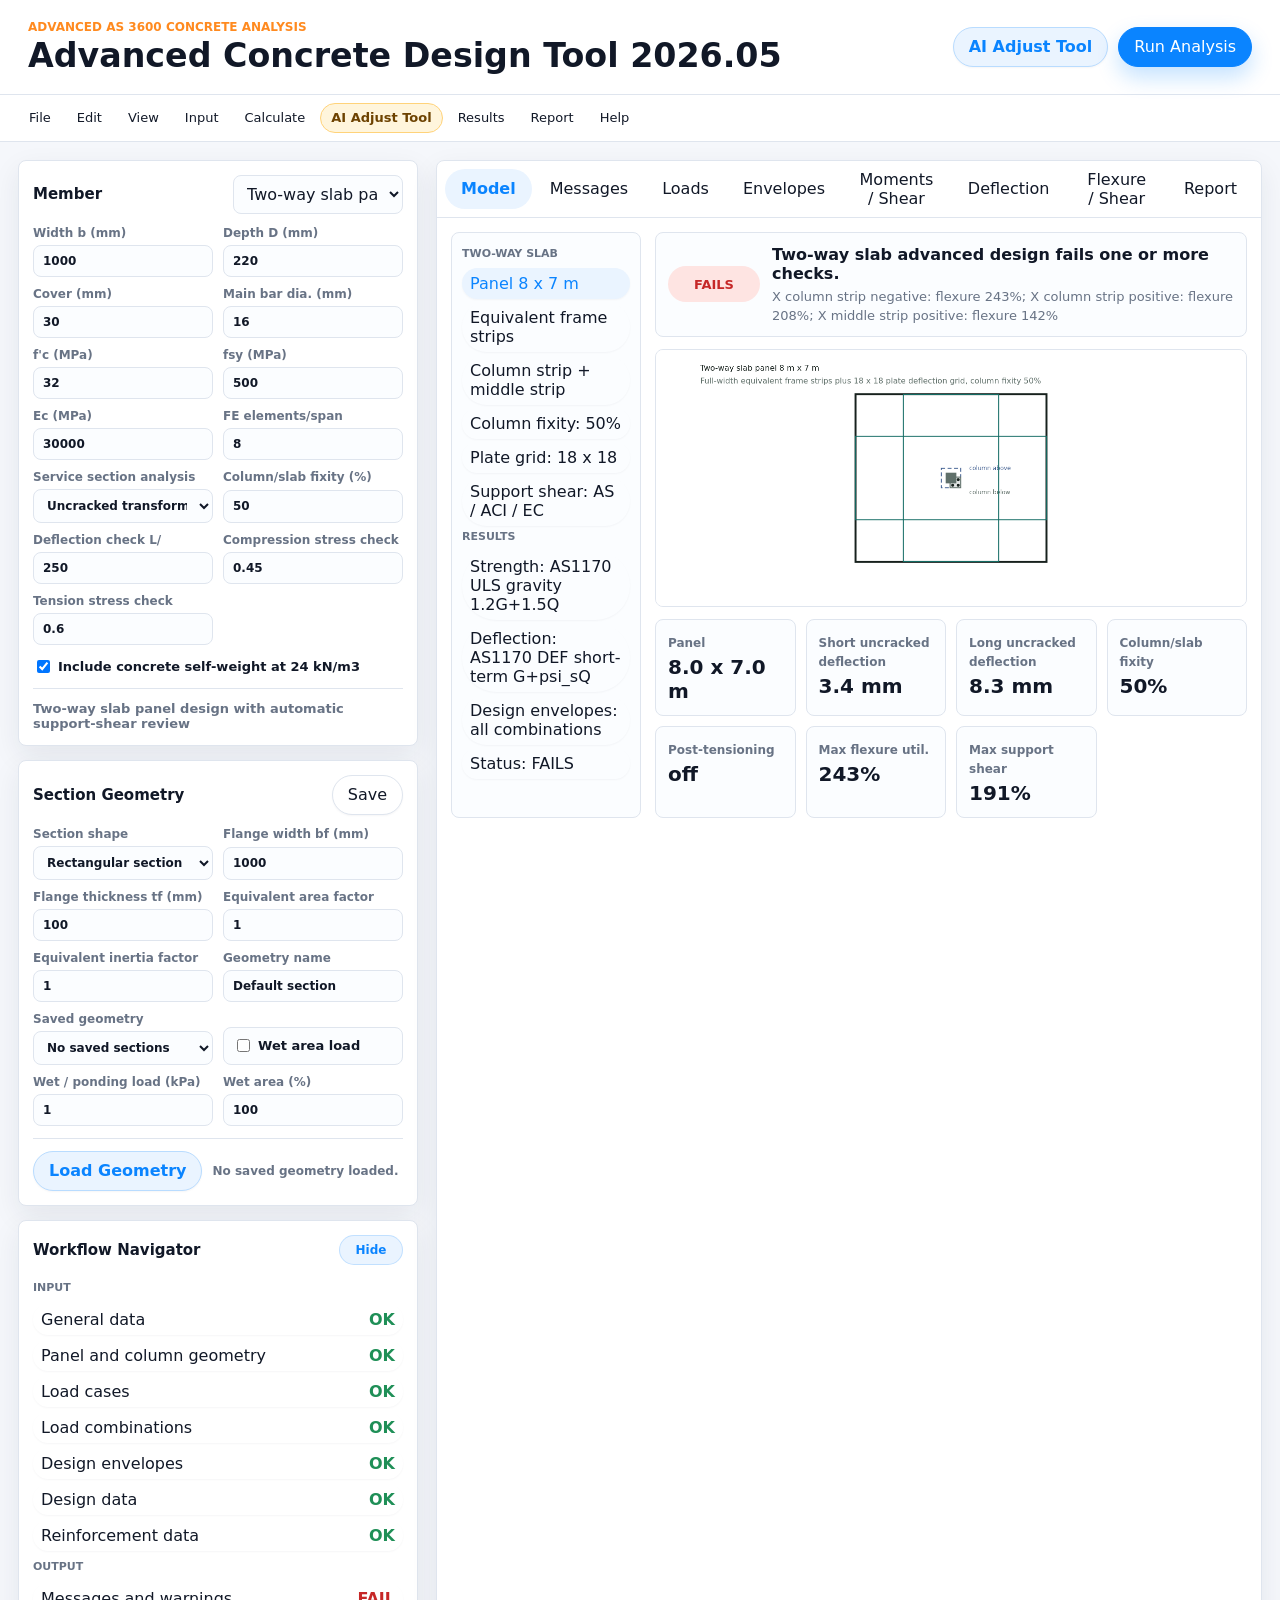
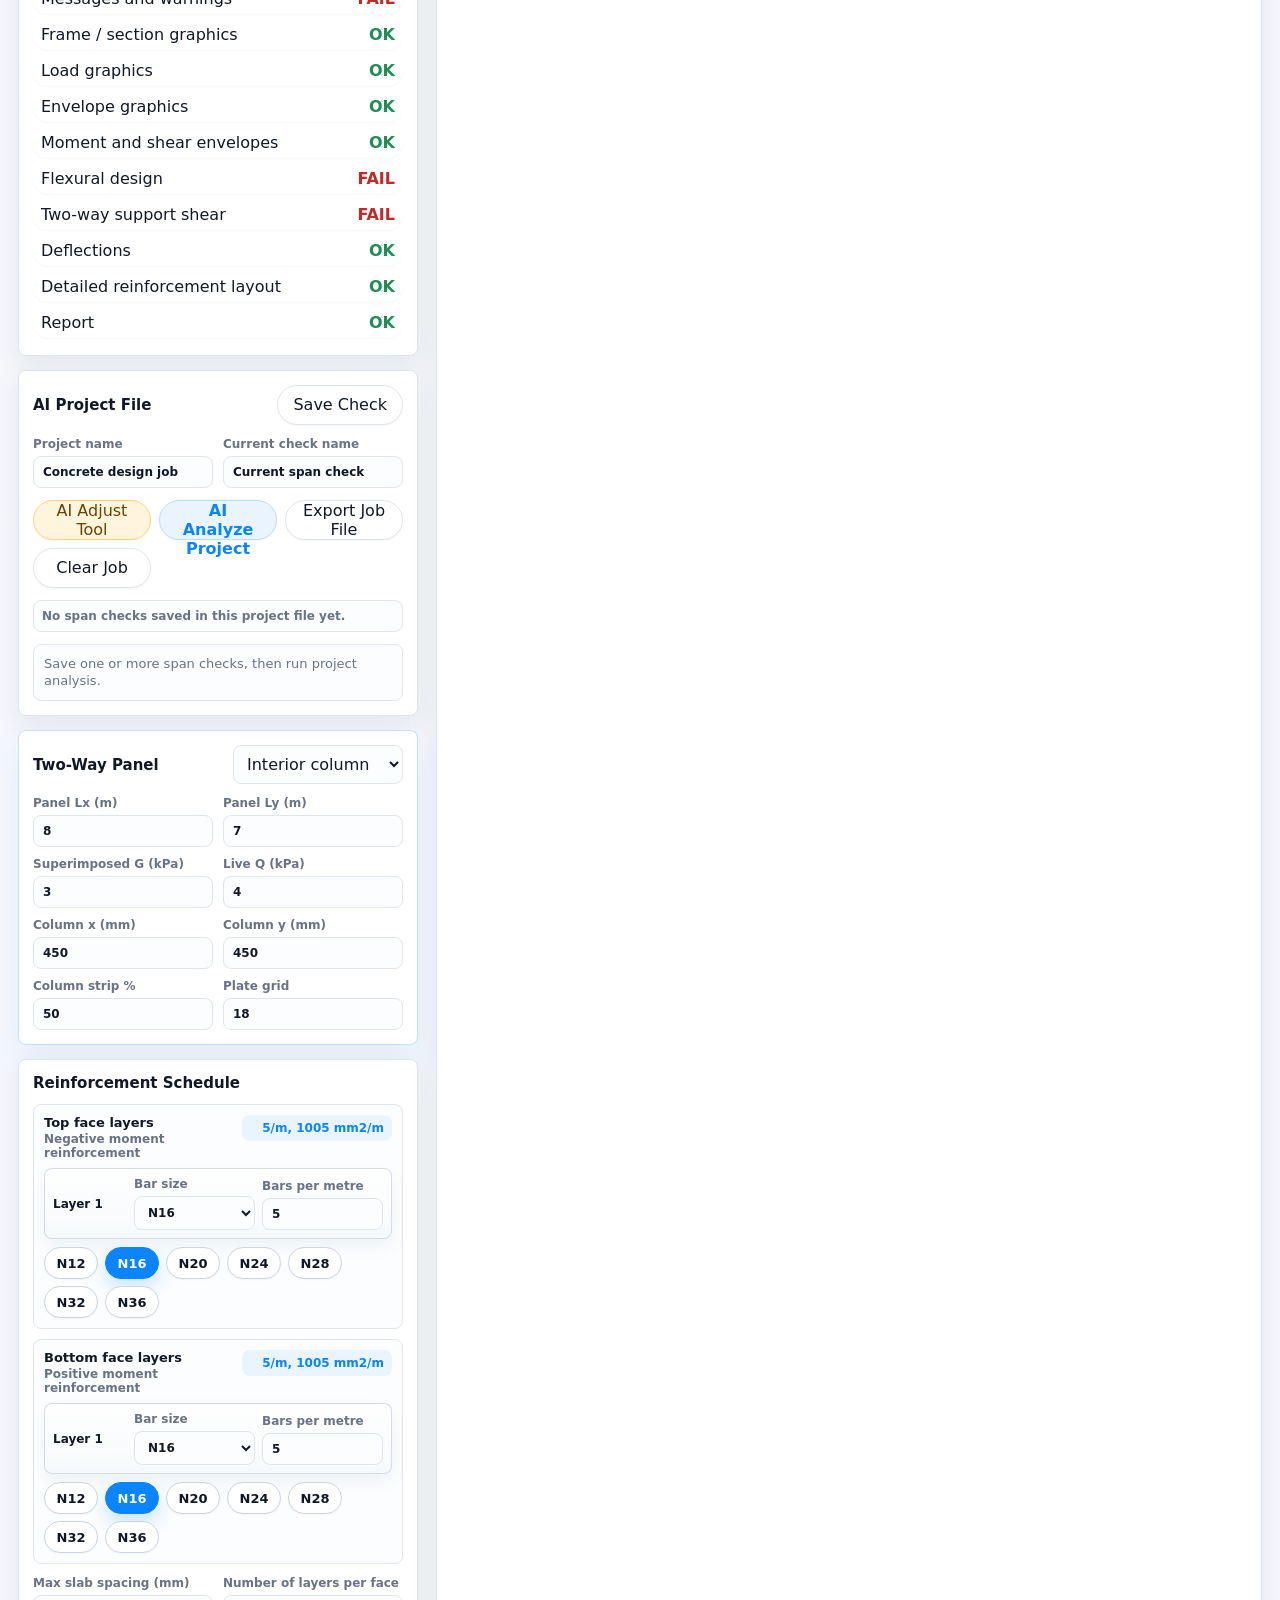
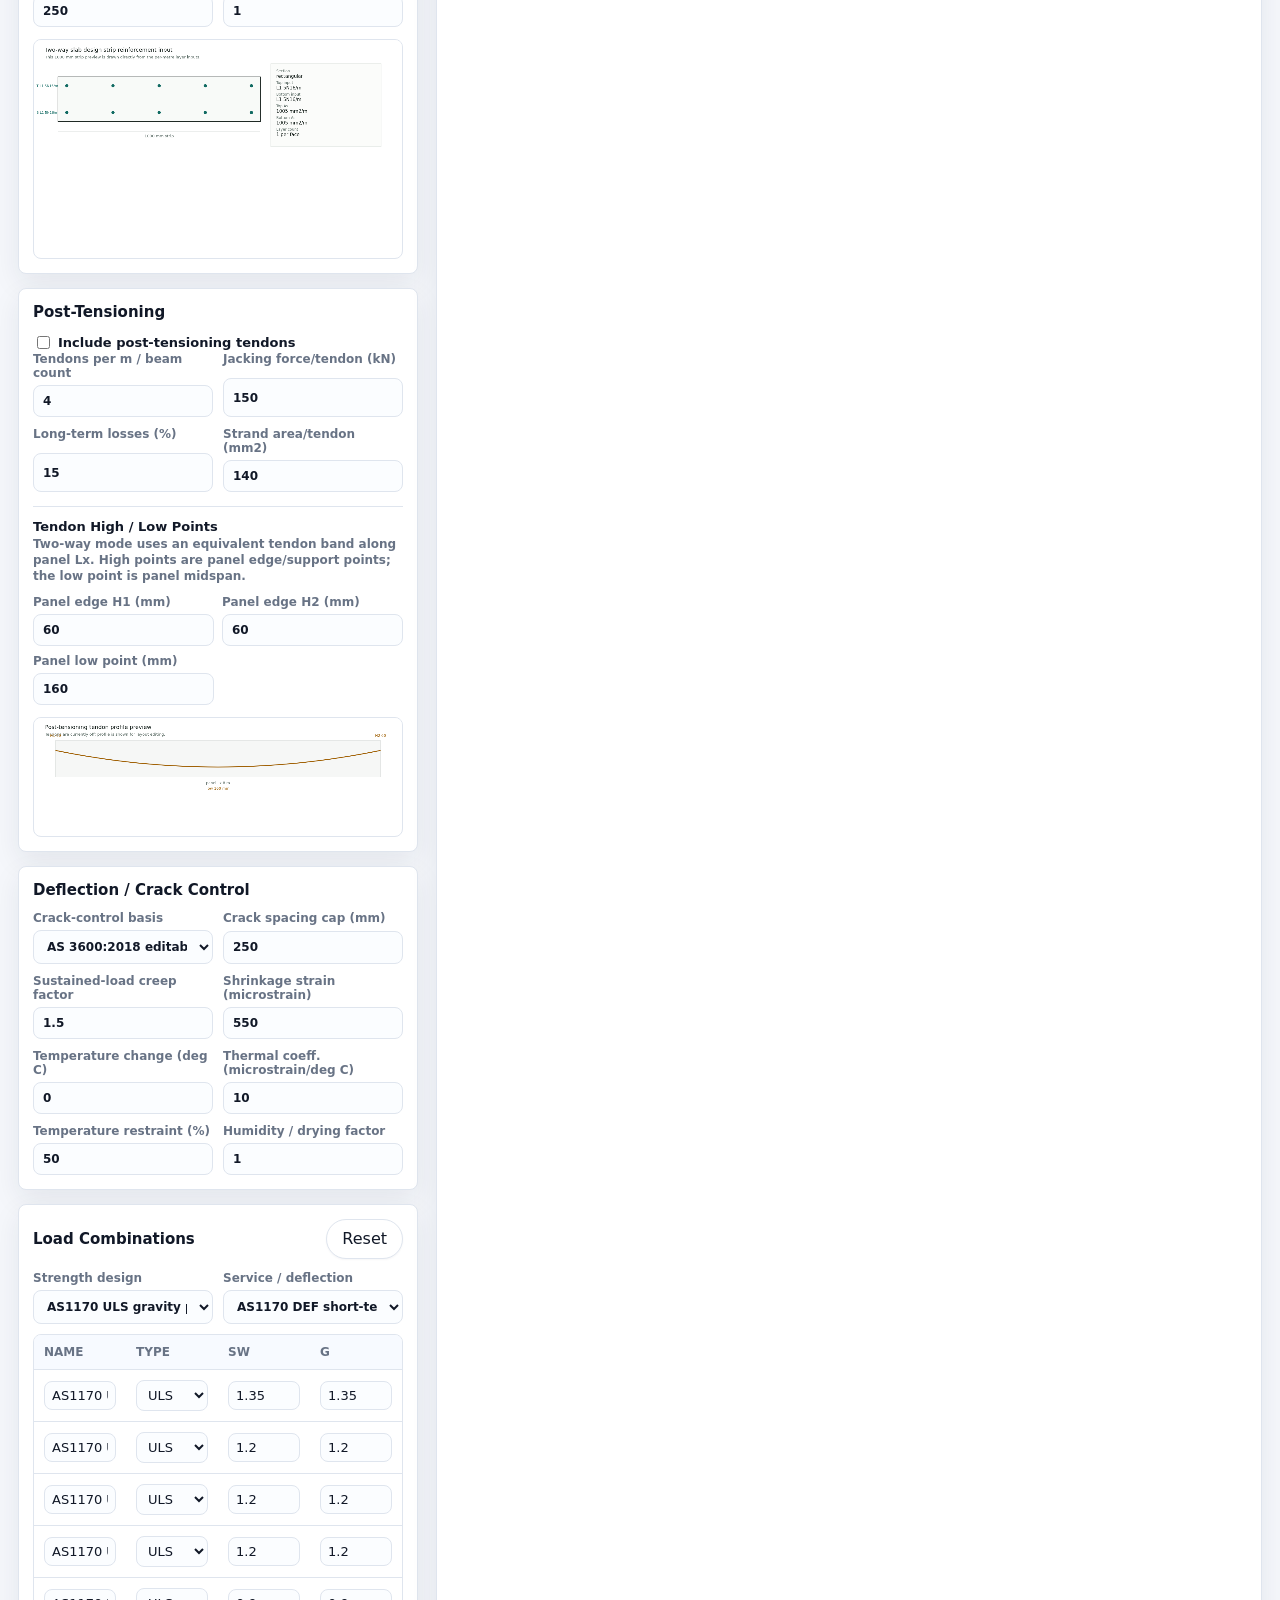
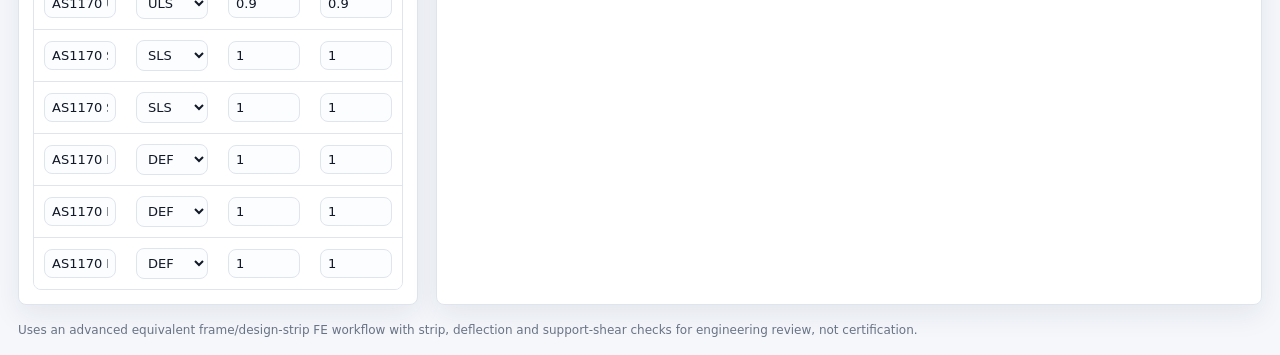
==== index.html @ 3f742fe9 "Initial advanced concrete design tool" ====
<!doctype html>
<html lang="en">
  <head>
    <meta charset="utf-8" />
    <meta name="viewport" content="width=device-width, initial-scale=1" />
    <title>Advanced Concrete Design Tool 2026.05</title>
    <link rel="stylesheet" href="styles.css" />
  </head>
  <body>
    <header class="app-header">
      <div>
        <p class="eyebrow">Advanced AS 3600 concrete analysis</p>
        <h1>Advanced Concrete Design Tool 2026.05</h1>
      </div>
      <div class="header-actions">
        <button id="aiAdjustHeaderBtn" class="secondary ai-button" type="button">AI Adjust Tool</button>
        <button id="runAnalysisBtn" class="primary" type="button">Run Analysis</button>
      </div>
    </header>

    <nav class="menu-bar" aria-label="Application menu">
      <button type="button" class="menu-command" data-menu-command="file">File</button>
      <button type="button" class="menu-command" data-menu-command="edit">Edit</button>
      <button type="button" class="menu-command" data-menu-command="view">View</button>
      <button type="button" class="menu-action" data-view="loads">Input</button>
      <button type="button" id="calculateBtn">Calculate</button>
      <button type="button" id="aiAdjustBtn" class="ai-menu-button">AI Adjust Tool</button>
      <button type="button" class="menu-action" data-view="actions">Results</button>
      <button type="button" class="menu-action" data-view="report">Report</button>
      <button type="button" class="menu-action" data-view="messages">Help</button>
    </nav>

    <main class="workspace">
      <aside class="input-panel">
        <section id="memberSection">
          <div class="section-title">
            <h2>Member</h2>
            <select id="memberType">
              <option value="twoWay">Two-way slab panel</option>
              <option value="slab">One-way slab strip</option>
              <option value="beam">Beam</option>
            </select>
          </div>
          <div class="grid two">
            <label>Width b (mm)<input id="width" type="number" min="100" step="10" /></label>
            <label>Depth D (mm)<input id="depth" type="number" min="80" step="10" /></label>
            <label>Cover (mm)<input id="cover" type="number" min="10" step="5" /></label>
            <label>Main bar dia. (mm)<input id="barDia" type="number" min="8" step="1" /></label>
            <label>f'c (MPa)<input id="fc" type="number" min="20" step="5" /></label>
            <label>fsy (MPa)<input id="fsy" type="number" min="250" step="10" /></label>
            <label>Ec (MPa)<input id="ec" type="number" min="15000" step="500" /></label>
            <label>FE elements/span<input id="elementsPerSpan" type="number" min="1" max="40" step="1" /></label>
            <label>Service section analysis
              <select id="sectionAnalysisMode">
                <option value="uncracked">Uncracked transformed section</option>
                <option value="cracked">Cracked transformed section</option>
              </select>
            </label>
            <label>Column/slab fixity (%)<input id="columnFixity" type="number" min="0" max="100" step="5" /></label>
            <label>Deflection check L/<input id="deflectionRatio" type="number" min="100" step="10" /></label>
            <label>Compression stress check<input id="stressCompFactor" type="number" min="0.1" step="0.05" /></label>
            <label>Tension stress check<input id="stressTensFactor" type="number" min="0" step="0.05" /></label>
          </div>
          <label class="check"><input id="selfWeight" type="checkbox" /> Include concrete self-weight at 24 kN/m3</label>
          <div class="member-actions">
            <span id="memberContextLabel">Two-way slab panel design</span>
          </div>
        </section>

        <section id="sectionGeometrySection">
          <div class="section-title">
            <h2>Section Geometry</h2>
            <button id="saveGeometryBtn" type="button" title="Save current concrete section">Save</button>
          </div>
          <div class="grid two">
            <label>Section shape
              <select id="sectionShape">
                <option value="rect">Rectangular section</option>
                <option value="tTop">T section, flange up</option>
                <option value="tBottom">T section, flange down</option>
                <option value="irregular">Wet / irregular equivalent</option>
              </select>
            </label>
            <label>Flange width bf (mm)<input id="flangeWidth" type="number" min="100" step="25" /></label>
            <label>Flange thickness tf (mm)<input id="flangeThickness" type="number" min="0" step="5" /></label>
            <label>Equivalent area factor<input id="sectionAreaFactor" type="number" min="0.1" max="3" step="0.05" /></label>
            <label>Equivalent inertia factor<input id="sectionInertiaFactor" type="number" min="0.1" max="5" step="0.05" /></label>
            <label>Geometry name<input id="geometryName" type="text" /></label>
            <label>Saved geometry
              <select id="geometryLibrarySelect"></select>
            </label>
            <label class="check inline-check"><input id="wetAreaEnabled" type="checkbox" /> Wet area load</label>
            <label>Wet / ponding load (kPa)<input id="wetLoadKpa" type="number" min="0" step="0.1" /></label>
            <label>Wet area (%)<input id="wetAreaPercent" type="number" min="0" max="100" step="5" /></label>
          </div>
          <div class="geometry-actions">
            <button id="loadGeometryBtn" class="secondary" type="button">Load Geometry</button>
            <span id="geometryLibraryStatus">No saved geometry loaded.</span>
          </div>
        </section>

        <section id="workflowSection" class="workflow-section">
          <div class="section-title">
            <h2>Workflow Navigator</h2>
            <button id="workflowToggleBtn" class="compact-toggle" type="button" aria-expanded="true" aria-controls="workflowTree">Hide</button>
          </div>
          <div id="workflowTree" class="workflow-tree"></div>
        </section>

        <section id="aiProjectSection">
          <div class="section-title">
            <h2>AI Project File</h2>
            <button id="saveProjectCheckBtn" type="button" title="Save current analysis into the project file">Save Check</button>
          </div>
          <div class="grid two">
            <label>Project name<input id="projectName" type="text" /></label>
            <label>Current check name<input id="projectCheckName" type="text" /></label>
          </div>
          <div class="ai-actions">
            <button id="aiProjectAdjustBtn" class="ai-button" type="button">AI Adjust Tool</button>
            <button id="aiAnalyzeProjectBtn" class="secondary" type="button">AI Analyze Project</button>
            <button id="exportProjectBtn" type="button">Export Job File</button>
            <button id="clearProjectBtn" type="button">Clear Job</button>
          </div>
          <div id="projectCheckList" class="project-check-list"></div>
          <div id="aiRecommendations" class="ai-recommendations">Save one or more span checks, then run project analysis.</div>
        </section>

        <section id="twoWayPanelSection" class="member-layout-panel" data-member-section="twoWay">
          <div class="section-title">
            <h2>Two-Way Panel</h2>
            <select id="supportType">
              <option value="interior">Interior column</option>
              <option value="edge">Edge column</option>
              <option value="corner">Corner column</option>
            </select>
          </div>
          <div class="grid two">
            <label>Panel Lx (m)<input id="panelX" type="number" min="1" step="0.1" /></label>
            <label>Panel Ly (m)<input id="panelY" type="number" min="1" step="0.1" /></label>
            <label>Superimposed G (kPa)<input id="areaG" type="number" min="0" step="0.1" /></label>
            <label>Live Q (kPa)<input id="areaQ" type="number" min="0" step="0.1" /></label>
            <label>Column x (mm)<input id="columnX" type="number" min="100" step="25" /></label>
            <label>Column y (mm)<input id="columnY" type="number" min="100" step="25" /></label>
            <label>Column strip %<input id="columnStripPercent" type="number" min="20" max="80" step="5" /></label>
            <label>Plate grid<input id="plateGrid" type="number" min="8" max="32" step="2" /></label>
          </div>
        </section>

        <section id="spanInputSection" class="member-layout-panel" data-member-section="line">
          <div class="section-title">
            <h2 id="spanSectionTitle">One-Way Panel Input</h2>
            <button id="addSpanBtn" type="button" title="Add span">+</button>
          </div>
          <p id="spanSectionHint" class="section-hint">Use span lengths and line loads for beam or one-way slab strip analysis.</p>
          <div id="spans" class="rows"></div>
          <div class="fixity-heading">
            <h3>Support / Column Fixity</h3>
            <span>0% pinned rotation, 100% near fixed column restraint</span>
          </div>
          <div id="supportFixities" class="support-fixity-grid"></div>
        </section>

        <section id="reinforcementSection">
          <div class="section-title">
            <h2>Reinforcement Schedule</h2>
          </div>
          <div class="reo-picker">
            <div class="reo-group">
              <div class="reo-group-head">
                <div>
                  <h3>Top face layers</h3>
                  <span>Negative moment reinforcement</span>
                </div>
                <b id="topReoSummary">-</b>
              </div>
              <div id="topLayerRows" class="reo-layer-rows"></div>
              <div id="topBarChips" class="bar-chip-grid"></div>
            </div>
            <div class="reo-group">
              <div class="reo-group-head">
                <div>
                  <h3>Bottom face layers</h3>
                  <span>Positive moment reinforcement</span>
                </div>
                <b id="bottomReoSummary">-</b>
              </div>
              <div id="bottomLayerRows" class="reo-layer-rows"></div>
              <div id="bottomBarChips" class="bar-chip-grid"></div>
            </div>
          </div>
          <div class="grid two reo-settings">
            <label>Max slab spacing (mm)<input id="maxSpacing" type="number" min="100" step="25" /></label>
            <label>Number of layers per face<input id="layers" type="number" min="1" max="3" step="1" /></label>
          </div>
          <div class="compat-inputs" hidden>
            <input id="topLayerBars" value="N16" />
            <input id="bottomLayerBars" value="N16" />
            <input id="topBarsPerM" type="number" min="1" max="30" step="0.5" />
            <input id="bottomBarsPerM" type="number" min="1" max="30" step="0.5" />
          </div>
          <div class="canvas-wrap input-section-canvas">
            <canvas id="inputSectionCanvas" width="1200" height="420"></canvas>
          </div>
        </section>

        <section id="postTensioningSection">
          <div class="section-title">
            <h2>Post-Tensioning</h2>
          </div>
          <label class="check"><input id="ptEnabled" type="checkbox" /> Include post-tensioning tendons</label>
          <div class="grid two">
            <label>Tendons per m / beam count<input id="ptTendonCount" type="number" min="0" step="0.5" /></label>
            <label>Jacking force/tendon (kN)<input id="ptForce" type="number" min="0" step="5" /></label>
            <label>Long-term losses (%)<input id="ptLossPercent" type="number" min="0" max="60" step="1" /></label>
            <label>Strand area/tendon (mm2)<input id="ptStrandArea" type="number" min="0" step="10" /></label>
          </div>
          <div class="pt-profile-heading">
            <h3>Tendon High / Low Points</h3>
            <span id="ptProfileHint">High points are over supports; low points are near span sag points. Values are from slab/beam top face.</span>
          </div>
          <div id="ptProfileRows" class="pt-profile-grid"></div>
          <div class="canvas-wrap pt-profile-canvas">
            <canvas id="ptProfileCanvas" width="1200" height="260"></canvas>
          </div>
        </section>

        <section id="deflectionParameterSection">
          <div class="section-title">
            <h2>Deflection / Crack Control</h2>
          </div>
          <div class="grid two">
            <label>Crack-control basis
              <select id="crackControlMode">
                <option value="as3600">AS 3600:2018 editable parameters</option>
                <option value="project">Project override</option>
              </select>
            </label>
            <label>Crack spacing cap (mm)<input id="crackMaxSpacing" type="number" min="75" step="25" /></label>
            <label>Sustained-load creep factor<input id="creepFactor" type="number" min="0" max="4" step="0.05" /></label>
            <label>Shrinkage strain (microstrain)<input id="shrinkageStrain" type="number" min="0" step="25" /></label>
            <label>Temperature change (deg C)<input id="temperatureDelta" type="number" step="1" /></label>
            <label>Thermal coeff. (microstrain/deg C)<input id="thermalCoeff" type="number" min="0" step="0.5" /></label>
            <label>Temperature restraint (%)<input id="temperatureRestraint" type="number" min="0" max="100" step="5" /></label>
            <label>Humidity / drying factor<input id="humidityFactor" type="number" min="0.2" max="2" step="0.05" /></label>
          </div>
        </section>

        <section>
          <div class="section-title">
            <h2>Load Combinations</h2>
            <button id="resetCombosBtn" type="button" title="Restore default combinations">Reset</button>
          </div>
          <div class="combo-selects">
            <label>Strength design<select id="strengthCombo"></select></label>
            <label>Service / deflection<select id="serviceCombo"></select></label>
          </div>
          <div class="mini-table">
            <table>
              <thead>
                <tr>
                  <th>Name</th>
                  <th>Type</th>
                  <th>SW</th>
                  <th>G</th>
                  <th>Q</th>
                  <th>Pattern</th>
                </tr>
              </thead>
              <tbody id="comboRows"></tbody>
            </table>
          </div>
        </section>
      </aside>

      <section class="output-panel">
        <nav class="tabs" aria-label="Results views">
          <button class="tab active" data-view="model">Model</button>
          <button class="tab" data-view="messages">Messages</button>
          <button class="tab" data-view="loads">Loads</button>
          <button class="tab" data-view="envelopes">Envelopes</button>
          <button class="tab" data-view="actions">Moments / Shear</button>
          <button class="tab" data-view="limits">Deflection</button>
          <button class="tab" data-view="design">Flexure / Shear</button>
          <button class="tab" data-view="report">Report</button>
        </nav>

        <div class="view active" id="view-model">
          <div class="output-layout">
            <aside class="result-tree" id="resultTree"></aside>
            <div>
          <div id="designStatus" class="status-banner"></div>
          <div class="canvas-wrap">
            <canvas id="modelCanvas" width="1200" height="520"></canvas>
          </div>
          <div class="summary-grid" id="summary"></div>
            </div>
          </div>
        </div>

        <div class="view" id="view-messages">
          <div id="messageWindow" class="message-window"></div>
        </div>

        <div class="view" id="view-loads">
          <div class="table-wrap">
            <table>
              <thead>
                <tr>
                  <th>Combination</th>
                  <th>Combination type</th>
                  <th>Formula</th>
                  <th>Max M</th>
                  <th>Max V</th>
                  <th>Max deflection</th>
                </tr>
              </thead>
              <tbody id="loadRows"></tbody>
            </table>
          </div>
        </div>

        <div class="view" id="view-envelopes">
          <div class="canvas-wrap tall">
            <canvas id="envelopeCanvas" width="1200" height="760"></canvas>
          </div>
          <div class="table-wrap envelope-table">
            <table>
              <thead>
                <tr>
                  <th>Envelope</th>
                  <th>Location</th>
                  <th>Value</th>
                  <th>Governing combination / case</th>
                  <th>Use in design</th>
                </tr>
              </thead>
              <tbody id="envelopeRows"></tbody>
            </table>
          </div>
        </div>

        <div class="view" id="view-actions">
          <div class="canvas-wrap tall">
            <canvas id="diagramCanvas" width="1200" height="720"></canvas>
          </div>
        </div>

        <div class="view" id="view-limits">
          <div class="summary-grid deflection-summary" id="deflectionSummary"></div>
          <div class="canvas-wrap tall">
            <canvas id="limitCanvas" width="1200" height="760"></canvas>
          </div>
        </div>

        <div class="view" id="view-design">
          <div class="design-stack">
            <div class="canvas-wrap section-canvas">
              <canvas id="sectionCanvas" width="1200" height="420"></canvas>
            </div>
          <div class="table-wrap">
            <table>
              <thead>
                <tr>
                  <th>Zone</th>
                  <th>Location</th>
                  <th>Mu*</th>
                  <th>φMu</th>
                  <th>As req.</th>
                  <th>Provided</th>
                  <th>Util.</th>
                  <th>Check</th>
                </tr>
              </thead>
              <tbody id="designRows"></tbody>
            </table>
          </div>
          </div>
        </div>

        <div class="view" id="view-report">
          <textarea id="report" readonly></textarea>
        </div>
      </section>
    </main>

    <footer>
      Uses an advanced equivalent frame/design-strip FE workflow with strip, deflection and support-shear checks for engineering review, not certification.
    </footer>

    <script src="app.js?v=20260518-ai5"></script>
  </body>
</html>
---- styles.css ----
:root {
  --bg: #f5f7fb;
  --panel: #ffffff;
  --ink: #111827;
  --muted: #687385;
  --line: #dfe5ee;
  --accent: #0a84ff;
  --accent-2: #ff8a1f;
  --ok: #1f8f57;
  --warn: #b7791f;
  --bad: #c62828;
  --soft-blue: #eaf4ff;
  --shadow: 0 10px 28px rgba(31, 42, 68, 0.08);
  font-family: Inter, ui-sans-serif, system-ui, -apple-system, BlinkMacSystemFont, "Segoe UI", sans-serif;
}

* {
  box-sizing: border-box;
}

body {
  margin: 0;
  color: var(--ink);
  background: var(--bg);
  min-height: 100vh;
}

[hidden] {
  display: none !important;
}

body[data-layout-mode="two-way"] [data-member-section="line"],
body[data-layout-mode="line"] [data-member-section="twoWay"] {
  display: none !important;
}

.member-layout-panel.active-layout {
  border-color: rgba(10, 132, 255, 0.24);
  box-shadow: 0 16px 34px rgba(10, 132, 255, 0.08);
}

.app-header {
  min-height: 88px;
  display: flex;
  align-items: center;
  justify-content: space-between;
  gap: 20px;
  padding: 20px 28px;
  border-bottom: 1px solid var(--line);
  background: #ffffff;
  position: sticky;
  top: 0;
  z-index: 10;
}

.eyebrow {
  margin: 0 0 4px;
  color: var(--accent-2);
  font-size: 12px;
  font-weight: 800;
  letter-spacing: 0;
  text-transform: uppercase;
}

h1,
h2 {
  margin: 0;
  letter-spacing: 0;
}

h1 {
  font-size: clamp(22px, 2.6vw, 34px);
  line-height: 1.08;
}

h2 {
  font-size: 15px;
}

button,
select,
input,
textarea {
  font: inherit;
}

button {
  height: 40px;
  border: 1px solid var(--line);
  border-radius: 999px;
  padding: 0 15px;
  color: var(--ink);
  background: #fff;
  cursor: pointer;
  box-shadow: 0 1px 2px rgba(17, 24, 39, 0.04);
  transition: transform 140ms ease, box-shadow 140ms ease, border-color 140ms ease, background 140ms ease;
}

button:hover {
  border-color: #b7c3d4;
  box-shadow: 0 5px 16px rgba(31, 42, 68, 0.11);
  transform: translateY(-1px);
}

button.primary {
  color: #fff;
  background: var(--accent);
  border-color: var(--accent);
  box-shadow: 0 10px 22px rgba(10, 132, 255, 0.24);
}

button.secondary {
  color: var(--accent);
  background: var(--soft-blue);
  border-color: #b9dcff;
  font-weight: 800;
}

.ai-button {
  color: #6d4200;
  background: #fff5dc;
  border-color: #ffd37a;
}

.header-actions {
  display: flex;
  flex-wrap: wrap;
  justify-content: flex-end;
  gap: 10px;
}

.workspace {
  display: grid;
  grid-template-columns: minmax(330px, 400px) minmax(0, 1fr);
  gap: 18px;
  padding: 18px;
}

.menu-bar {
  display: flex;
  flex-wrap: wrap;
  gap: 4px;
  padding: 8px 18px;
  border-bottom: 1px solid var(--line);
  background: #ffffff;
  position: sticky;
  top: 89px;
  z-index: 9;
}

.menu-bar button {
  height: 30px;
  border-color: transparent;
  border-radius: 999px;
  padding: 0 10px;
  background: transparent;
  font-size: 13px;
  box-shadow: none;
}

.menu-bar button:hover {
  border-color: var(--line);
  background: var(--soft-blue);
}

.menu-bar .ai-menu-button {
  color: #6d4200;
  background: #fff5dc;
  border-color: #ffd37a;
  font-weight: 850;
}

.input-panel,
.output-panel {
  min-width: 0;
}

.input-panel {
  display: flex;
  flex-direction: column;
  gap: 14px;
}

section,
.output-panel {
  background: var(--panel);
  border: 1px solid var(--line);
  border-radius: 8px;
  box-shadow: var(--shadow);
}

.input-panel section {
  padding: 14px;
}

.section-title {
  display: flex;
  justify-content: space-between;
  align-items: center;
  gap: 12px;
  margin-bottom: 12px;
}

.section-title select {
  width: 170px;
}

.compact-toggle {
  height: 30px;
  min-width: 64px;
  padding: 0 11px;
  border-color: rgba(10, 132, 255, 0.18);
  color: var(--accent);
  background: var(--soft-blue);
  font-size: 12px;
  font-weight: 850;
  box-shadow: none;
}

.workflow-section {
  transition: padding 160ms ease, border-color 160ms ease, box-shadow 160ms ease;
}

.workflow-section.collapsed {
  padding-bottom: 8px;
  box-shadow: 0 8px 20px rgba(31, 42, 68, 0.05);
}

.workflow-section.collapsed .section-title {
  margin-bottom: 0;
}

.section-hint {
  margin: -4px 0 12px;
  color: var(--muted);
  font-size: 12px;
  font-weight: 650;
  line-height: 1.4;
}

.grid {
  display: grid;
  gap: 10px;
}

.grid.two {
  grid-template-columns: 1fr 1fr;
}

label {
  display: grid;
  gap: 5px;
  color: var(--muted);
  font-size: 12px;
  font-weight: 700;
}

input,
select,
textarea {
  width: 100%;
  border: 1px solid var(--line);
  border-radius: 8px;
  padding: 8px 9px;
  color: var(--ink);
  background: #fbfdff;
  transition: border-color 140ms ease, box-shadow 140ms ease, background 140ms ease;
}

input:focus,
select:focus,
textarea:focus {
  outline: 0;
  border-color: var(--accent);
  background: #fff;
  box-shadow: 0 0 0 3px rgba(10, 132, 255, 0.15);
}

input.invalid-input,
select.invalid-input {
  border-color: var(--bad);
  background: #fff1f0;
  box-shadow: 0 0 0 2px rgba(180, 35, 24, 0.14);
}

input.warn-input,
select.warn-input {
  border-color: var(--warn);
  background: #fff8e6;
  box-shadow: 0 0 0 2px rgba(161, 98, 7, 0.12);
}

input.ai-suggested,
select.ai-suggested {
  border-color: #f2b705;
  background: #fff7c7;
  box-shadow: 0 0 0 3px rgba(242, 183, 5, 0.2);
}

.ai-actions {
  display: grid;
  grid-template-columns: repeat(3, minmax(0, 1fr));
  gap: 8px;
  margin-top: 12px;
}

.project-check-list,
.ai-recommendations {
  margin-top: 12px;
  border: 1px solid var(--line);
  border-radius: 8px;
  background: #fbfdff;
}

.project-check-list {
  display: grid;
  gap: 6px;
  padding: 8px;
  color: var(--muted);
  font-size: 12px;
  font-weight: 700;
}

.project-check-item {
  display: grid;
  grid-template-columns: 1fr auto;
  gap: 8px;
  align-items: center;
  padding: 8px;
  border-radius: 8px;
  background: #fff;
}

.project-check-item b {
  color: var(--ink);
}

.project-check-item span {
  color: var(--muted);
}

.project-check-item.ok em,
.ai-recommendation.ok b {
  color: var(--ok);
}

.project-check-item.fail em,
.ai-recommendation.fail b {
  color: var(--bad);
}

.ai-recommendations {
  display: grid;
  gap: 8px;
  padding: 10px;
  color: var(--muted);
  font-size: 13px;
  line-height: 1.35;
}

.ai-recommendation {
  display: grid;
  gap: 3px;
  padding: 8px;
  border-radius: 8px;
  background: #fff;
}

.ai-recommendation b {
  color: var(--accent);
}

.check {
  grid-template-columns: auto 1fr;
  display: grid;
  align-items: center;
  margin-top: 12px;
  color: var(--ink);
  font-size: 13px;
  font-weight: 600;
}

.check input {
  width: auto;
}

.inline-check {
  align-self: end;
  min-height: 38px;
  margin-top: 0;
  padding: 8px 9px;
  border: 1px solid var(--line);
  border-radius: 8px;
  background: #fbfdff;
}

.geometry-actions {
  display: grid;
  grid-template-columns: auto 1fr;
  gap: 10px;
  align-items: center;
  margin-top: 12px;
  padding-top: 12px;
  border-top: 1px solid var(--line);
}

.geometry-actions span {
  color: var(--muted);
  font-size: 12px;
  font-weight: 700;
}

.rows {
  display: grid;
  gap: 8px;
}

.combo-selects {
  display: grid;
  grid-template-columns: 1fr 1fr;
  gap: 10px;
  margin-bottom: 10px;
}

.span-row {
  display: grid;
  grid-template-columns: 1fr 1fr 1fr 1.25fr 34px;
  gap: 7px;
  align-items: end;
}

.span-row button {
  width: 34px;
  padding: 0;
}

.fixity-heading {
  display: grid;
  gap: 2px;
  margin-top: 14px;
  padding-top: 12px;
  border-top: 1px solid var(--line);
}

.fixity-heading h3 {
  margin: 0;
  font-size: 13px;
}

.fixity-heading span {
  color: var(--muted);
  font-size: 12px;
  font-weight: 650;
}

.support-fixity-grid {
  display: grid;
  grid-template-columns: repeat(2, minmax(0, 1fr));
  gap: 8px;
  margin-top: 10px;
}

.pt-profile-heading {
  display: grid;
  gap: 2px;
  margin-top: 14px;
  padding-top: 12px;
  border-top: 1px solid var(--line);
}

.pt-profile-heading h3 {
  margin: 0;
  font-size: 13px;
}

.pt-profile-heading span {
  color: var(--muted);
  font-size: 12px;
  font-weight: 650;
  line-height: 1.35;
}

.pt-profile-grid {
  display: grid;
  grid-template-columns: repeat(2, minmax(0, 1fr));
  gap: 8px;
  margin-top: 10px;
}

.member-actions {
  display: grid;
  grid-template-columns: 1fr auto;
  gap: 10px;
  align-items: center;
  margin-top: 12px;
  padding-top: 12px;
  border-top: 1px solid var(--line);
}

.member-actions span {
  color: var(--muted);
  font-size: 13px;
  font-weight: 700;
}

.reo-picker {
  display: grid;
  gap: 10px;
  margin-bottom: 12px;
}

.reo-group {
  display: grid;
  gap: 8px;
  padding: 10px;
  border: 1px solid var(--line);
  border-radius: 8px;
  background: #fbfdff;
}

.reo-group-head {
  display: flex;
  align-items: start;
  justify-content: space-between;
  gap: 12px;
}

.reo-group h3 {
  margin: 0;
  font-size: 13px;
}

.reo-group span {
  display: block;
  margin-top: 2px;
  color: var(--muted);
  font-size: 12px;
  font-weight: 650;
}

.reo-group-head b {
  min-width: 150px;
  padding: 6px 8px;
  border-radius: 8px;
  color: var(--accent);
  background: var(--soft-blue);
  font-size: 12px;
  text-align: right;
}

.reo-layer-rows {
  display: grid;
  gap: 7px;
}

.reo-layer-row {
  display: grid;
  grid-template-columns: 74px 1fr 1fr;
  gap: 7px;
  align-items: end;
  padding: 8px;
  border: 1px solid rgba(203, 214, 227, 0.8);
  border-radius: 8px;
  background: linear-gradient(180deg, #ffffff, #f6f9fb);
  box-shadow: inset 0 1px 0 rgba(255, 255, 255, 0.92), 0 8px 18px rgba(25, 43, 57, 0.05);
}

.reo-layer-row strong {
  align-self: center;
  color: var(--ink);
  font-size: 12px;
}

.reo-layer-row label {
  margin: 0;
}

.reo-settings {
  margin-top: 12px;
}

.bar-chip-grid {
  display: flex;
  flex-wrap: wrap;
  gap: 7px;
}

.bar-chip {
  height: 32px;
  min-width: 54px;
  padding: 0 11px;
  border-color: #cbd6e3;
  background: #fff;
  font-size: 13px;
  font-weight: 850;
}

.bar-chip.active {
  color: #fff;
  background: var(--accent);
  border-color: var(--accent);
  box-shadow: 0 8px 18px rgba(10, 132, 255, 0.2);
}

.tabs {
  display: flex;
  gap: 2px;
  padding: 8px;
  border-bottom: 1px solid var(--line);
}

.tab {
  border-color: transparent;
  background: transparent;
  box-shadow: none;
}

.tab.active {
  background: var(--soft-blue);
  color: var(--accent);
  font-weight: 800;
}

.view {
  display: none;
  padding: 14px;
}

.view.active {
  display: block;
}

.output-layout {
  display: grid;
  grid-template-columns: 190px minmax(0, 1fr);
  gap: 14px;
}

.result-tree {
  border: 1px solid var(--line);
  border-radius: 8px;
  background: #fbfdff;
  padding: 10px;
  min-height: 300px;
}

.workflow-tree {
  display: grid;
  gap: 2px;
}

.tree-title {
  color: var(--muted);
  font-size: 11px;
  font-weight: 800;
  text-transform: uppercase;
  margin: 4px 0 8px;
}

.tree-item {
  display: block;
  width: 100%;
  height: auto;
  min-height: 30px;
  margin-bottom: 3px;
  padding: 6px 8px;
  border: 0;
  text-align: left;
  background: transparent;
  color: var(--ink);
}

.tree-item.active,
.tree-item:hover {
  background: var(--soft-blue);
  color: var(--accent);
}

.tree-item.done::after,
.tree-item.review::after,
.tree-item.fail::after {
  float: right;
  font-weight: 900;
}

.tree-item.done::after {
  content: "OK";
  color: var(--ok);
}

.tree-item.review::after {
  content: "REV";
  color: var(--warn);
}

.tree-item.fail::after {
  content: "FAIL";
  color: var(--bad);
}

.message-window {
  display: grid;
  gap: 8px;
}

.message-row {
  display: grid;
  grid-template-columns: 96px 1fr;
  gap: 12px;
  align-items: start;
  border: 1px solid var(--line);
  border-radius: 8px;
  padding: 10px 12px;
  background: #fbfdff;
}

.message-row b {
  font-size: 12px;
  text-transform: uppercase;
}

.message-row.info b {
  color: var(--accent);
}

.message-row.warn b {
  color: var(--warn);
}

.message-row.fail b {
  color: var(--bad);
}

.message-row span {
  color: var(--ink);
  font-size: 13px;
}

.canvas-wrap {
  width: 100%;
  overflow: hidden;
  border: 1px solid var(--line);
  border-radius: 8px;
  background: #fff;
}

.status-banner {
  display: grid;
  grid-template-columns: auto 1fr;
  gap: 12px;
  align-items: center;
  margin-bottom: 12px;
  border: 1px solid var(--line);
  border-radius: 8px;
  padding: 12px;
  background: #fbfdff;
}

.status-mark {
  display: inline-flex;
  align-items: center;
  justify-content: center;
  min-width: 92px;
  min-height: 36px;
  border-radius: 999px;
  font-weight: 900;
  font-size: 13px;
}

.status-banner.pass .status-mark {
  color: var(--ok);
  background: #e8f8ef;
}

.status-banner.fail .status-mark {
  color: var(--bad);
  background: #fee4e2;
}

.status-banner.review .status-mark {
  color: var(--warn);
  background: #fff5dc;
}

.status-copy b {
  display: block;
  margin-bottom: 3px;
}

.status-copy span {
  color: var(--muted);
  font-size: 13px;
}

.canvas-wrap.tall {
  min-height: 590px;
}

.section-canvas {
  min-height: 280px;
}

.input-section-canvas {
  margin-top: 12px;
  min-height: 220px;
}

.pt-profile-canvas {
  margin-top: 12px;
  min-height: 120px;
}

.design-stack {
  display: grid;
  gap: 12px;
}

canvas {
  display: block;
  width: 100%;
  height: auto;
}

.summary-grid {
  display: grid;
  grid-template-columns: repeat(4, minmax(0, 1fr));
  gap: 10px;
  margin-top: 12px;
}

.metric {
  border: 1px solid var(--line);
  border-radius: 8px;
  padding: 12px;
  background: #fbfdff;
}

.metric b {
  display: block;
  font-size: 20px;
  margin-top: 4px;
}

.metric span {
  color: var(--muted);
  font-size: 12px;
  font-weight: 700;
}

.table-wrap {
  overflow: auto;
  border: 1px solid var(--line);
  border-radius: 8px;
}

.envelope-table {
  margin-top: 12px;
}

.mini-table {
  overflow: auto;
  border: 1px solid var(--line);
  border-radius: 8px;
}

table {
  width: 100%;
  min-width: 860px;
  border-collapse: collapse;
  background: #fff;
}

.mini-table table {
  min-width: 520px;
}

th,
td {
  padding: 10px;
  border-bottom: 1px solid var(--line);
  text-align: left;
  font-size: 13px;
}

td input,
td select {
  min-width: 72px;
  padding: 6px 7px;
}

th {
  color: var(--muted);
  background: #f7faff;
  font-size: 12px;
  text-transform: uppercase;
  letter-spacing: 0;
}

tr:last-child td {
  border-bottom: 0;
}

.pill {
  display: inline-flex;
  align-items: center;
  min-width: 56px;
  justify-content: center;
  border-radius: 999px;
  padding: 3px 8px;
  font-weight: 800;
}

.ok {
  color: var(--ok);
  background: #e8f8ef;
}

.warn {
  color: var(--warn);
  background: #fff5dc;
}

.bad {
  color: var(--bad);
  background: #fee4e2;
}

textarea#report {
  min-height: 600px;
  resize: vertical;
  font-family: ui-monospace, SFMono-Regular, Menlo, Consolas, monospace;
  font-size: 12px;
  line-height: 1.5;
}

footer {
  padding: 0 18px 18px;
  color: var(--muted);
  font-size: 12px;
}

@media (max-width: 900px) {
  .app-header,
  .workspace {
    grid-template-columns: 1fr;
  }

  .app-header {
    align-items: flex-start;
    flex-direction: column;
    position: static;
  }

  .menu-bar {
    top: 0;
  }

  .workspace {
    display: flex;
    flex-direction: column;
    padding: 12px;
  }

  .summary-grid,
  .grid.two,
  .support-fixity-grid,
  .pt-profile-grid,
  .output-layout {
    grid-template-columns: 1fr 1fr;
  }
}

@media (max-width: 560px) {
  .summary-grid,
  .grid.two,
  .combo-selects,
  .output-layout,
  .support-fixity-grid,
  .pt-profile-grid,
  .reo-layer-row,
  .span-row {
    grid-template-columns: 1fr;
  }

  .span-row button {
    width: 100%;
  }

  .member-actions {
    grid-template-columns: 1fr;
  }

  .geometry-actions {
    grid-template-columns: 1fr;
  }

  .ai-actions {
    grid-template-columns: 1fr;
  }
}
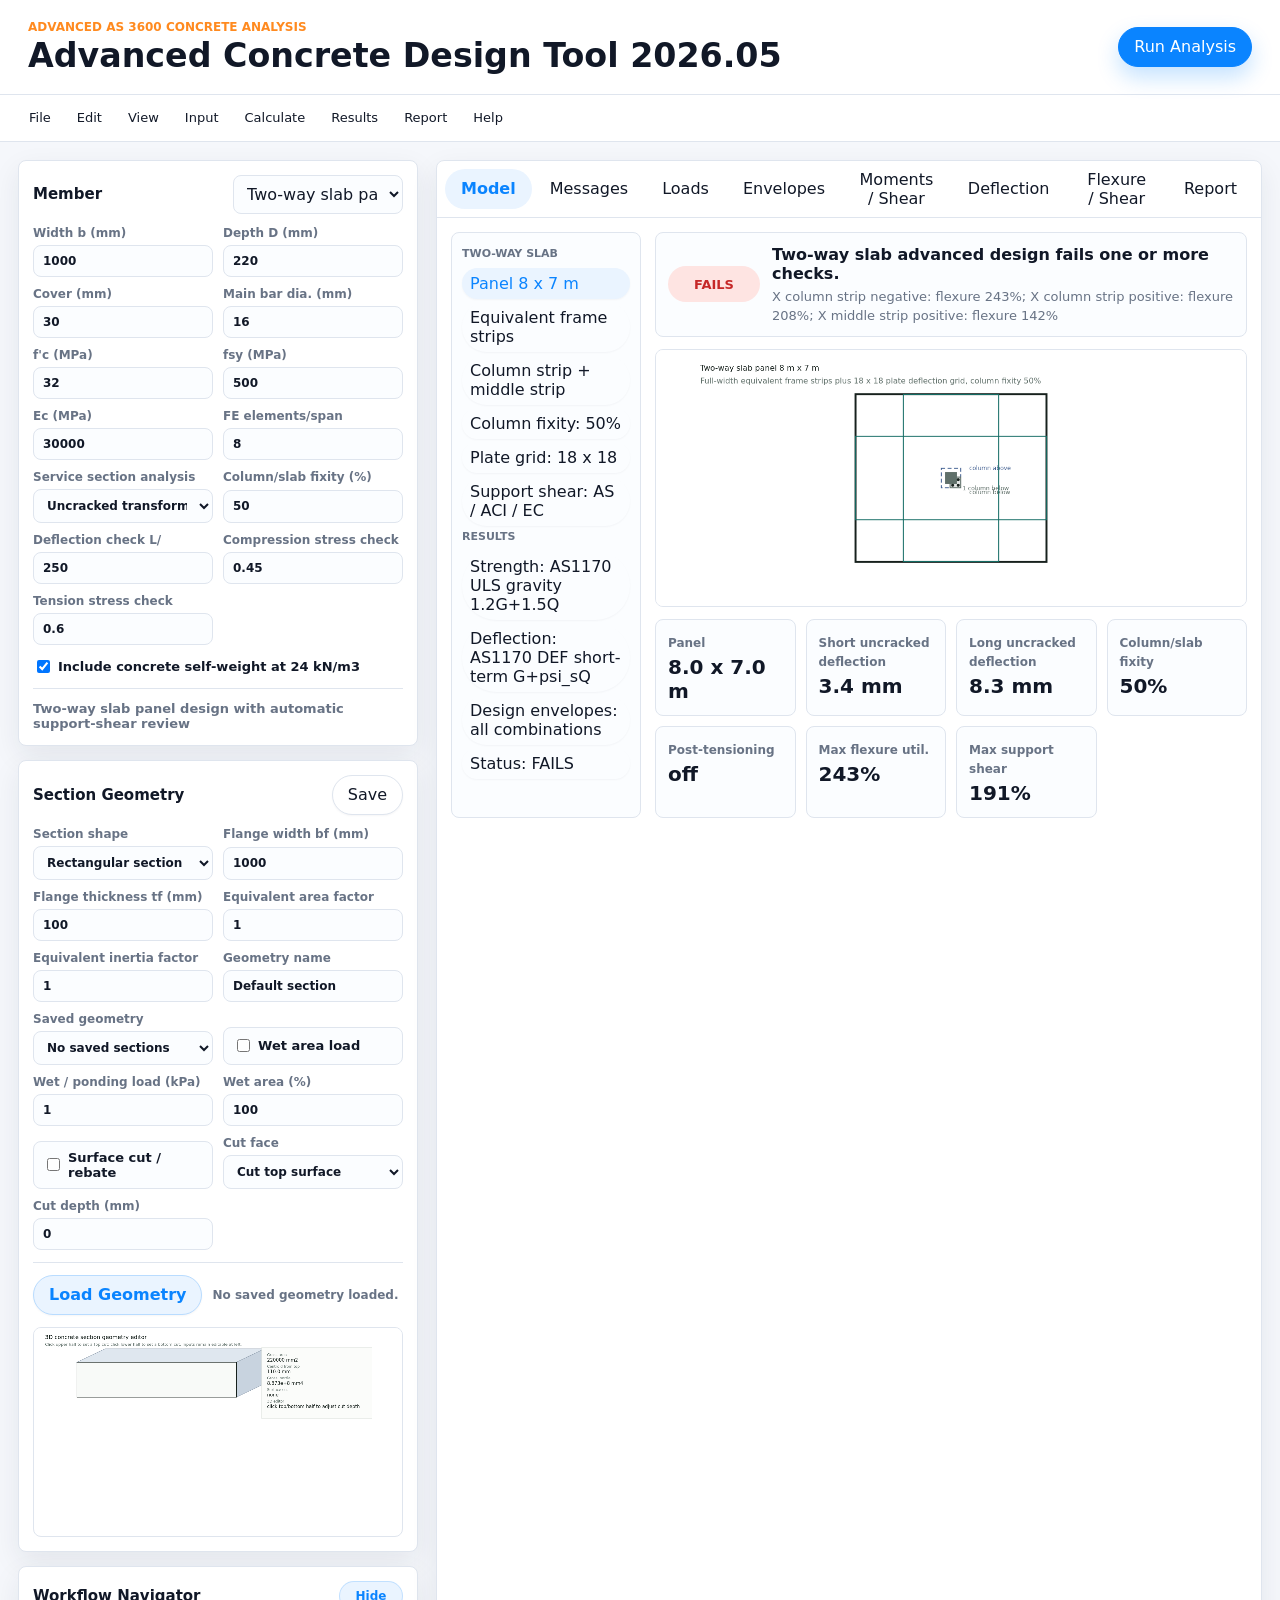
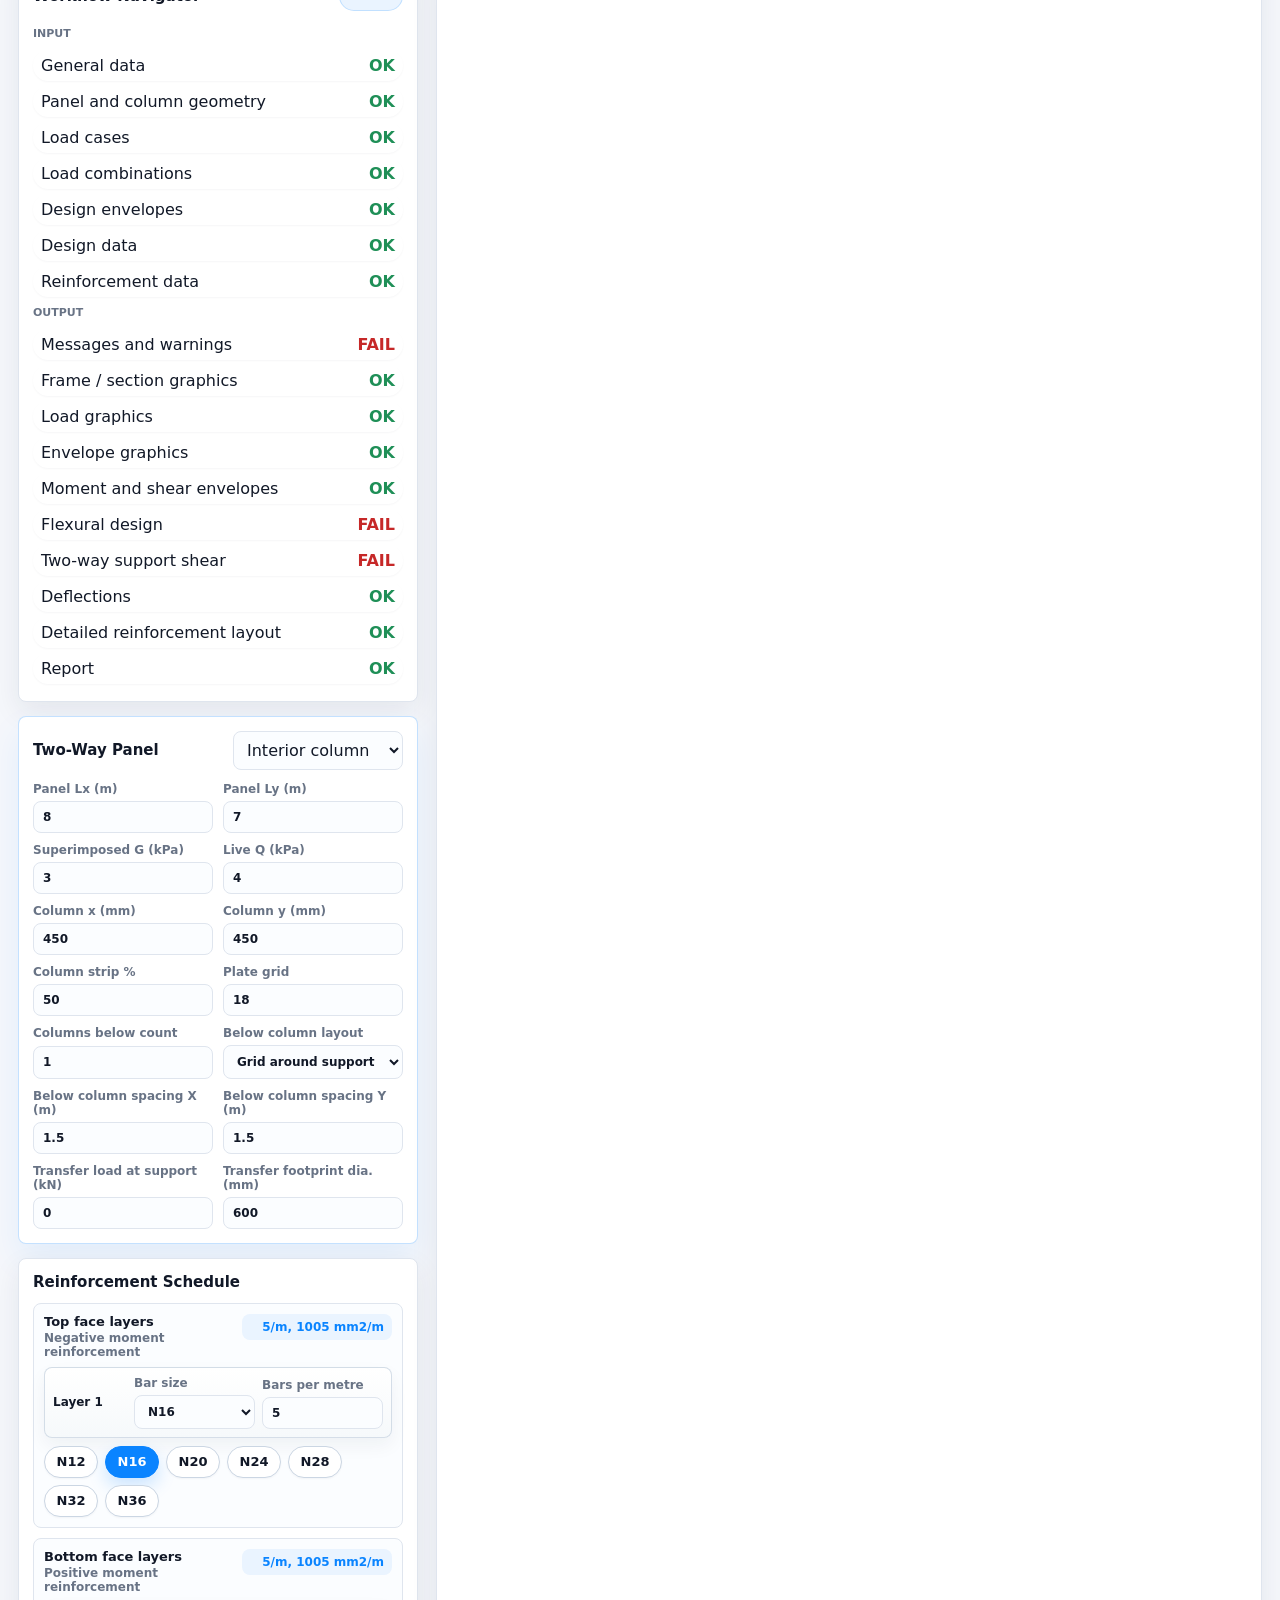
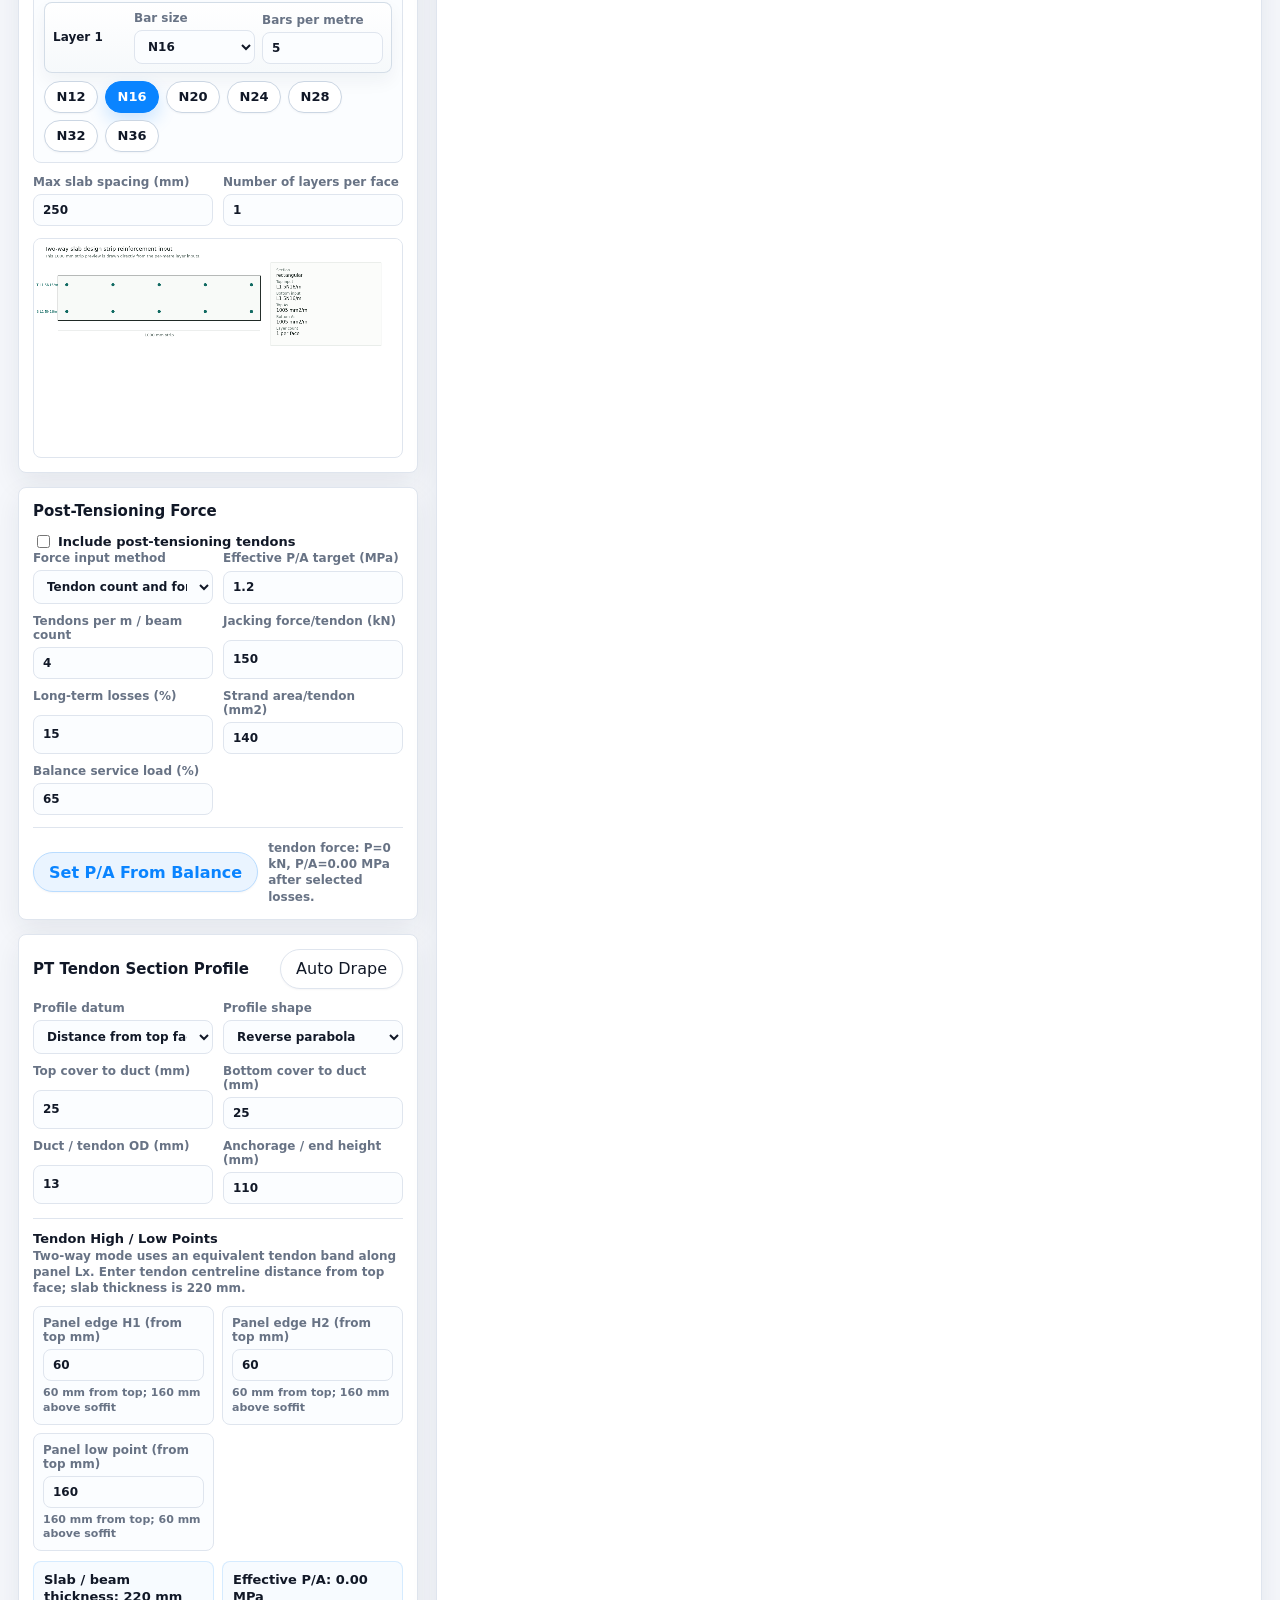
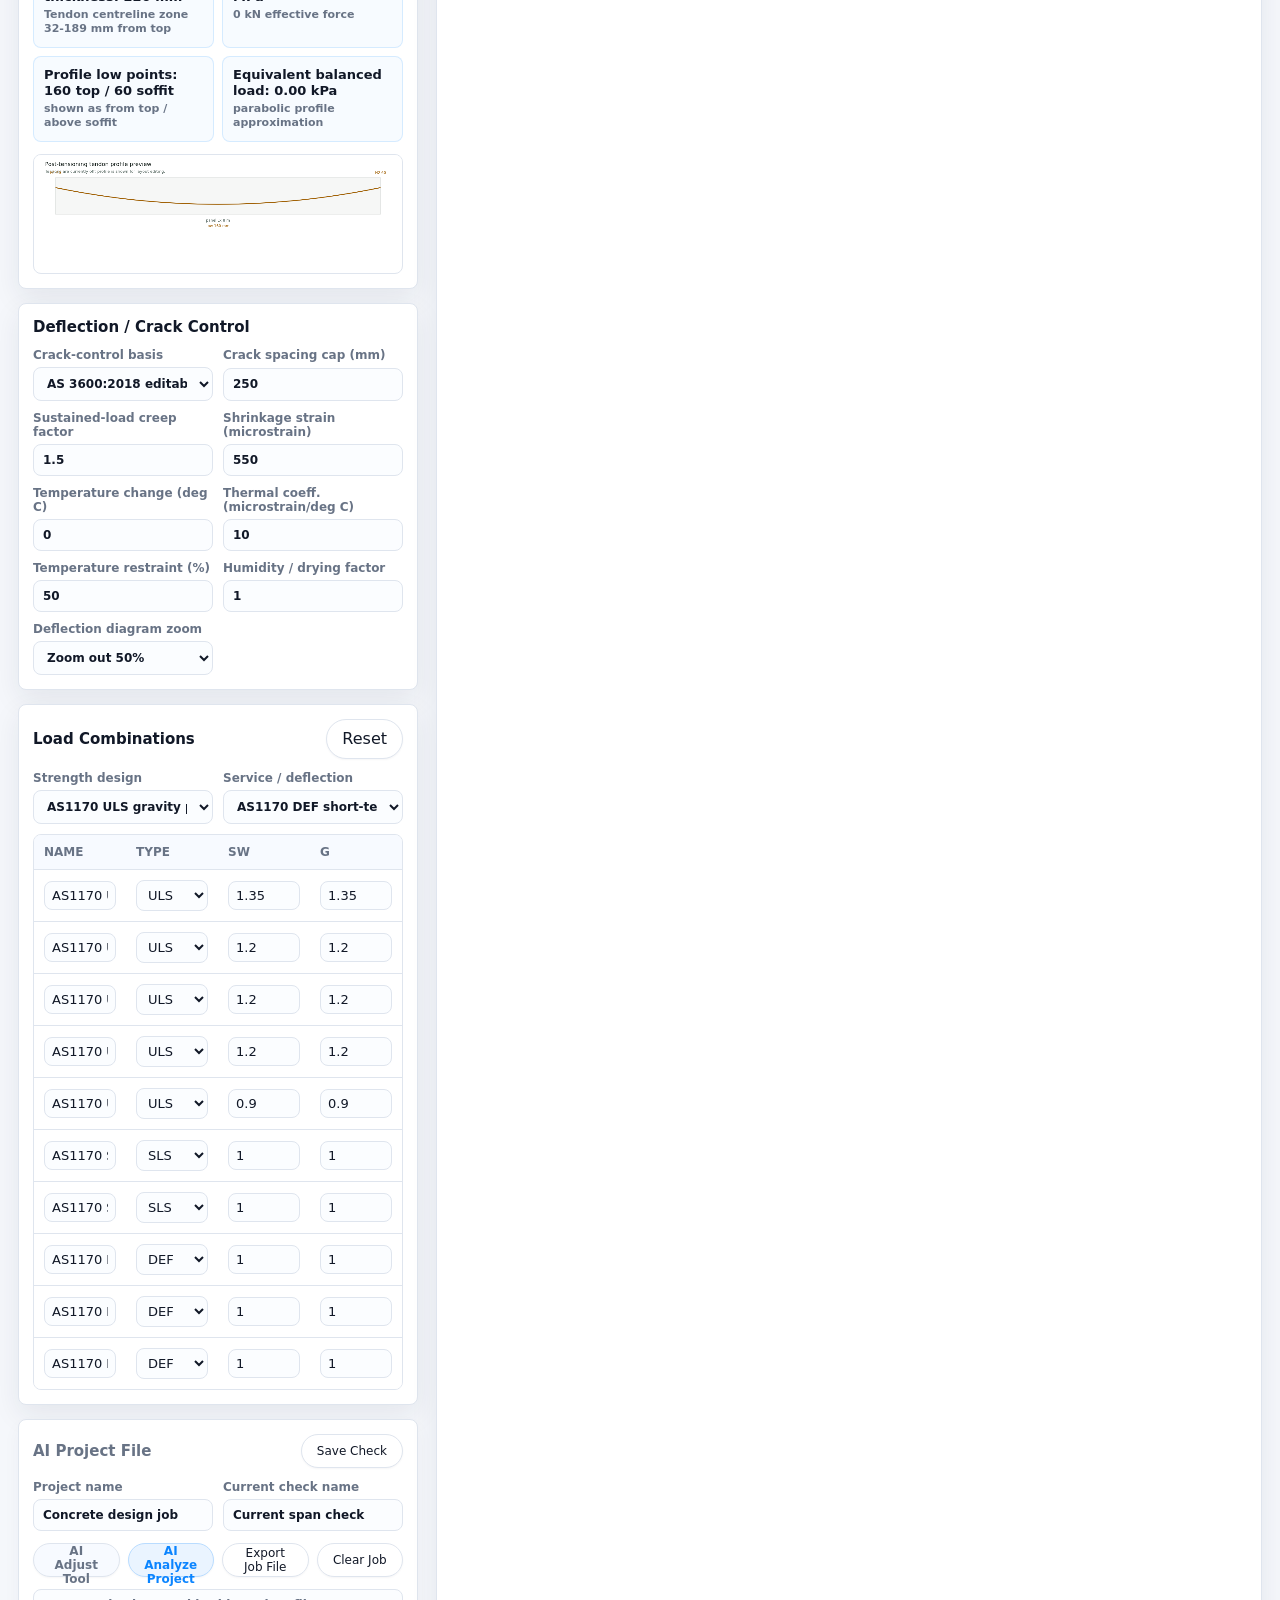
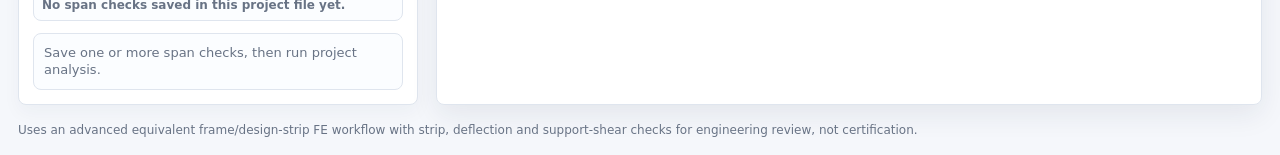
==== commit fd42282a: "Add advanced PT profile and geometry controls" ====
--- a/index.html
+++ b/index.html
@@ -13,7 +13,6 @@
         <h1>Advanced Concrete Design Tool 2026.05</h1>
       </div>
       <div class="header-actions">
-        <button id="aiAdjustHeaderBtn" class="secondary ai-button" type="button">AI Adjust Tool</button>
         <button id="runAnalysisBtn" class="primary" type="button">Run Analysis</button>
       </div>
     </header>
@@ -24,7 +23,6 @@
       <button type="button" class="menu-command" data-menu-command="view">View</button>
       <button type="button" class="menu-action" data-view="loads">Input</button>
       <button type="button" id="calculateBtn">Calculate</button>
-      <button type="button" id="aiAdjustBtn" class="ai-menu-button">AI Adjust Tool</button>
       <button type="button" class="menu-action" data-view="actions">Results</button>
       <button type="button" class="menu-action" data-view="report">Report</button>
       <button type="button" class="menu-action" data-view="messages">Help</button>
@@ -92,10 +90,21 @@
             <label class="check inline-check"><input id="wetAreaEnabled" type="checkbox" /> Wet area load</label>
             <label>Wet / ponding load (kPa)<input id="wetLoadKpa" type="number" min="0" step="0.1" /></label>
             <label>Wet area (%)<input id="wetAreaPercent" type="number" min="0" max="100" step="5" /></label>
+            <label class="check inline-check"><input id="surfaceCutEnabled" type="checkbox" /> Surface cut / rebate</label>
+            <label>Cut face
+              <select id="surfaceCutFace">
+                <option value="top">Cut top surface</option>
+                <option value="bottom">Cut bottom surface</option>
+              </select>
+            </label>
+            <label>Cut depth (mm)<input id="surfaceCutDepth" type="number" min="0" step="5" /></label>
           </div>
           <div class="geometry-actions">
             <button id="loadGeometryBtn" class="secondary" type="button">Load Geometry</button>
             <span id="geometryLibraryStatus">No saved geometry loaded.</span>
+          </div>
+          <div class="canvas-wrap geometry-canvas">
+            <canvas id="geometry3dCanvas" width="1200" height="360"></canvas>
           </div>
         </section>
 
@@ -144,6 +153,18 @@
             <label>Column y (mm)<input id="columnY" type="number" min="100" step="25" /></label>
             <label>Column strip %<input id="columnStripPercent" type="number" min="20" max="80" step="5" /></label>
             <label>Plate grid<input id="plateGrid" type="number" min="8" max="32" step="2" /></label>
+            <label>Columns below count<input id="columnsBelowCount" type="number" min="1" max="9" step="1" /></label>
+            <label>Below column layout
+              <select id="columnsBelowLayout">
+                <option value="grid">Grid around support</option>
+                <option value="lineX">Line along X</option>
+                <option value="lineY">Line along Y</option>
+              </select>
+            </label>
+            <label>Below column spacing X (m)<input id="columnsBelowSpacingX" type="number" min="0" step="0.1" /></label>
+            <label>Below column spacing Y (m)<input id="columnsBelowSpacingY" type="number" min="0" step="0.1" /></label>
+            <label>Transfer load at support (kN)<input id="transferLoadKn" type="number" min="0" step="10" /></label>
+            <label>Transfer footprint dia. (mm)<input id="transferFootprint" type="number" min="100" step="25" /></label>
           </div>
         </section>
 
@@ -206,22 +227,60 @@
 
         <section id="postTensioningSection">
           <div class="section-title">
-            <h2>Post-Tensioning</h2>
+            <h2>Post-Tensioning Force</h2>
           </div>
           <label class="check"><input id="ptEnabled" type="checkbox" /> Include post-tensioning tendons</label>
           <div class="grid two">
+            <label>Force input method
+              <select id="ptForceMode">
+                <option value="tendons">Tendon count and force</option>
+                <option value="pa">Target effective P/A</option>
+              </select>
+            </label>
+            <label>Effective P/A target (MPa)<input id="ptTargetPA" type="number" min="0" step="0.05" /></label>
             <label>Tendons per m / beam count<input id="ptTendonCount" type="number" min="0" step="0.5" /></label>
             <label>Jacking force/tendon (kN)<input id="ptForce" type="number" min="0" step="5" /></label>
             <label>Long-term losses (%)<input id="ptLossPercent" type="number" min="0" max="60" step="1" /></label>
             <label>Strand area/tendon (mm2)<input id="ptStrandArea" type="number" min="0" step="10" /></label>
+            <label>Balance service load (%)<input id="ptBalanceTarget" type="number" min="0" max="150" step="5" /></label>
+          </div>
+          <div class="pt-tool-actions">
+            <button id="ptSetBalanceBtn" class="secondary" type="button">Set P/A From Balance</button>
+            <span id="ptForceSummary">P/A not active.</span>
+          </div>
+        </section>
+
+        <section id="ptProfileSection">
+          <div class="section-title">
+            <h2>PT Tendon Section Profile</h2>
+            <button id="ptAutoProfileBtn" type="button">Auto Drape</button>
+          </div>
+          <div class="grid two">
+            <label>Profile datum
+              <select id="ptProfileDatum">
+                <option value="top">Distance from top face</option>
+                <option value="soffit">Height above soffit</option>
+              </select>
+            </label>
+            <label>Profile shape
+              <select id="ptProfileShape">
+                <option value="parabolic">Reverse parabola</option>
+                <option value="straight">Straight between control points</option>
+              </select>
+            </label>
+            <label>Top cover to duct (mm)<input id="ptTopCover" type="number" min="0" step="5" /></label>
+            <label>Bottom cover to duct (mm)<input id="ptBottomCover" type="number" min="0" step="5" /></label>
+            <label>Duct / tendon OD (mm)<input id="ptDuctDiameter" type="number" min="0" step="1" /></label>
+            <label>Anchorage / end height (mm)<input id="ptAnchorHeight" type="number" min="0" step="5" /></label>
           </div>
           <div class="pt-profile-heading">
             <h3>Tendon High / Low Points</h3>
-            <span id="ptProfileHint">High points are over supports; low points are near span sag points. Values are from slab/beam top face.</span>
+            <span id="ptProfileHint">High points are over supports; low points are near span sag points. Values follow the selected datum.</span>
           </div>
           <div id="ptProfileRows" class="pt-profile-grid"></div>
+          <div id="ptProfileSummary" class="pt-profile-summary"></div>
           <div class="canvas-wrap pt-profile-canvas">
-            <canvas id="ptProfileCanvas" width="1200" height="260"></canvas>
+            <canvas id="ptProfileCanvas" width="1200" height="360"></canvas>
           </div>
         </section>
 
@@ -243,6 +302,15 @@
             <label>Thermal coeff. (microstrain/deg C)<input id="thermalCoeff" type="number" min="0" step="0.5" /></label>
             <label>Temperature restraint (%)<input id="temperatureRestraint" type="number" min="0" max="100" step="5" /></label>
             <label>Humidity / drying factor<input id="humidityFactor" type="number" min="0.2" max="2" step="0.05" /></label>
+            <label>Deflection diagram zoom
+              <select id="deflectionViewScale">
+                <option value="0.35">Zoom out 35%</option>
+                <option value="0.5">Zoom out 50%</option>
+                <option value="0.75">Zoom out 75%</option>
+                <option value="1">Normal 100%</option>
+                <option value="1.5">Zoom in 150%</option>
+              </select>
+            </label>
           </div>
         </section>
 
@@ -388,6 +456,6 @@
       Uses an advanced equivalent frame/design-strip FE workflow with strip, deflection and support-shear checks for engineering review, not certification.
     </footer>
 
-    <script src="app.js?v=20260518-ai5"></script>
+    <script src="app.js?v=20260519-pt-geometry"></script>
   </body>
 </html>
--- a/styles.css
+++ b/styles.css
@@ -117,9 +117,10 @@
 }
 
 .ai-button {
-  color: #6d4200;
-  background: #fff5dc;
-  border-color: #ffd37a;
+  color: var(--muted);
+  background: #f7faff;
+  border-color: var(--line);
+  font-weight: 750;
 }
 
 .header-actions {
@@ -163,13 +164,6 @@
   background: var(--soft-blue);
 }
 
-.menu-bar .ai-menu-button {
-  color: #6d4200;
-  background: #fff5dc;
-  border-color: #ffd37a;
-  font-weight: 850;
-}
-
 .input-panel,
 .output-panel {
   min-width: 0;
@@ -299,9 +293,23 @@
 
 .ai-actions {
   display: grid;
-  grid-template-columns: repeat(3, minmax(0, 1fr));
+  grid-template-columns: repeat(4, minmax(0, 1fr));
   gap: 8px;
   margin-top: 12px;
+}
+
+#aiProjectSection {
+  order: 99;
+  box-shadow: 0 8px 18px rgba(31, 42, 68, 0.04);
+}
+
+#aiProjectSection h2 {
+  color: var(--muted);
+}
+
+#aiProjectSection button {
+  height: 34px;
+  font-size: 12px;
 }
 
 .project-check-list,
@@ -485,6 +493,68 @@
   grid-template-columns: repeat(2, minmax(0, 1fr));
   gap: 8px;
   margin-top: 10px;
+}
+
+.pt-profile-grid label {
+  padding: 9px;
+  border: 1px solid var(--line);
+  border-radius: 8px;
+  background: #fbfdff;
+}
+
+.pt-profile-grid small {
+  color: var(--muted);
+  font-size: 11px;
+  font-weight: 700;
+  line-height: 1.3;
+}
+
+.pt-tool-actions {
+  display: grid;
+  grid-template-columns: auto 1fr;
+  gap: 10px;
+  align-items: center;
+  margin-top: 12px;
+  padding-top: 12px;
+  border-top: 1px solid var(--line);
+}
+
+.pt-tool-actions span {
+  color: var(--muted);
+  font-size: 12px;
+  font-weight: 750;
+  line-height: 1.35;
+}
+
+.pt-profile-summary {
+  display: grid;
+  grid-template-columns: repeat(2, minmax(0, 1fr));
+  gap: 8px;
+  margin-top: 10px;
+}
+
+.pt-profile-summary div {
+  min-width: 0;
+  padding: 10px;
+  border: 1px solid rgba(10, 132, 255, 0.14);
+  border-radius: 8px;
+  background: #f7fbff;
+}
+
+.pt-profile-summary b {
+  display: block;
+  color: var(--ink);
+  font-size: 13px;
+  line-height: 1.25;
+}
+
+.pt-profile-summary span {
+  display: block;
+  margin-top: 3px;
+  color: var(--muted);
+  font-size: 11px;
+  font-weight: 700;
+  line-height: 1.3;
 }
 
 .member-actions {
@@ -805,6 +875,11 @@
   min-height: 220px;
 }
 
+.geometry-canvas {
+  margin-top: 12px;
+  min-height: 210px;
+}
+
 .pt-profile-canvas {
   margin-top: 12px;
   min-height: 120px;
@@ -965,6 +1040,7 @@
   .grid.two,
   .support-fixity-grid,
   .pt-profile-grid,
+  .pt-profile-summary,
   .output-layout {
     grid-template-columns: 1fr 1fr;
   }
@@ -977,6 +1053,8 @@
   .output-layout,
   .support-fixity-grid,
   .pt-profile-grid,
+  .pt-profile-summary,
+  .pt-tool-actions,
   .reo-layer-row,
   .span-row {
     grid-template-columns: 1fr;
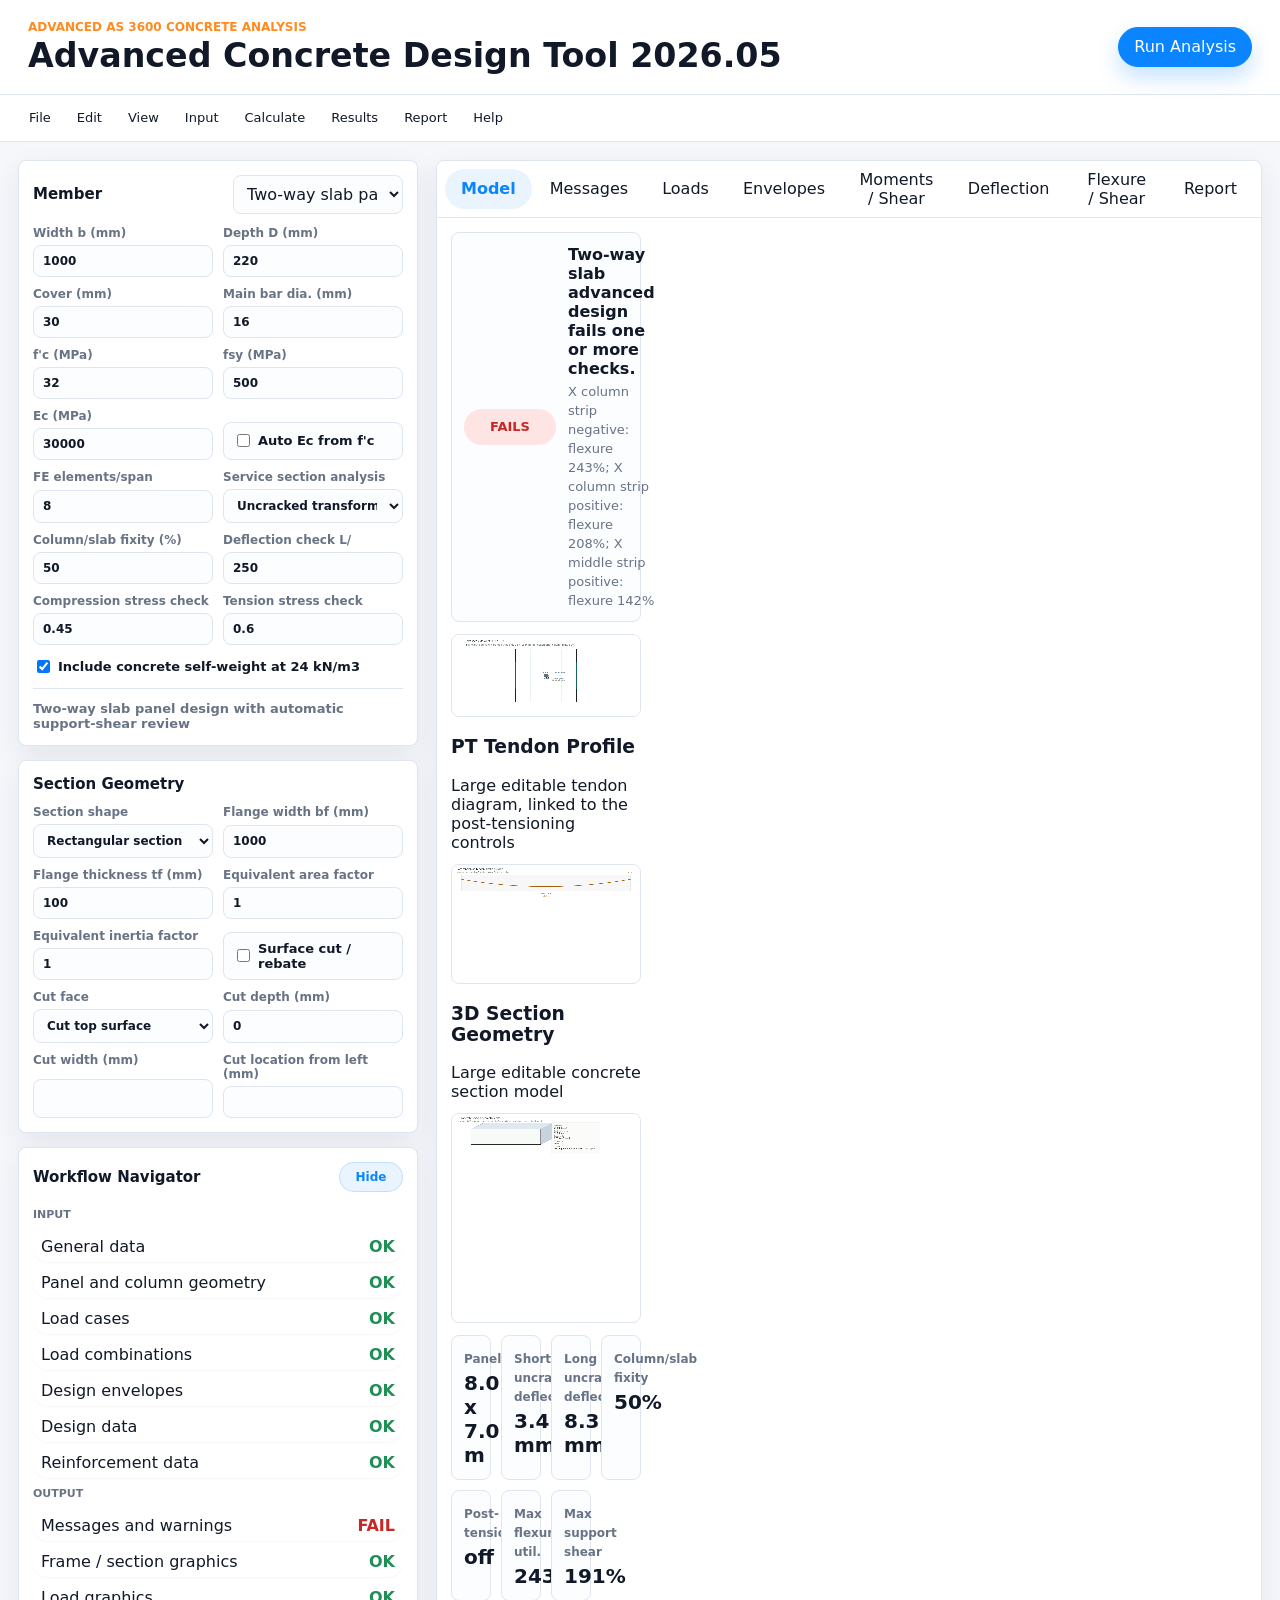
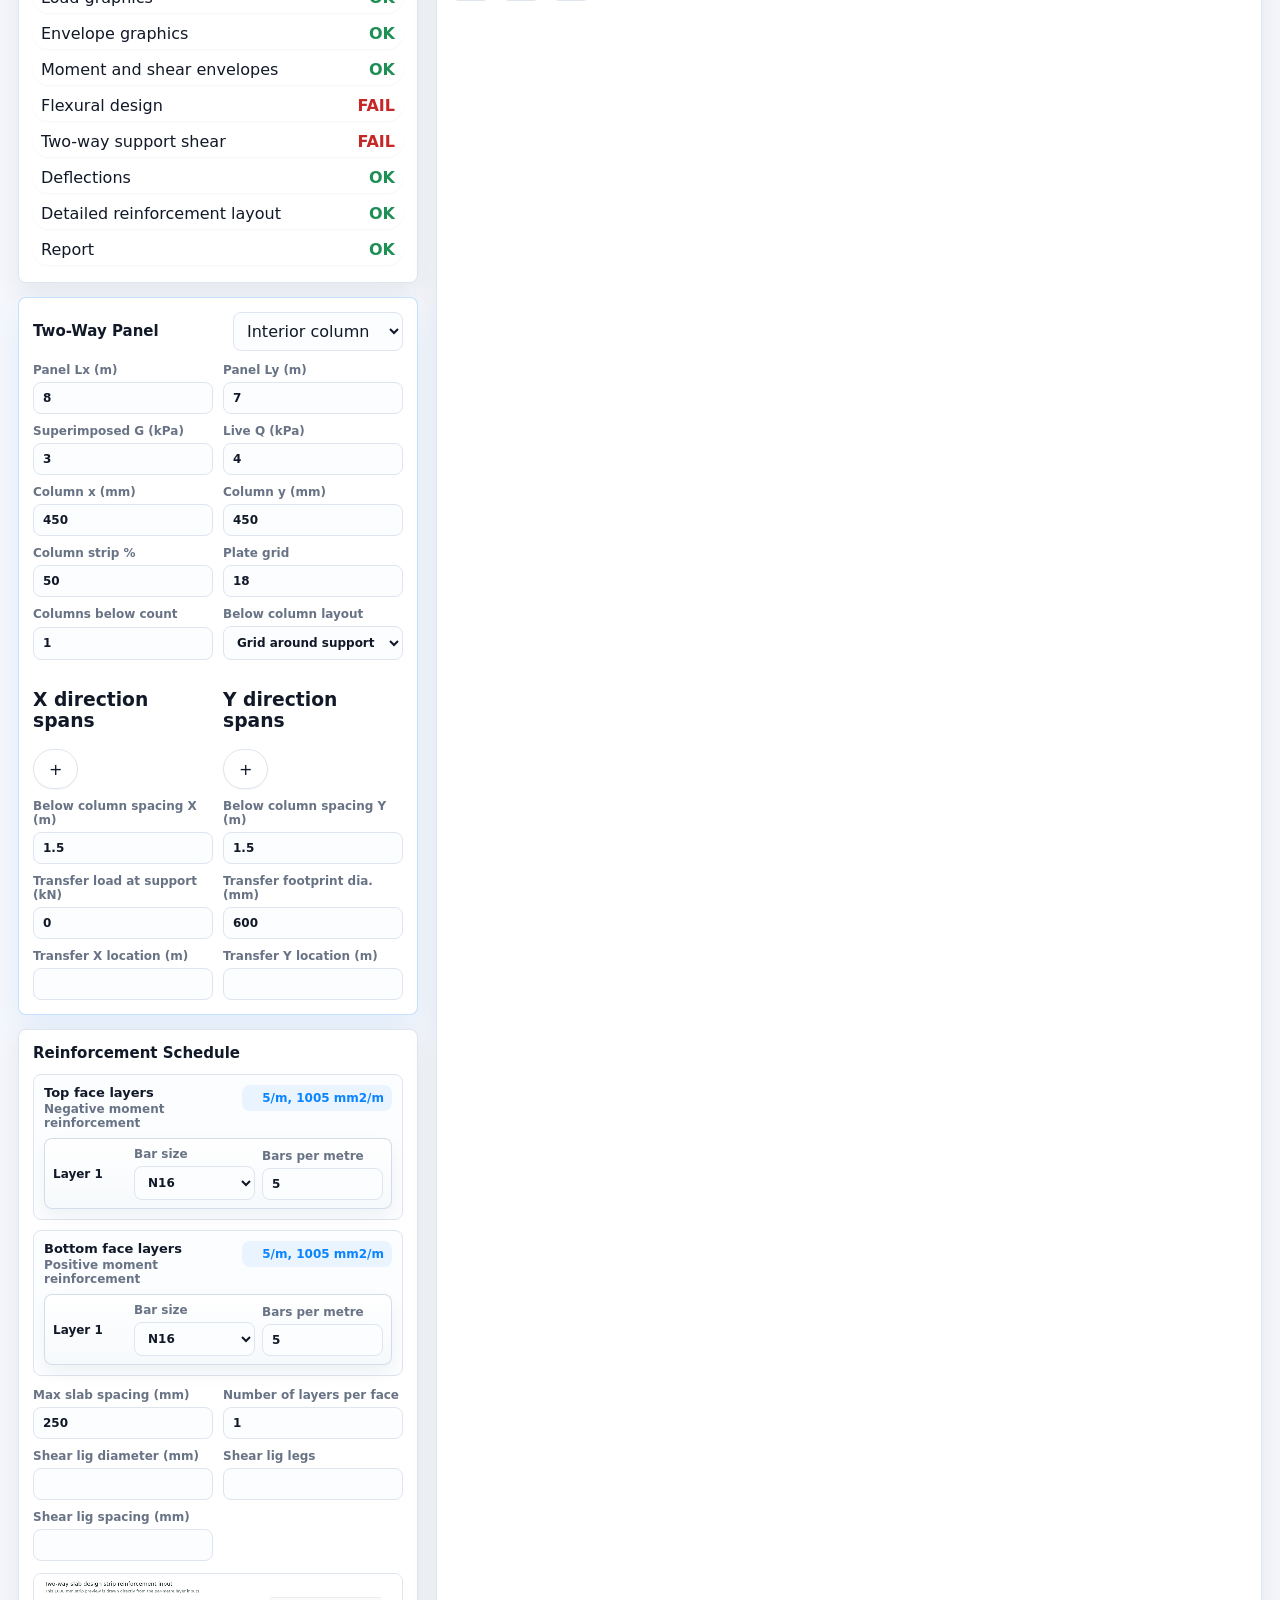
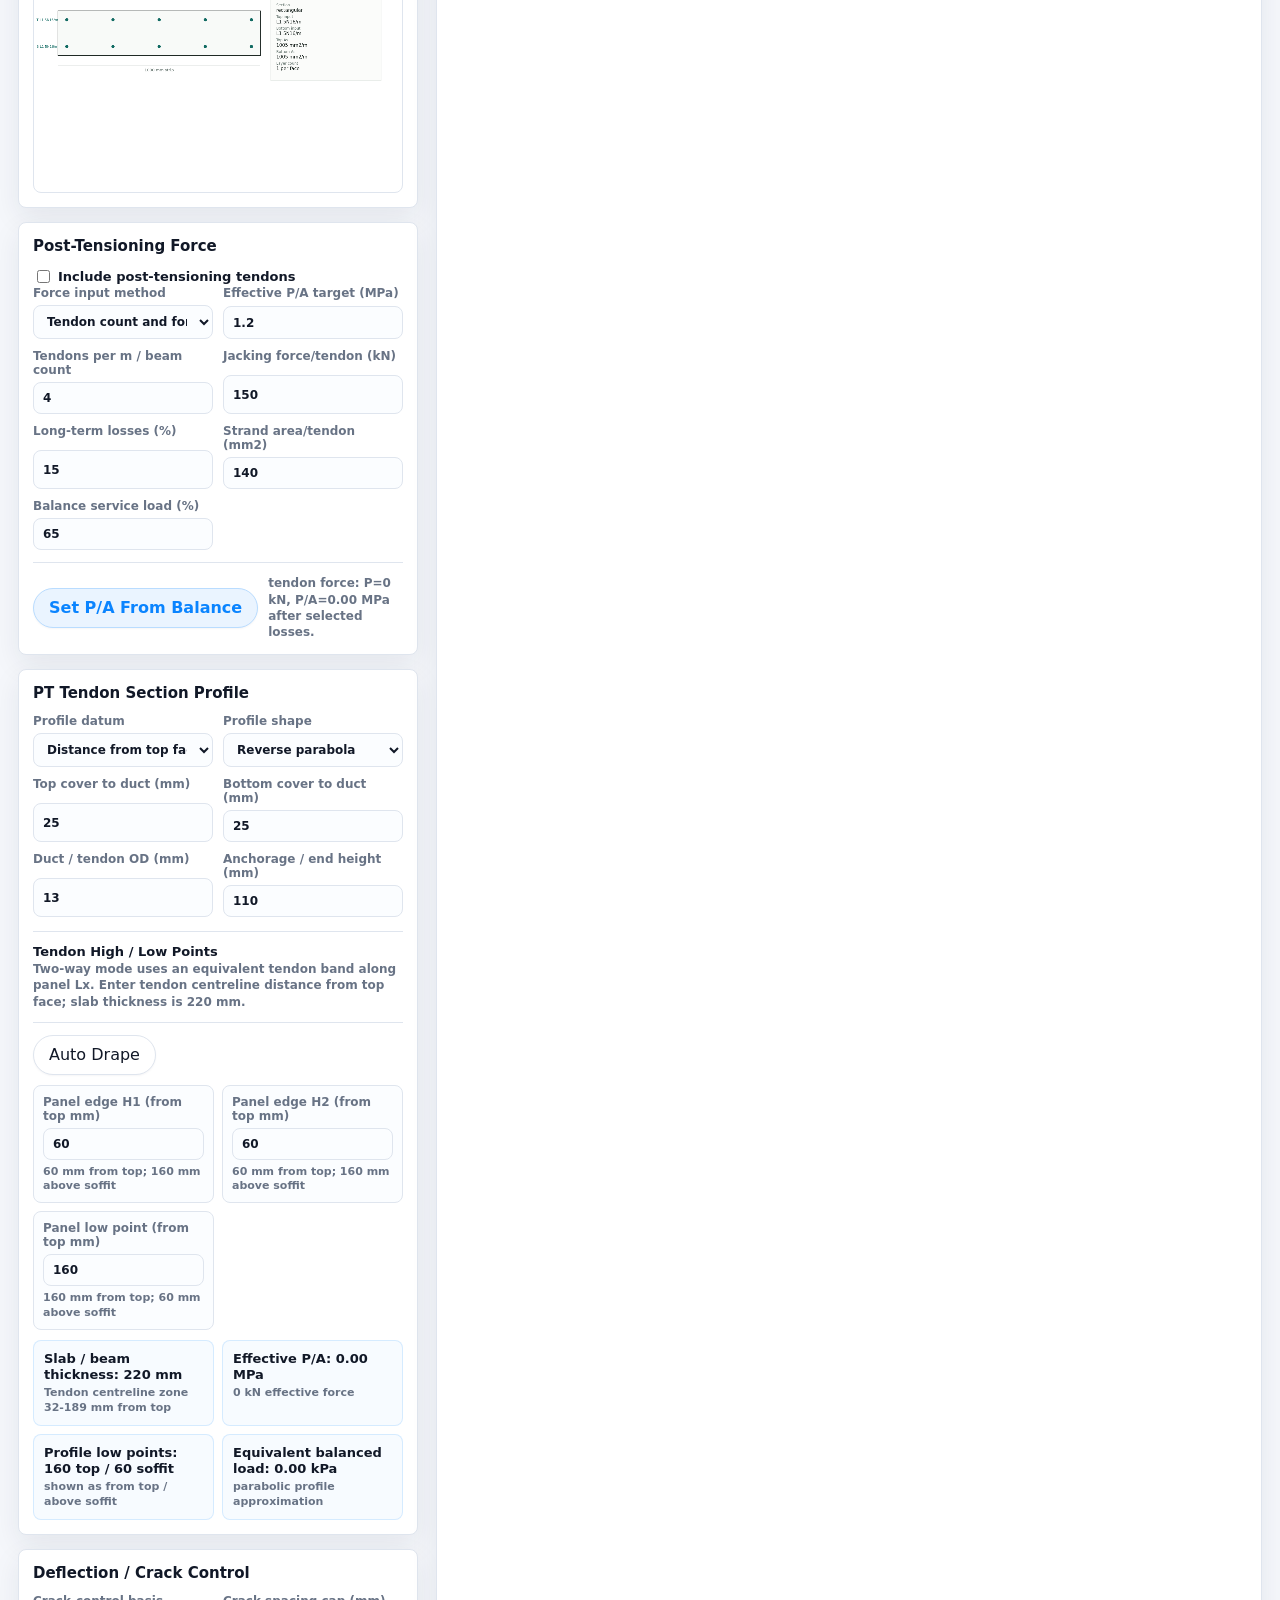
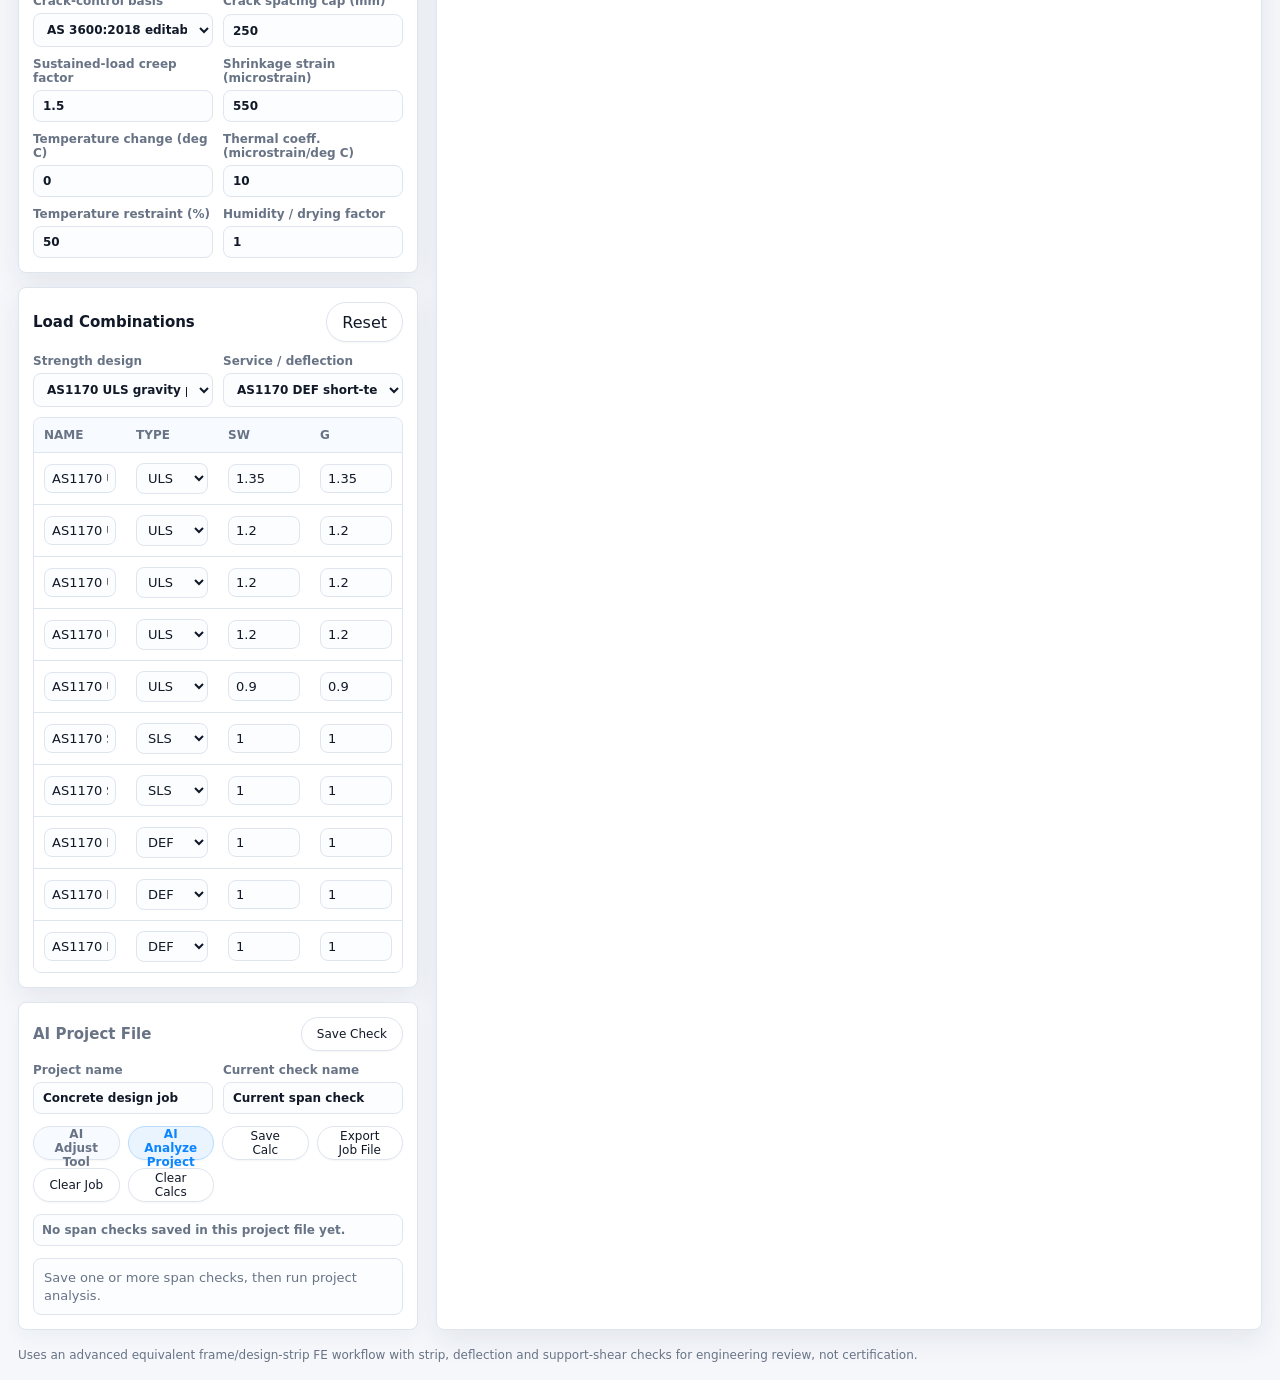
==== commit c9063f40: "Update UI layout for engineering workflow review" ====
--- a/index.html
+++ b/index.html
@@ -4,7 +4,7 @@
     <meta charset="utf-8" />
     <meta name="viewport" content="width=device-width, initial-scale=1" />
     <title>Advanced Concrete Design Tool 2026.05</title>
-    <link rel="stylesheet" href="styles.css" />
+    <link rel="stylesheet" href="styles.css?v=20260520-ui-cleanup" />
   </head>
   <body>
     <header class="app-header">
@@ -27,6 +27,7 @@
       <button type="button" class="menu-action" data-view="report">Report</button>
       <button type="button" class="menu-action" data-view="messages">Help</button>
     </nav>
+    <div id="menuDropdown" class="menu-dropdown" hidden></div>
 
     <main class="workspace">
       <aside class="input-panel">
@@ -47,6 +48,7 @@
             <label>f'c (MPa)<input id="fc" type="number" min="20" step="5" /></label>
             <label>fsy (MPa)<input id="fsy" type="number" min="250" step="10" /></label>
             <label>Ec (MPa)<input id="ec" type="number" min="15000" step="500" /></label>
+            <label class="check inline-check"><input id="ecAuto" type="checkbox" /> Auto Ec from f'c</label>
             <label>FE elements/span<input id="elementsPerSpan" type="number" min="1" max="40" step="1" /></label>
             <label>Service section analysis
               <select id="sectionAnalysisMode">
@@ -68,7 +70,6 @@
         <section id="sectionGeometrySection">
           <div class="section-title">
             <h2>Section Geometry</h2>
-            <button id="saveGeometryBtn" type="button" title="Save current concrete section">Save</button>
           </div>
           <div class="grid two">
             <label>Section shape
@@ -76,20 +77,17 @@
                 <option value="rect">Rectangular section</option>
                 <option value="tTop">T section, flange up</option>
                 <option value="tBottom">T section, flange down</option>
-                <option value="irregular">Wet / irregular equivalent</option>
+                <option value="lTopLeft">L section, flange up left</option>
+                <option value="lTopRight">L section, flange up right</option>
+                <option value="lBottomLeft">L section, flange down left</option>
+                <option value="lBottomRight">L section, flange down right</option>
+                <option value="irregular">Irregular equivalent</option>
               </select>
             </label>
             <label>Flange width bf (mm)<input id="flangeWidth" type="number" min="100" step="25" /></label>
             <label>Flange thickness tf (mm)<input id="flangeThickness" type="number" min="0" step="5" /></label>
             <label>Equivalent area factor<input id="sectionAreaFactor" type="number" min="0.1" max="3" step="0.05" /></label>
             <label>Equivalent inertia factor<input id="sectionInertiaFactor" type="number" min="0.1" max="5" step="0.05" /></label>
-            <label>Geometry name<input id="geometryName" type="text" /></label>
-            <label>Saved geometry
-              <select id="geometryLibrarySelect"></select>
-            </label>
-            <label class="check inline-check"><input id="wetAreaEnabled" type="checkbox" /> Wet area load</label>
-            <label>Wet / ponding load (kPa)<input id="wetLoadKpa" type="number" min="0" step="0.1" /></label>
-            <label>Wet area (%)<input id="wetAreaPercent" type="number" min="0" max="100" step="5" /></label>
             <label class="check inline-check"><input id="surfaceCutEnabled" type="checkbox" /> Surface cut / rebate</label>
             <label>Cut face
               <select id="surfaceCutFace">
@@ -98,13 +96,8 @@
               </select>
             </label>
             <label>Cut depth (mm)<input id="surfaceCutDepth" type="number" min="0" step="5" /></label>
-          </div>
-          <div class="geometry-actions">
-            <button id="loadGeometryBtn" class="secondary" type="button">Load Geometry</button>
-            <span id="geometryLibraryStatus">No saved geometry loaded.</span>
-          </div>
-          <div class="canvas-wrap geometry-canvas">
-            <canvas id="geometry3dCanvas" width="1200" height="360"></canvas>
+            <label>Cut width (mm)<input id="surfaceCutWidth" type="number" min="0" step="25" /></label>
+            <label>Cut location from left (mm)<input id="surfaceCutOffset" type="number" min="0" step="25" /></label>
           </div>
         </section>
 
@@ -128,8 +121,10 @@
           <div class="ai-actions">
             <button id="aiProjectAdjustBtn" class="ai-button" type="button">AI Adjust Tool</button>
             <button id="aiAnalyzeProjectBtn" class="secondary" type="button">AI Analyze Project</button>
+            <button id="saveCalcLibraryBtn" type="button">Save Calc</button>
             <button id="exportProjectBtn" type="button">Export Job File</button>
             <button id="clearProjectBtn" type="button">Clear Job</button>
+            <button id="clearCalcLibraryBtn" type="button">Clear Calcs</button>
           </div>
           <div id="projectCheckList" class="project-check-list"></div>
           <div id="aiRecommendations" class="ai-recommendations">Save one or more span checks, then run project analysis.</div>
@@ -161,10 +156,26 @@
                 <option value="lineY">Line along Y</option>
               </select>
             </label>
+            <div class="span-editor two-way-span-editor">
+              <div class="span-editor-head">
+                <h3>X direction spans</h3>
+                <button id="addPanelXSpanBtn" type="button" title="Add X span">+</button>
+              </div>
+              <div id="panelXSpans" class="rows compact-rows"></div>
+            </div>
+            <div class="span-editor two-way-span-editor">
+              <div class="span-editor-head">
+                <h3>Y direction spans</h3>
+                <button id="addPanelYSpanBtn" type="button" title="Add Y span">+</button>
+              </div>
+              <div id="panelYSpans" class="rows compact-rows"></div>
+            </div>
             <label>Below column spacing X (m)<input id="columnsBelowSpacingX" type="number" min="0" step="0.1" /></label>
             <label>Below column spacing Y (m)<input id="columnsBelowSpacingY" type="number" min="0" step="0.1" /></label>
             <label>Transfer load at support (kN)<input id="transferLoadKn" type="number" min="0" step="10" /></label>
             <label>Transfer footprint dia. (mm)<input id="transferFootprint" type="number" min="100" step="25" /></label>
+            <label>Transfer X location (m)<input id="transferX" type="number" min="0" step="0.1" /></label>
+            <label>Transfer Y location (m)<input id="transferY" type="number" min="0" step="0.1" /></label>
           </div>
         </section>
 
@@ -196,7 +207,6 @@
                 <b id="topReoSummary">-</b>
               </div>
               <div id="topLayerRows" class="reo-layer-rows"></div>
-              <div id="topBarChips" class="bar-chip-grid"></div>
             </div>
             <div class="reo-group">
               <div class="reo-group-head">
@@ -207,12 +217,14 @@
                 <b id="bottomReoSummary">-</b>
               </div>
               <div id="bottomLayerRows" class="reo-layer-rows"></div>
-              <div id="bottomBarChips" class="bar-chip-grid"></div>
             </div>
           </div>
           <div class="grid two reo-settings">
             <label>Max slab spacing (mm)<input id="maxSpacing" type="number" min="100" step="25" /></label>
             <label>Number of layers per face<input id="layers" type="number" min="1" max="3" step="1" /></label>
+            <label data-beam-only="true">Shear lig diameter (mm)<input id="shearLigDia" type="number" min="6" step="1" /></label>
+            <label data-beam-only="true">Shear lig legs<input id="shearLigLegs" type="number" min="2" max="8" step="1" /></label>
+            <label data-beam-only="true">Shear lig spacing (mm)<input id="shearLigSpacing" type="number" min="50" step="25" /></label>
           </div>
           <div class="compat-inputs" hidden>
             <input id="topLayerBars" value="N16" />
@@ -253,7 +265,6 @@
         <section id="ptProfileSection">
           <div class="section-title">
             <h2>PT Tendon Section Profile</h2>
-            <button id="ptAutoProfileBtn" type="button">Auto Drape</button>
           </div>
           <div class="grid two">
             <label>Profile datum
@@ -277,11 +288,11 @@
             <h3>Tendon High / Low Points</h3>
             <span id="ptProfileHint">High points are over supports; low points are near span sag points. Values follow the selected datum.</span>
           </div>
+          <div class="pt-tool-actions">
+            <button id="ptAutoProfileBtn" type="button">Auto Drape</button>
+          </div>
           <div id="ptProfileRows" class="pt-profile-grid"></div>
           <div id="ptProfileSummary" class="pt-profile-summary"></div>
-          <div class="canvas-wrap pt-profile-canvas">
-            <canvas id="ptProfileCanvas" width="1200" height="360"></canvas>
-          </div>
         </section>
 
         <section id="deflectionParameterSection">
@@ -302,15 +313,6 @@
             <label>Thermal coeff. (microstrain/deg C)<input id="thermalCoeff" type="number" min="0" step="0.5" /></label>
             <label>Temperature restraint (%)<input id="temperatureRestraint" type="number" min="0" max="100" step="5" /></label>
             <label>Humidity / drying factor<input id="humidityFactor" type="number" min="0.2" max="2" step="0.05" /></label>
-            <label>Deflection diagram zoom
-              <select id="deflectionViewScale">
-                <option value="0.35">Zoom out 35%</option>
-                <option value="0.5">Zoom out 50%</option>
-                <option value="0.75">Zoom out 75%</option>
-                <option value="1">Normal 100%</option>
-                <option value="1.5">Zoom in 150%</option>
-              </select>
-            </label>
           </div>
         </section>
 
@@ -355,14 +357,28 @@
 
         <div class="view active" id="view-model">
           <div class="output-layout">
-            <aside class="result-tree" id="resultTree"></aside>
             <div>
           <div id="designStatus" class="status-banner"></div>
-          <div class="canvas-wrap">
+          <div class="canvas-wrap model-canvas-wrap">
             <canvas id="modelCanvas" width="1200" height="520"></canvas>
           </div>
+          <div class="model-subhead">
+            <h3>PT Tendon Profile</h3>
+            <span>Large editable tendon diagram, linked to the post-tensioning controls</span>
+          </div>
+          <div class="canvas-wrap pt-profile-canvas model-pt-canvas">
+            <canvas id="ptProfileCanvas" width="1400" height="620"></canvas>
+          </div>
+          <div class="model-subhead">
+            <h3>3D Section Geometry</h3>
+            <span>Large editable concrete section model</span>
+          </div>
+          <div class="canvas-wrap geometry-canvas model-geometry-canvas">
+            <canvas id="geometry3dCanvas" width="1400" height="720"></canvas>
+          </div>
           <div class="summary-grid" id="summary"></div>
             </div>
+            <aside class="result-tree" id="resultTree" hidden></aside>
           </div>
         </div>
 
@@ -371,6 +387,9 @@
         </div>
 
         <div class="view" id="view-loads">
+          <div class="canvas-wrap loads-canvas">
+            <canvas id="loadCanvas" width="1200" height="420"></canvas>
+          </div>
           <div class="table-wrap">
             <table>
               <thead>
@@ -433,7 +452,7 @@
                   <th>Zone</th>
                   <th>Location</th>
                   <th>Mu*</th>
-                  <th>φMu</th>
+                  <th>Ï†Mu</th>
                   <th>As req.</th>
                   <th>Provided</th>
                   <th>Util.</th>
@@ -456,6 +475,15 @@
       Uses an advanced equivalent frame/design-strip FE workflow with strip, deflection and support-shear checks for engineering review, not certification.
     </footer>
 
-    <script src="app.js?v=20260519-pt-geometry"></script>
+    <script>
+      window.addEventListener("error", (event) => {
+        const status = document.getElementById("designStatus");
+        if (!status) return;
+        status.className = "status-banner fail";
+        status.innerHTML = `<div class="status-mark">ERROR</div><div class="status-copy"><b>Application script error.</b><span>${event.message}</span></div>`;
+      });
+    </script>
+    <script src="app.js?v=20260520-ui-cleanup2"></script>
+    <script src="ui-fixes.js?v=20260520-ui-cleanup"></script>
   </body>
 </html>
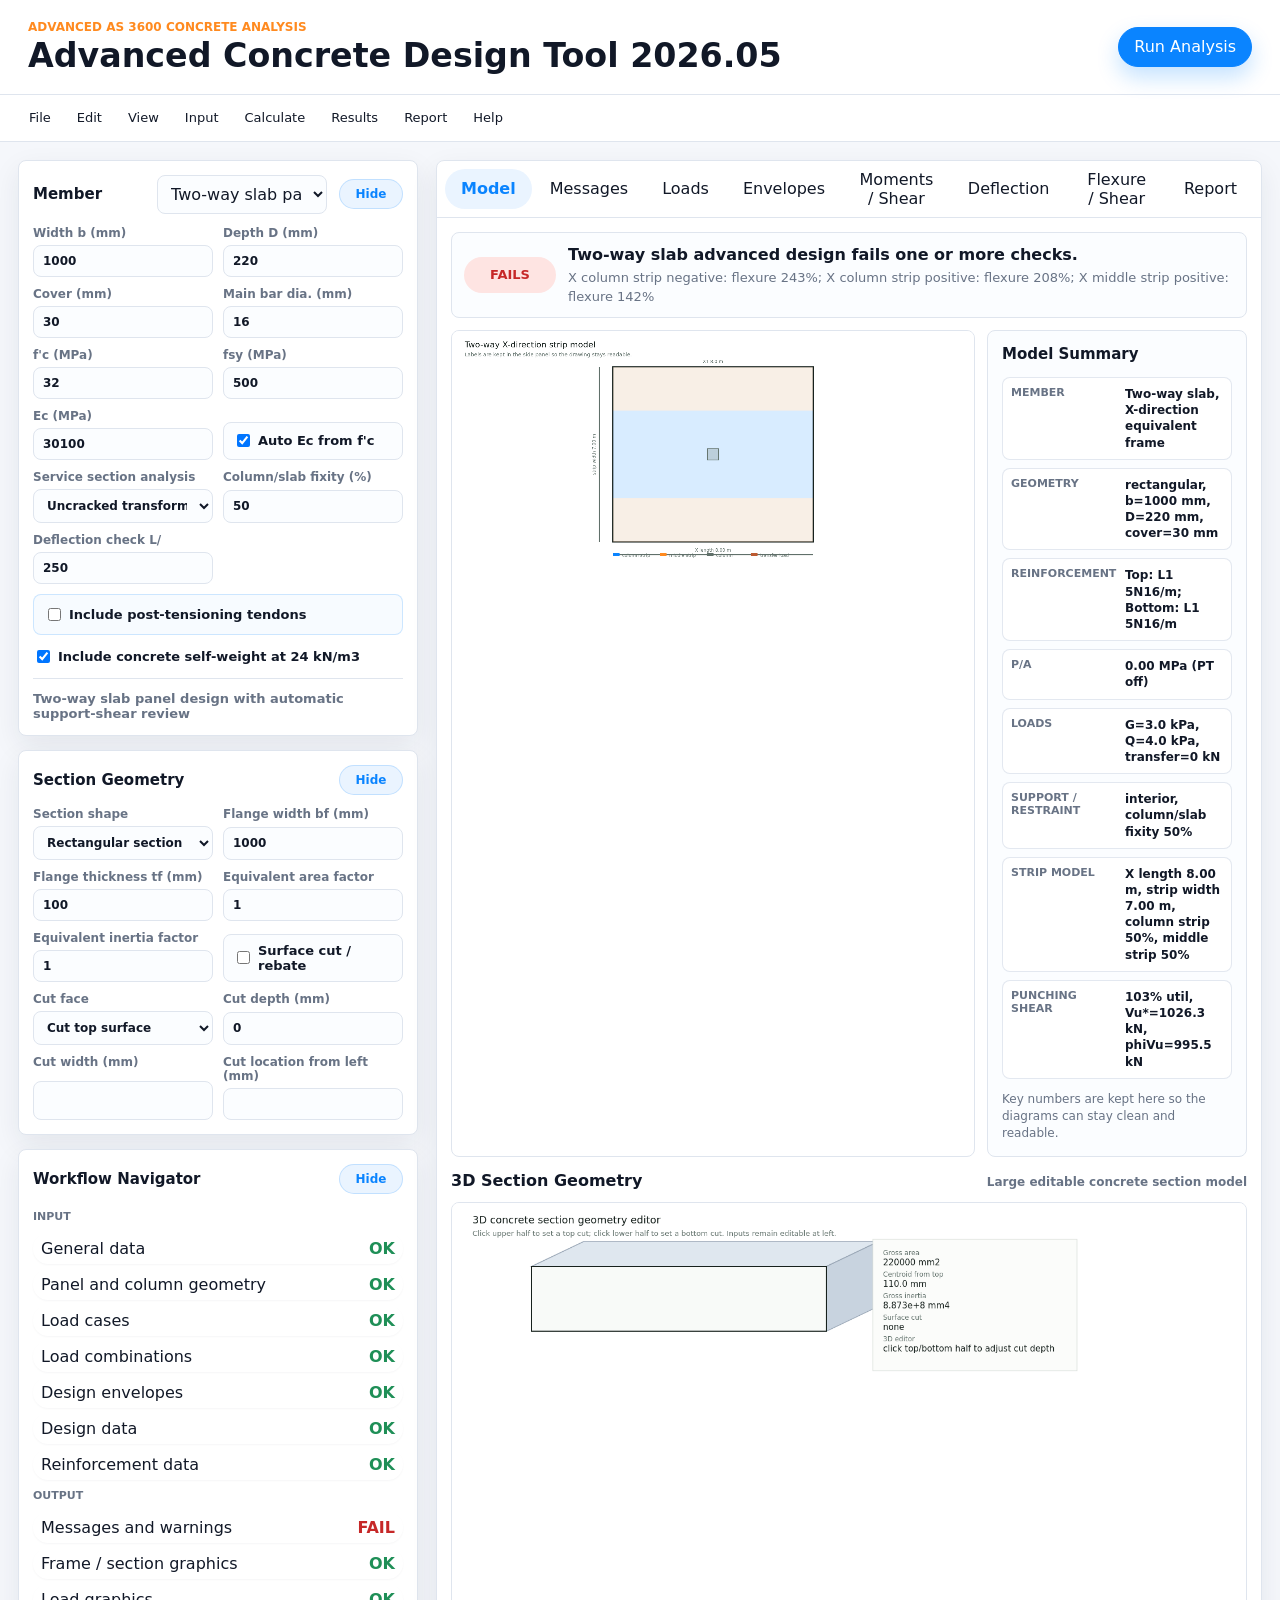
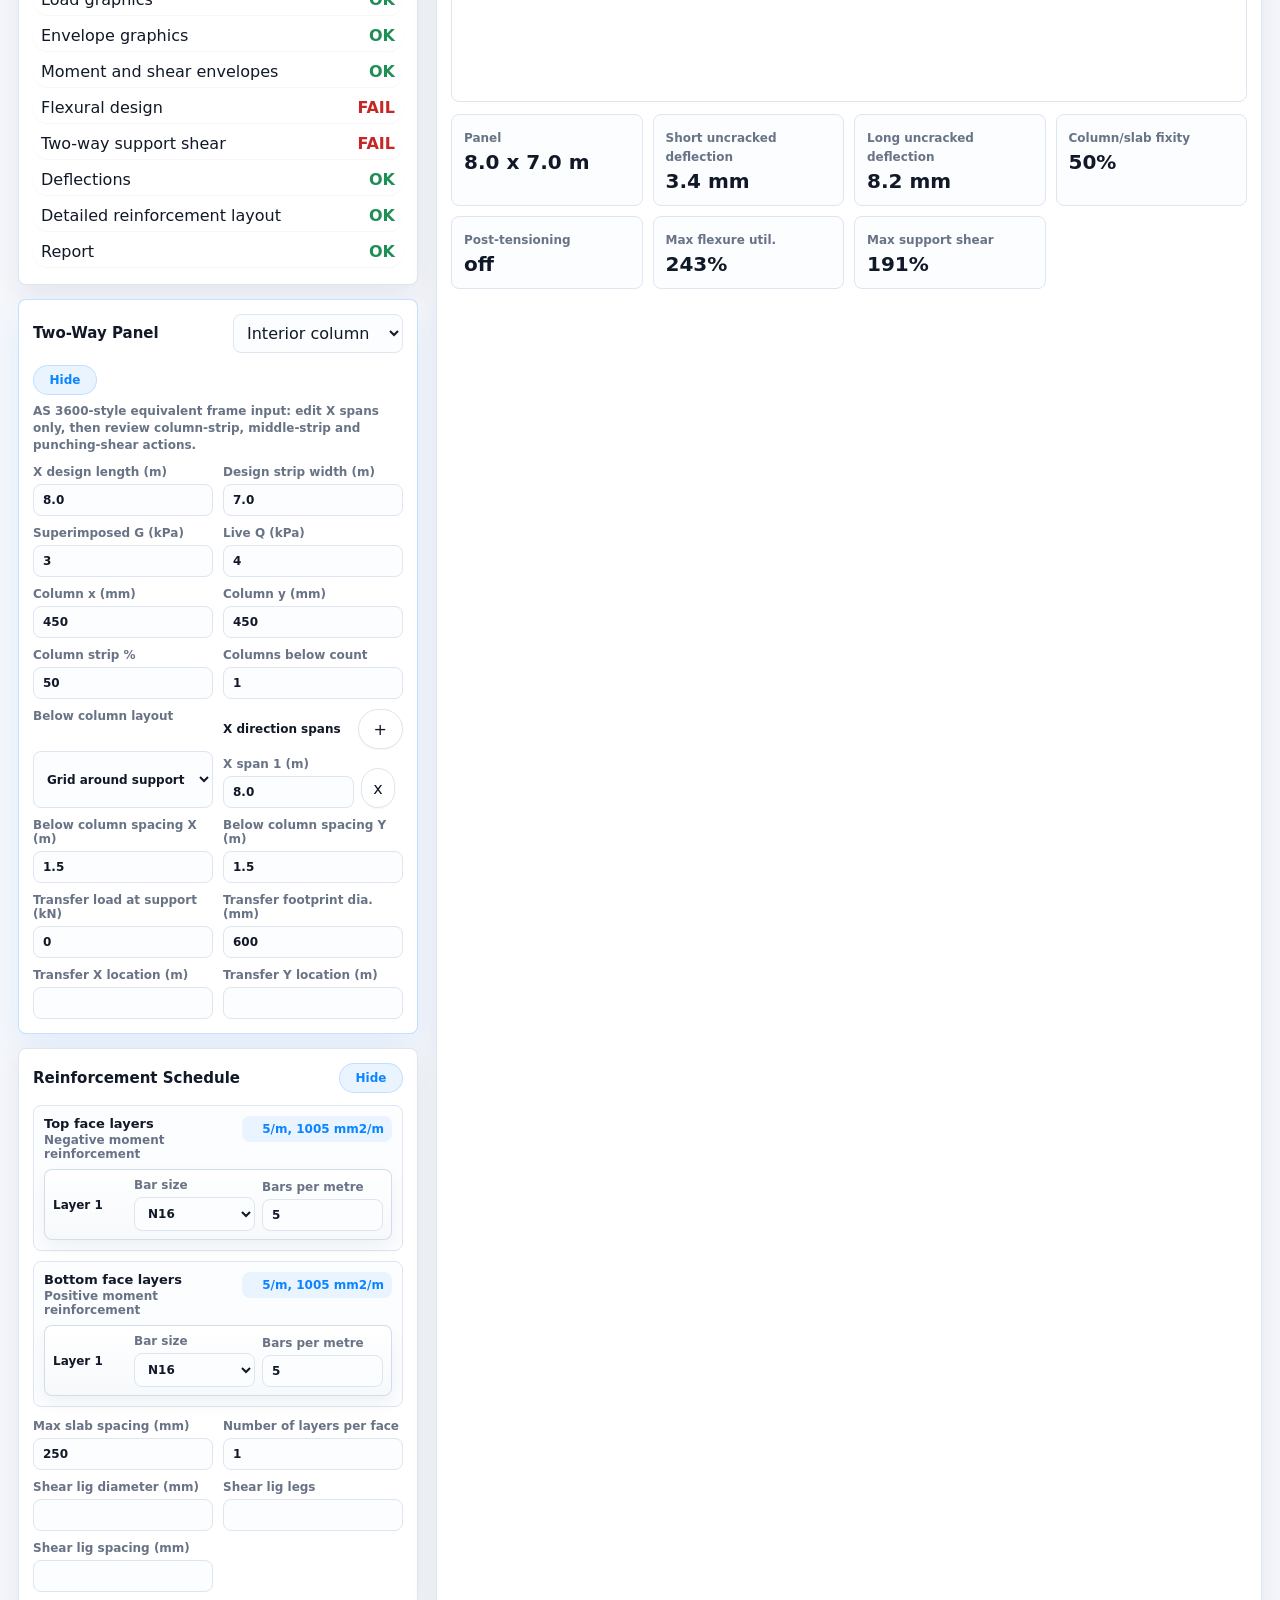
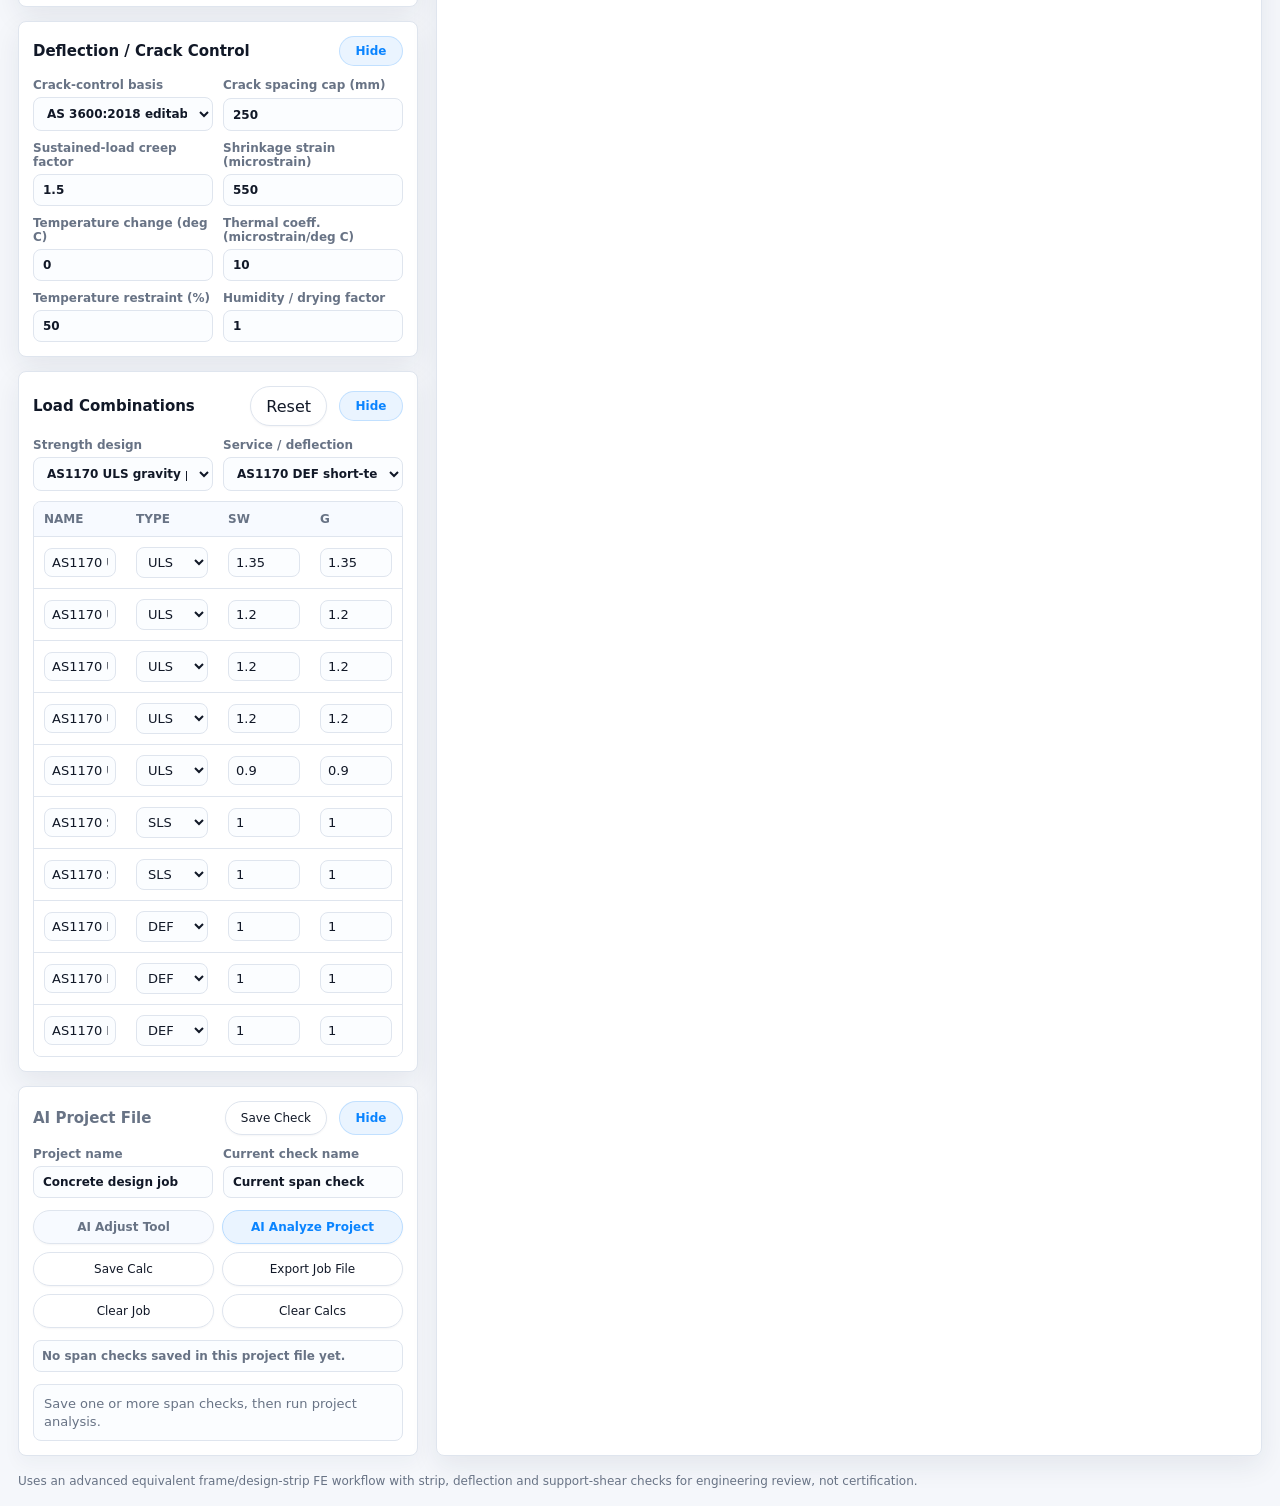
==== commit 5ec27ea5: "Load model cleanup UI layer" ====
--- a/index.html
+++ b/index.html
@@ -5,6 +5,7 @@
     <meta name="viewport" content="width=device-width, initial-scale=1" />
     <title>Advanced Concrete Design Tool 2026.05</title>
     <link rel="stylesheet" href="styles.css?v=20260520-ui-cleanup" />
+    <link rel="stylesheet" href="model-cleanup.css?v=20260520-model-cleanup" />
   </head>
   <body>
     <header class="app-header">
@@ -21,7 +22,7 @@
       <button type="button" class="menu-command" data-menu-command="file">File</button>
       <button type="button" class="menu-command" data-menu-command="edit">Edit</button>
       <button type="button" class="menu-command" data-menu-command="view">View</button>
-      <button type="button" class="menu-action" data-view="loads">Input</button>
+      <button type="button" class="menu-command" data-menu-command="input">Input</button>
       <button type="button" id="calculateBtn">Calculate</button>
       <button type="button" class="menu-action" data-view="actions">Results</button>
       <button type="button" class="menu-action" data-view="report">Report</button>
@@ -49,7 +50,7 @@
             <label>fsy (MPa)<input id="fsy" type="number" min="250" step="10" /></label>
             <label>Ec (MPa)<input id="ec" type="number" min="15000" step="500" /></label>
             <label class="check inline-check"><input id="ecAuto" type="checkbox" /> Auto Ec from f'c</label>
-            <label>FE elements/span<input id="elementsPerSpan" type="number" min="1" max="40" step="1" /></label>
+            <label class="compat-control">FE elements/span<input id="elementsPerSpan" type="number" min="1" max="40" step="1" /></label>
             <label>Service section analysis
               <select id="sectionAnalysisMode">
                 <option value="uncracked">Uncracked transformed section</option>
@@ -58,9 +59,10 @@
             </label>
             <label>Column/slab fixity (%)<input id="columnFixity" type="number" min="0" max="100" step="5" /></label>
             <label>Deflection check L/<input id="deflectionRatio" type="number" min="100" step="10" /></label>
-            <label>Compression stress check<input id="stressCompFactor" type="number" min="0.1" step="0.05" /></label>
-            <label>Tension stress check<input id="stressTensFactor" type="number" min="0" step="0.05" /></label>
-          </div>
+            <label class="compat-control">Compression stress check<input id="stressCompFactor" type="number" min="0.1" step="0.05" /></label>
+            <label class="compat-control">Tension stress check<input id="stressTensFactor" type="number" min="0" step="0.05" /></label>
+          </div>
+          <label class="check pt-member-toggle"><input id="ptEnabled" type="checkbox" /> Include post-tensioning tendons</label>
           <label class="check"><input id="selfWeight" type="checkbox" /> Include concrete self-weight at 24 kN/m3</label>
           <div class="member-actions">
             <span id="memberContextLabel">Two-way slab panel design</span>
@@ -140,14 +142,14 @@
             </select>
           </div>
           <div class="grid two">
-            <label>Panel Lx (m)<input id="panelX" type="number" min="1" step="0.1" /></label>
-            <label>Panel Ly (m)<input id="panelY" type="number" min="1" step="0.1" /></label>
+            <label>X design length (m)<input id="panelX" type="number" min="1" step="0.1" /></label>
+            <label>Design strip width (m)<input id="panelY" type="number" min="1" step="0.1" /></label>
             <label>Superimposed G (kPa)<input id="areaG" type="number" min="0" step="0.1" /></label>
             <label>Live Q (kPa)<input id="areaQ" type="number" min="0" step="0.1" /></label>
             <label>Column x (mm)<input id="columnX" type="number" min="100" step="25" /></label>
             <label>Column y (mm)<input id="columnY" type="number" min="100" step="25" /></label>
             <label>Column strip %<input id="columnStripPercent" type="number" min="20" max="80" step="5" /></label>
-            <label>Plate grid<input id="plateGrid" type="number" min="8" max="32" step="2" /></label>
+            <label class="compat-control">Plate grid<input id="plateGrid" type="number" min="8" max="32" step="2" /></label>
             <label>Columns below count<input id="columnsBelowCount" type="number" min="1" max="9" step="1" /></label>
             <label>Below column layout
               <select id="columnsBelowLayout">
@@ -156,14 +158,14 @@
                 <option value="lineY">Line along Y</option>
               </select>
             </label>
-            <div class="span-editor two-way-span-editor">
+            <div class="span-editor two-way-span-editor two-way-x-editor">
               <div class="span-editor-head">
                 <h3>X direction spans</h3>
                 <button id="addPanelXSpanBtn" type="button" title="Add X span">+</button>
               </div>
               <div id="panelXSpans" class="rows compact-rows"></div>
             </div>
-            <div class="span-editor two-way-span-editor">
+            <div class="span-editor two-way-span-editor compat-control two-way-y-editor">
               <div class="span-editor-head">
                 <h3>Y direction spans</h3>
                 <button id="addPanelYSpanBtn" type="button" title="Add Y span">+</button>
@@ -241,7 +243,7 @@
           <div class="section-title">
             <h2>Post-Tensioning Force</h2>
           </div>
-          <label class="check"><input id="ptEnabled" type="checkbox" /> Include post-tensioning tendons</label>
+          <div class="pt-enabled-placeholder"></div>
           <div class="grid two">
             <label>Force input method
               <select id="ptForceMode">
@@ -357,10 +359,13 @@
 
         <div class="view active" id="view-model">
           <div class="output-layout">
-            <div>
+            <div class="model-main-column">
           <div id="designStatus" class="status-banner"></div>
-          <div class="canvas-wrap model-canvas-wrap">
-            <canvas id="modelCanvas" width="1200" height="520"></canvas>
+          <div class="model-overview-grid">
+            <div class="canvas-wrap model-canvas-wrap">
+              <canvas id="modelCanvas" width="1400" height="660"></canvas>
+            </div>
+            <aside id="modelInfoPanel" class="model-info-panel"></aside>
           </div>
           <div class="model-subhead">
             <h3>PT Tendon Profile</h3>
@@ -452,7 +457,7 @@
                   <th>Zone</th>
                   <th>Location</th>
                   <th>Mu*</th>
-                  <th>Ï†Mu</th>
+                  <th>phi Mu</th>
                   <th>As req.</th>
                   <th>Provided</th>
                   <th>Util.</th>
@@ -485,5 +490,6 @@
     </script>
     <script src="app.js?v=20260520-ui-cleanup2"></script>
     <script src="ui-fixes.js?v=20260520-ui-cleanup"></script>
+    <script src="model-cleanup.js?v=20260520-model-cleanup"></script>
   </body>
 </html>
--- a/styles.css
+++ b/styles.css
@@ -164,6 +164,46 @@
   background: var(--soft-blue);
 }
 
+.menu-dropdown {
+  position: fixed;
+  z-index: 40;
+  width: min(280px, calc(100vw - 24px));
+  padding: 8px;
+  border: 1px solid var(--line);
+  border-radius: 8px;
+  background: #ffffff;
+  box-shadow: 0 18px 36px rgba(31, 42, 68, 0.18);
+}
+
+.menu-dropdown-title {
+  padding: 7px 9px 8px;
+  color: var(--muted);
+  font-size: 11px;
+  font-weight: 900;
+  text-transform: uppercase;
+}
+
+.menu-dropdown button {
+  display: block;
+  width: 100%;
+  height: auto;
+  min-height: 34px;
+  margin: 1px 0;
+  padding: 7px 9px;
+  border: 0;
+  border-radius: 8px;
+  background: transparent;
+  box-shadow: none;
+  text-align: left;
+  font-size: 13px;
+}
+
+.menu-dropdown button:hover {
+  color: var(--accent);
+  background: var(--soft-blue);
+  transform: none;
+}
+
 .input-panel,
 .output-panel {
   min-width: 0;
@@ -189,13 +229,20 @@
 
 .section-title {
   display: flex;
+  flex-wrap: wrap;
   justify-content: space-between;
   align-items: center;
   gap: 12px;
   margin-bottom: 12px;
 }
 
+.section-title h2 {
+  flex: 1 1 auto;
+  min-width: 0;
+}
+
 .section-title select {
+  flex: 0 0 170px;
   width: 170px;
 }
 
@@ -211,6 +258,10 @@
   box-shadow: none;
 }
 
+.input-toggle {
+  flex: 0 0 auto;
+}
+
 .workflow-section {
   transition: padding 160ms ease, border-color 160ms ease, box-shadow 160ms ease;
 }
@@ -222,6 +273,19 @@
 
 .workflow-section.collapsed .section-title {
   margin-bottom: 0;
+}
+
+.input-section-collapsed {
+  padding-bottom: 8px !important;
+  box-shadow: 0 8px 20px rgba(31, 42, 68, 0.05);
+}
+
+.input-section-collapsed .section-title {
+  margin-bottom: 0;
+}
+
+.input-section-collapsed > :not(.section-title) {
+  display: none !important;
 }
 
 .section-hint {
@@ -293,7 +357,7 @@
 
 .ai-actions {
   display: grid;
-  grid-template-columns: repeat(4, minmax(0, 1fr));
+  grid-template-columns: repeat(2, minmax(0, 1fr));
   gap: 8px;
   margin-top: 12px;
 }
@@ -702,8 +766,12 @@
 
 .output-layout {
   display: grid;
-  grid-template-columns: 190px minmax(0, 1fr);
+  grid-template-columns: minmax(0, 1fr);
   gap: 14px;
+}
+
+#view-model .output-layout {
+  grid-template-columns: minmax(0, 1fr);
 }
 
 .result-tree {
@@ -866,6 +934,10 @@
   min-height: 590px;
 }
 
+.model-canvas-wrap {
+  min-height: 320px;
+}
+
 .section-canvas {
   min-height: 280px;
 }
@@ -877,12 +949,80 @@
 
 .geometry-canvas {
   margin-top: 12px;
-  min-height: 210px;
+  min-height: 320px;
+  cursor: grab;
+}
+
+.model-geometry-canvas {
+  min-height: 500px;
+}
+
+.model-pt-canvas {
+  min-height: 430px;
+}
+
+.model-pt-canvas canvas {
+  min-height: 360px;
+}
+
+.model-subhead {
+  display: flex;
+  align-items: baseline;
+  justify-content: space-between;
+  gap: 12px;
+  margin: 14px 0 8px;
+}
+
+.model-subhead h3 {
+  margin: 0;
+  font-size: 16px;
+}
+
+.model-subhead span {
+  color: var(--muted);
+  font-size: 12px;
+  font-weight: 700;
+}
+
+.geometry-canvas:active {
+  cursor: grabbing;
 }
 
 .pt-profile-canvas {
   margin-top: 12px;
-  min-height: 120px;
+  min-height: 260px;
+  cursor: crosshair;
+}
+
+.span-editor {
+  display: grid;
+  gap: 8px;
+}
+
+.span-editor-head {
+  display: flex;
+  align-items: center;
+  justify-content: space-between;
+  gap: 8px;
+}
+
+.span-editor-head h3 {
+  margin: 0;
+  font-size: 12px;
+  color: var(--ink);
+}
+
+.compact-rows {
+  gap: 6px;
+}
+
+.compact-span-row {
+  grid-template-columns: 1fr 42px;
+}
+
+.loads-canvas {
+  margin-bottom: 12px;
+  min-height: 260px;
 }
 
 .design-stack {
@@ -1041,8 +1181,9 @@
   .support-fixity-grid,
   .pt-profile-grid,
   .pt-profile-summary,
-  .output-layout {
-    grid-template-columns: 1fr 1fr;
+  .output-layout,
+  #view-model .output-layout {
+    grid-template-columns: 1fr;
   }
 }
 
--- a/model-cleanup.css
+++ b/model-cleanup.css
@@ -0,0 +1,150 @@
+.compat-control {
+  display: none !important;
+}
+
+.pt-member-toggle {
+  margin-top: 10px;
+  padding: 10px;
+  border: 1px solid rgba(10, 132, 255, 0.18);
+  border-radius: 8px;
+  background: #f7fbff;
+}
+
+.model-main-column {
+  min-width: 0;
+}
+
+.model-overview-grid {
+  display: grid;
+  grid-template-columns: minmax(0, 1.65fr) minmax(260px, 0.8fr);
+  gap: 12px;
+  align-items: stretch;
+}
+
+.model-info-panel,
+.punching-shear-panel {
+  min-width: 0;
+  border: 1px solid var(--line);
+  border-radius: 8px;
+  padding: 14px;
+  background: #fbfdff;
+}
+
+.model-info-panel {
+  display: grid;
+  align-content: start;
+  gap: 10px;
+}
+
+.model-info-panel h3,
+.punching-shear-panel h3 {
+  margin: 0 0 4px;
+  font-size: 15px;
+}
+
+.model-info-list {
+  display: grid;
+  gap: 8px;
+}
+
+.model-info-row {
+  display: grid;
+  grid-template-columns: minmax(105px, 0.42fr) minmax(0, 1fr);
+  gap: 9px;
+  padding: 8px;
+  border: 1px solid rgba(223, 229, 238, 0.86);
+  border-radius: 8px;
+  background: #fff;
+}
+
+.model-info-row span,
+.punching-shear-grid span {
+  color: var(--muted);
+  font-size: 11px;
+  font-weight: 850;
+  text-transform: uppercase;
+}
+
+.model-info-row b {
+  color: var(--ink);
+  font-size: 12px;
+  line-height: 1.35;
+}
+
+.model-info-note {
+  margin: 2px 0 0;
+  color: var(--muted);
+  font-size: 12px;
+  line-height: 1.42;
+}
+
+.punching-shear-panel {
+  display: grid;
+  gap: 10px;
+  margin-top: 12px;
+}
+
+.punching-shear-grid {
+  display: grid;
+  grid-template-columns: repeat(3, minmax(0, 1fr));
+  gap: 8px;
+}
+
+.punching-shear-grid div {
+  padding: 10px;
+  border: 1px solid rgba(223, 229, 238, 0.86);
+  border-radius: 8px;
+  background: #fff;
+}
+
+.punching-shear-grid span {
+  display: block;
+}
+
+.punching-shear-grid b {
+  display: block;
+  margin-top: 4px;
+  font-size: 16px;
+}
+
+body:not(.pt-enabled) #ptProfileSection,
+body:not(.pt-enabled) #postTensioningSection,
+body:not(.pt-enabled) .model-pt-canvas,
+body:not(.pt-enabled) .model-pt-heading {
+  display: none !important;
+}
+
+.right-side-diagram {
+  margin-top: 0;
+  min-height: 380px;
+}
+
+.input-category-panel {
+  display: grid;
+  gap: 8px;
+  width: min(360px, calc(100vw - 24px));
+}
+
+.input-category-panel button {
+  display: grid;
+  grid-template-columns: 1fr auto;
+  gap: 8px;
+  width: 100%;
+}
+
+.input-category-panel small {
+  color: var(--muted);
+  font-size: 11px;
+  font-weight: 700;
+}
+
+.model-subhead.model-pt-heading {
+  margin-top: 18px;
+}
+
+@media (max-width: 900px) {
+  .model-overview-grid,
+  .punching-shear-grid {
+    grid-template-columns: 1fr;
+  }
+}
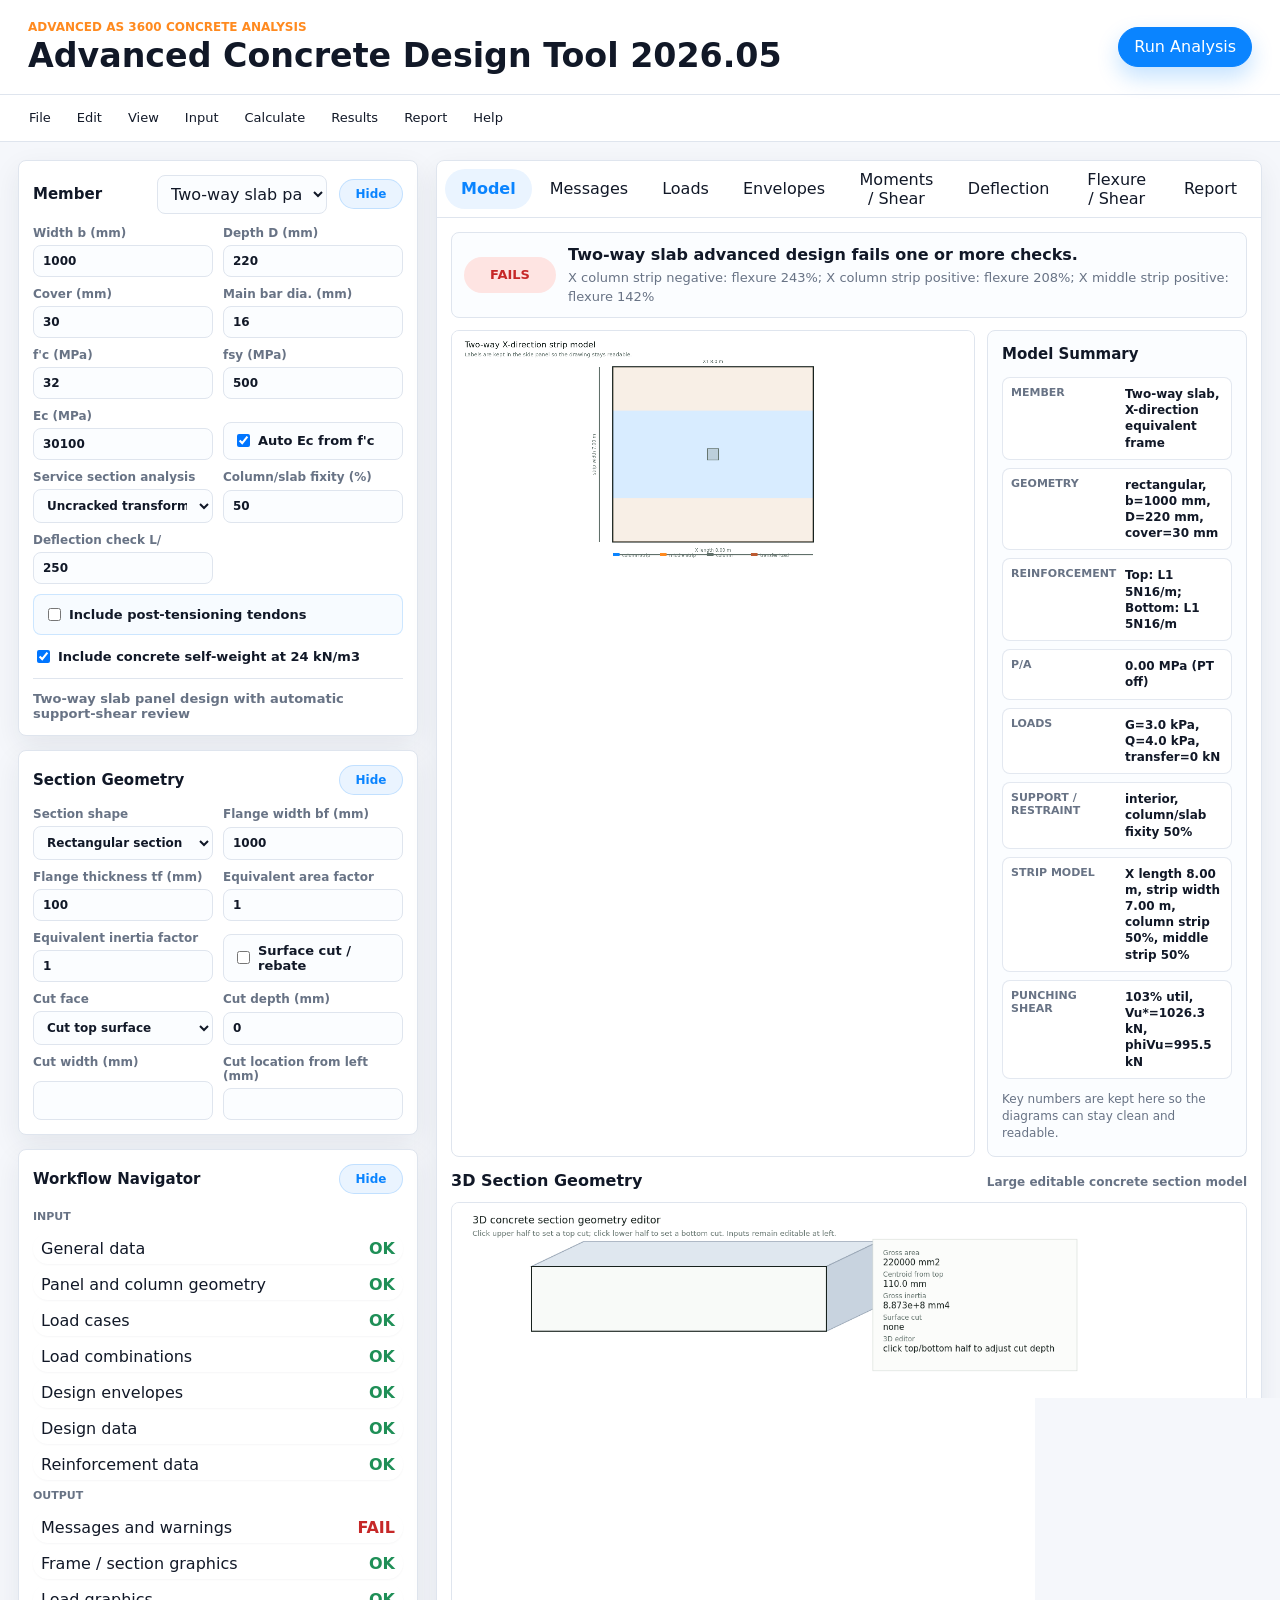
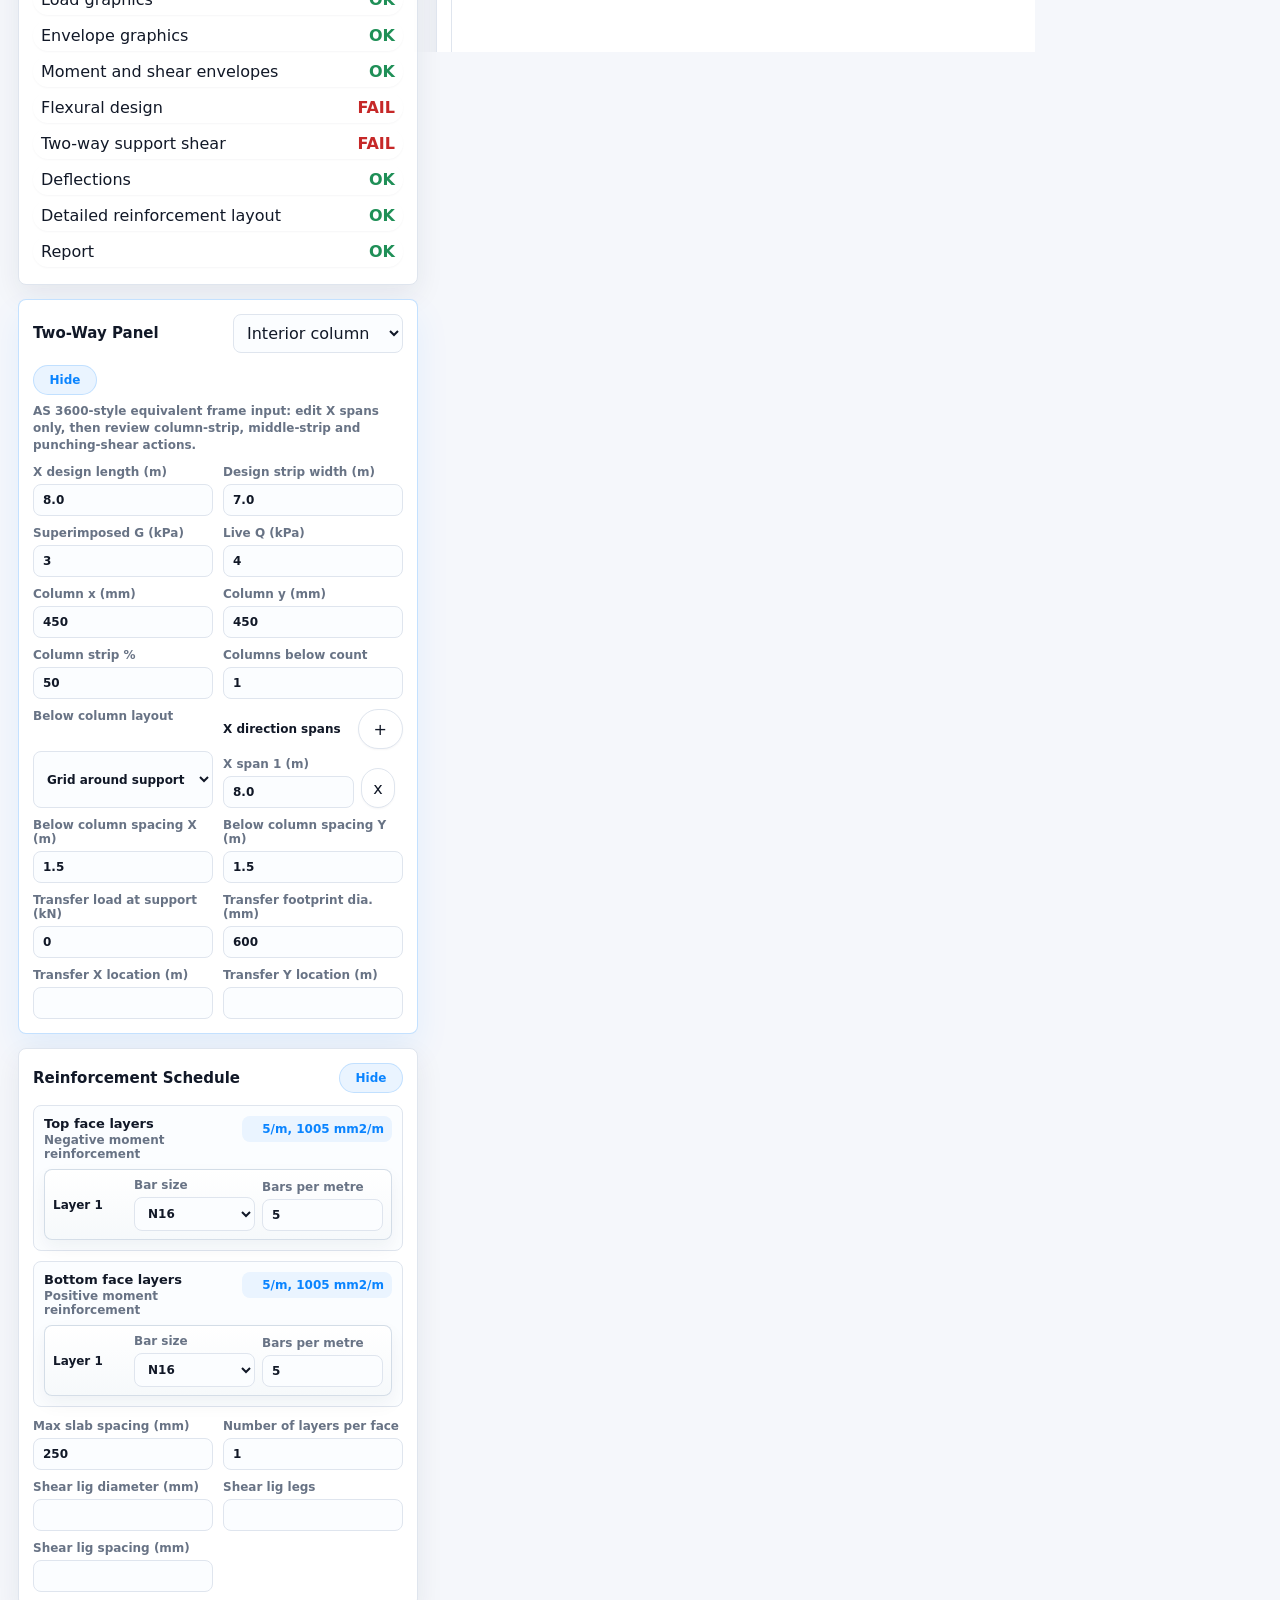
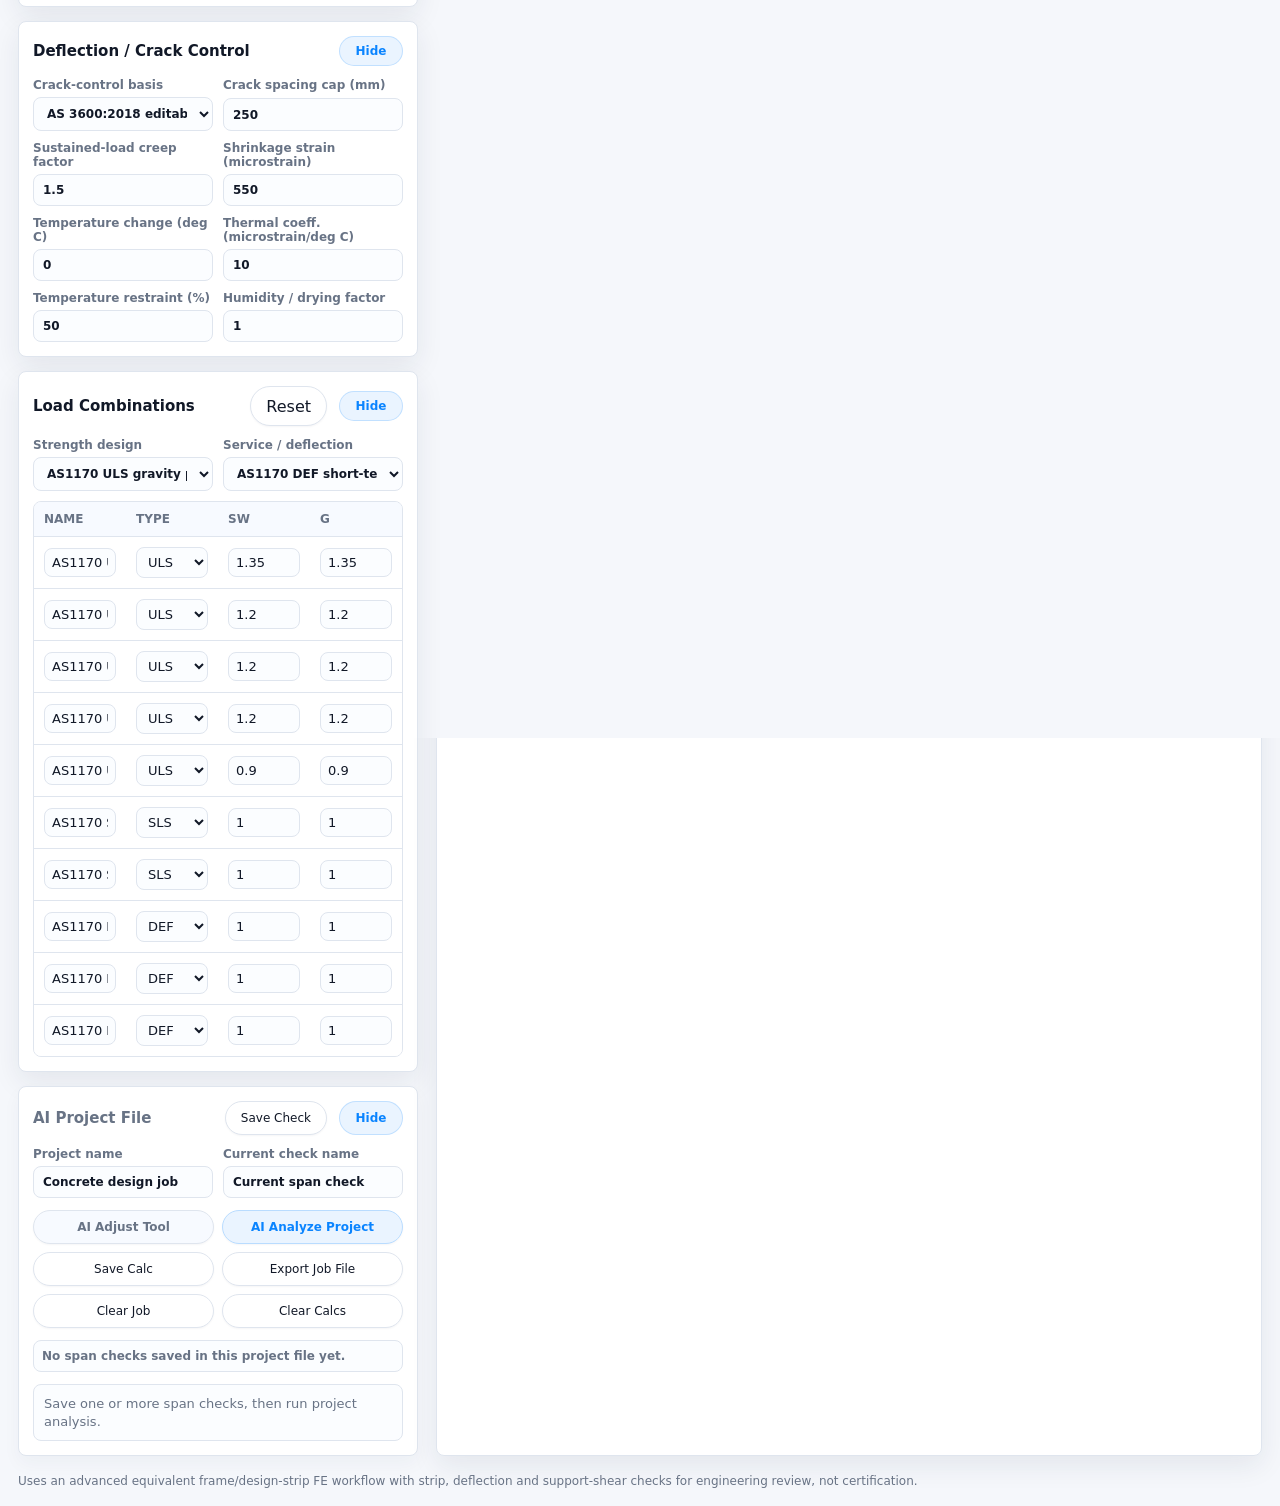
==== commit 521b7b7f: "Load line member transfer load overlay" ====
--- a/index.html
+++ b/index.html
@@ -491,5 +491,6 @@
     <script src="app.js?v=20260520-ui-cleanup2"></script>
     <script src="ui-fixes.js?v=20260520-ui-cleanup"></script>
     <script src="model-cleanup.js?v=20260520-model-cleanup"></script>
+    <script src="line-transfer.js?v=20260520-line-transfer"></script>
   </body>
 </html>
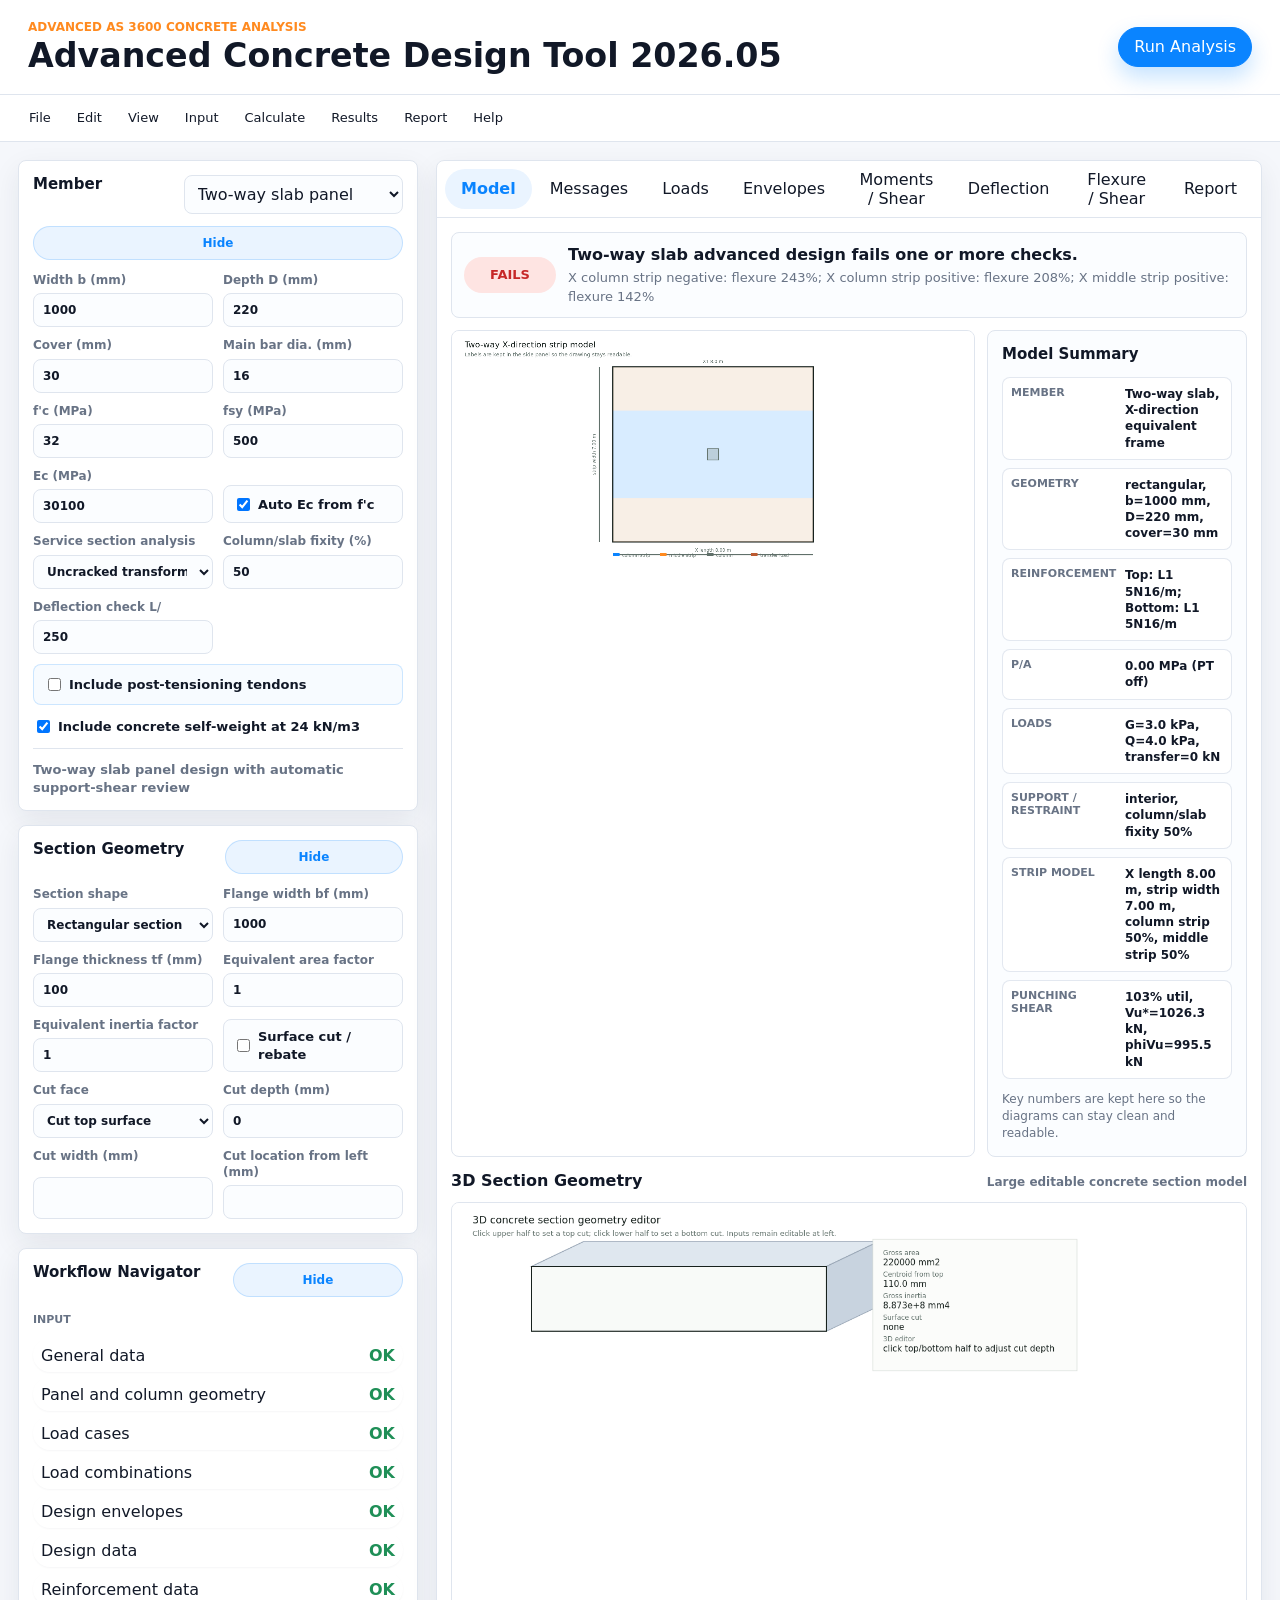
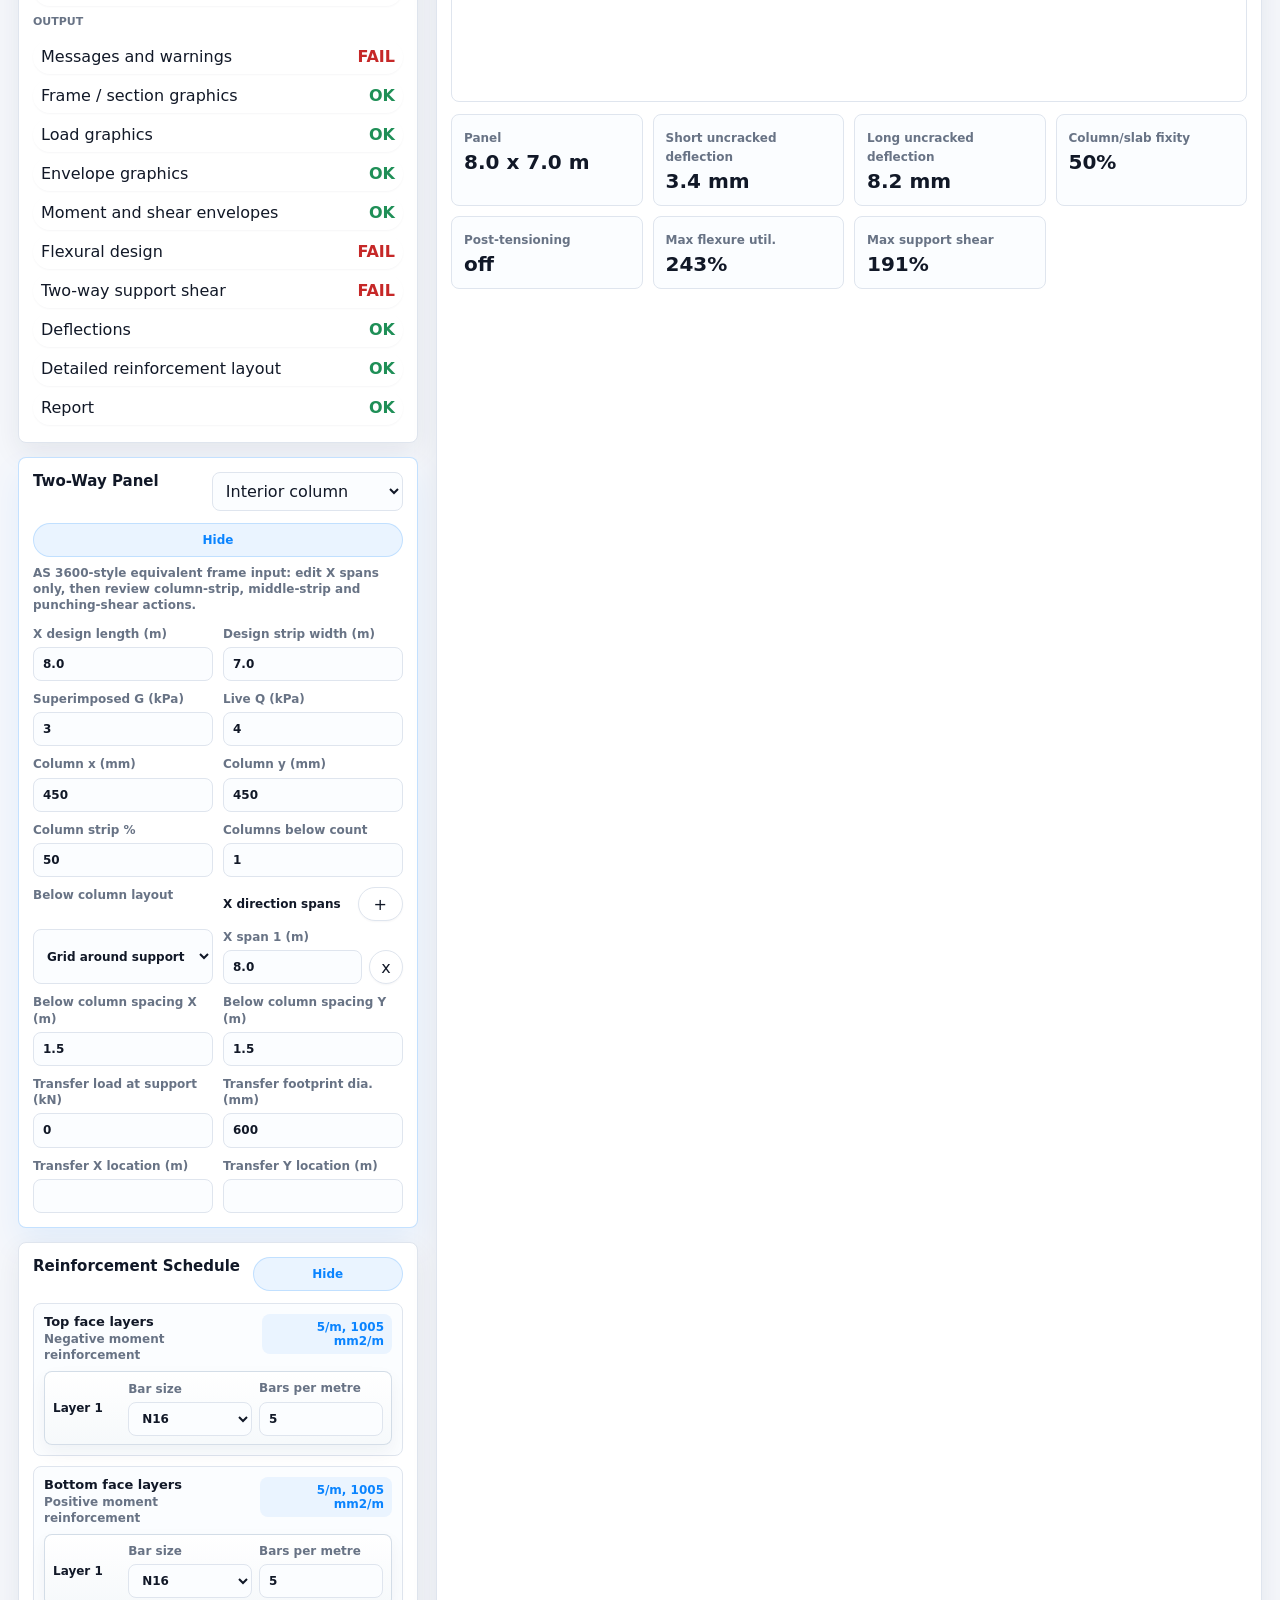
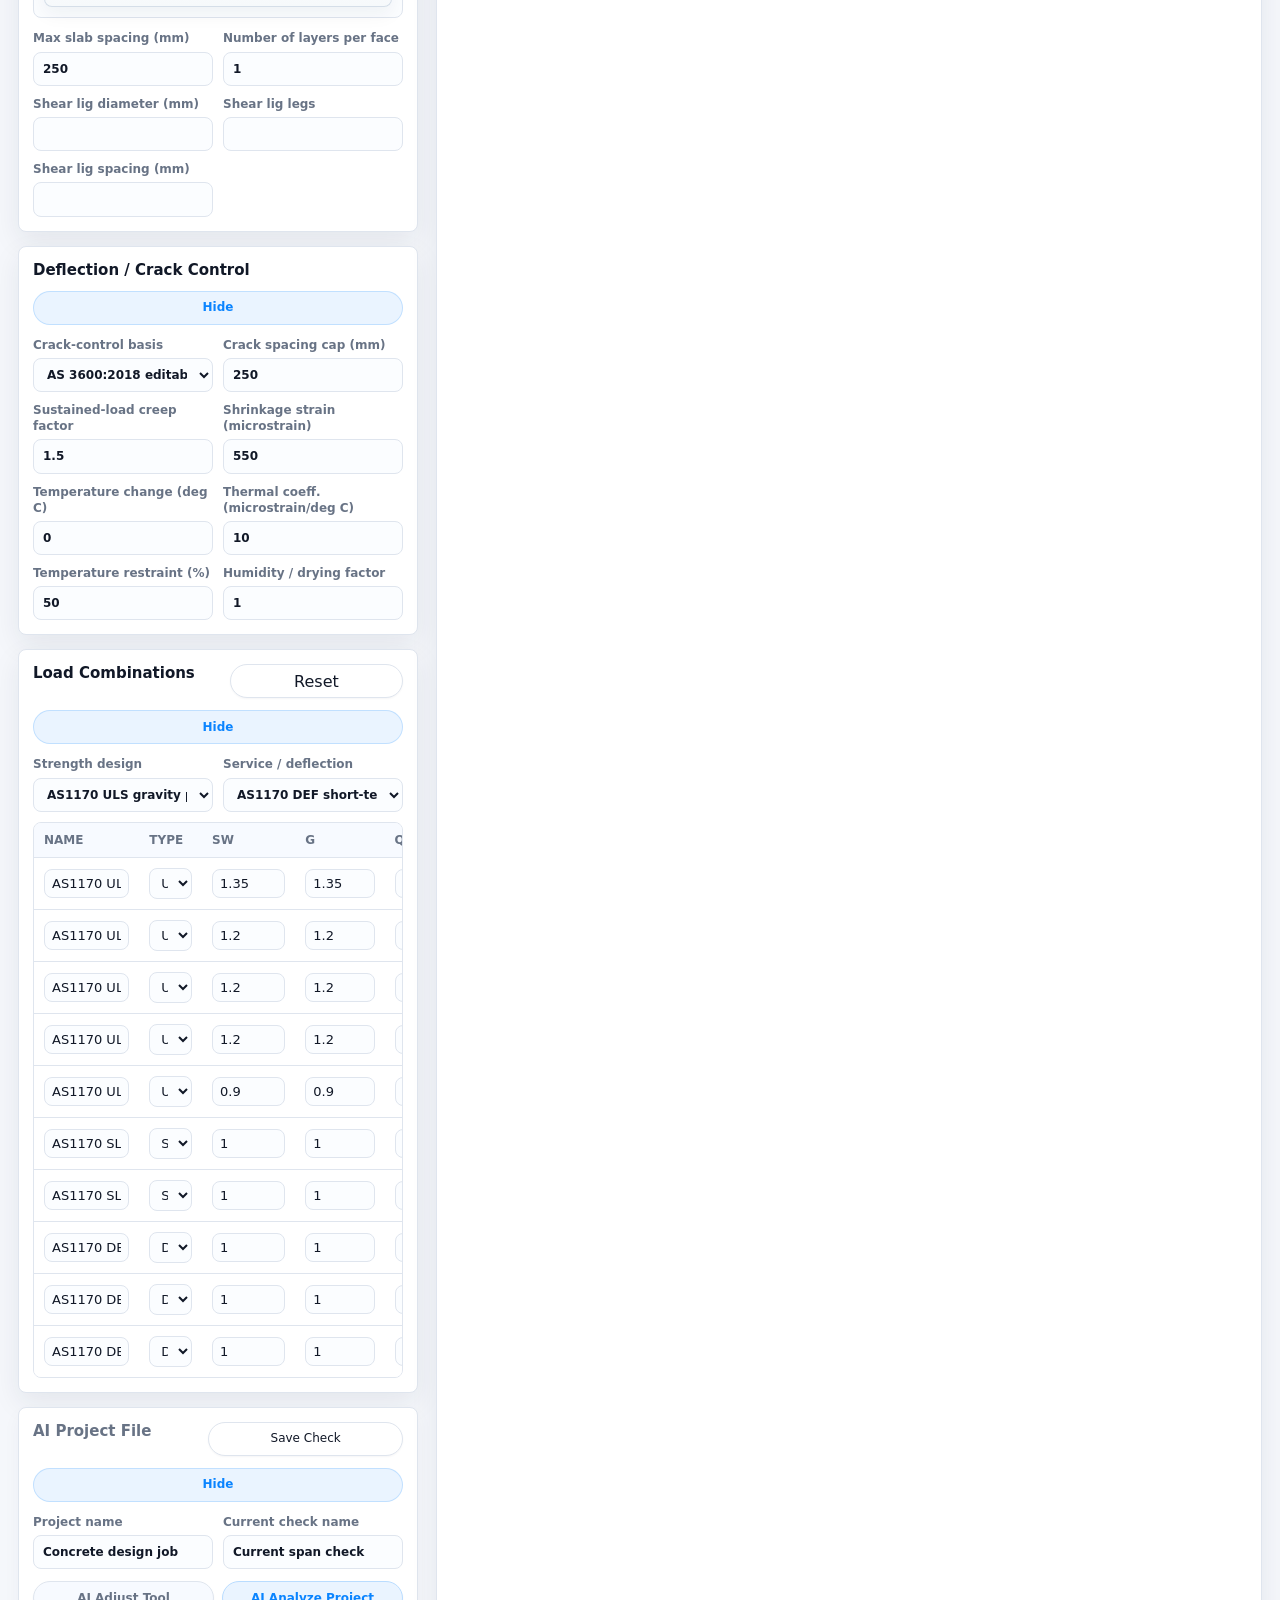
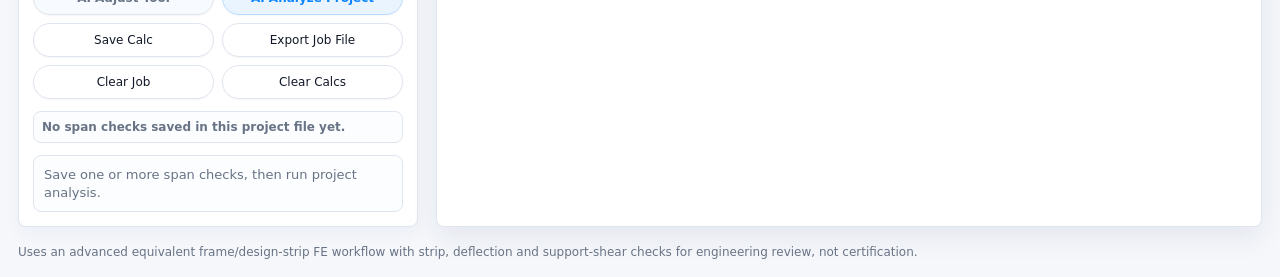
==== commit b0e58524: "Load input wrapping fixes" ====
--- a/index.html
+++ b/index.html
@@ -6,6 +6,7 @@
     <title>Advanced Concrete Design Tool 2026.05</title>
     <link rel="stylesheet" href="styles.css?v=20260520-ui-cleanup" />
     <link rel="stylesheet" href="model-cleanup.css?v=20260520-model-cleanup" />
+    <link rel="stylesheet" href="input-polish.css?v=20260520-input-polish" />
   </head>
   <body>
     <header class="app-header">
@@ -491,6 +492,6 @@
     <script src="app.js?v=20260520-ui-cleanup2"></script>
     <script src="ui-fixes.js?v=20260520-ui-cleanup"></script>
     <script src="model-cleanup.js?v=20260520-model-cleanup"></script>
-    <script src="line-transfer.js?v=20260520-line-transfer"></script>
+    <script src="line-transfer.js?v=20260520-input-polish"></script>
   </body>
 </html>
--- a/input-polish.css
+++ b/input-polish.css
@@ -0,0 +1,142 @@
+.input-panel,
+.input-panel * {
+  min-width: 0;
+}
+
+.input-panel label,
+.input-panel .section-hint,
+.input-panel .line-transfer-note,
+.input-panel .fixity-heading span,
+.input-panel .member-actions span,
+.input-panel .pt-profile-heading span,
+.input-panel .pt-profile-summary,
+.input-panel .reo-group span,
+.input-panel .project-check-item span,
+.input-panel .ai-recommendations,
+.input-panel .workflow-tree {
+  max-width: 100%;
+  overflow-wrap: anywhere;
+  word-break: normal;
+  line-height: 1.35;
+}
+
+.input-panel input,
+.input-panel select,
+.input-panel textarea {
+  max-width: 100%;
+  min-width: 0;
+}
+
+.input-panel button {
+  max-width: 100%;
+  min-width: 0;
+  height: auto;
+  min-height: 34px;
+  white-space: normal;
+  overflow-wrap: anywhere;
+  line-height: 1.2;
+}
+
+.input-panel .grid.two,
+.input-panel .combo-selects,
+.input-panel .support-fixity-grid,
+.input-panel .pt-profile-grid,
+.input-panel .pt-profile-summary,
+.input-panel .ai-actions,
+.input-panel .reo-settings {
+  grid-template-columns: repeat(2, minmax(0, 1fr));
+}
+
+.input-panel .section-title {
+  align-items: start;
+}
+
+.input-panel .section-title h2 {
+  overflow-wrap: anywhere;
+}
+
+.input-panel .section-title select,
+.input-panel .section-title button {
+  flex: 1 1 150px;
+  width: auto;
+}
+
+.input-panel .check {
+  grid-template-columns: auto minmax(0, 1fr);
+}
+
+.span-row {
+  grid-template-columns: repeat(4, minmax(0, 1fr)) minmax(34px, auto);
+}
+
+.span-row button {
+  width: 100%;
+  min-width: 34px;
+}
+
+.compact-span-row {
+  grid-template-columns: minmax(0, 1fr) minmax(34px, auto);
+}
+
+.reo-group-head {
+  min-width: 0;
+}
+
+.reo-group-head > div {
+  min-width: 0;
+}
+
+.reo-group-head b {
+  min-width: 0;
+  max-width: 45%;
+  overflow-wrap: anywhere;
+}
+
+.reo-layer-row {
+  grid-template-columns: minmax(48px, 0.55fr) minmax(0, 1fr) minmax(0, 1fr);
+}
+
+.input-category-panel {
+  width: min(380px, calc(100vw - 24px));
+}
+
+.input-category-panel button {
+  grid-template-columns: minmax(0, 1fr);
+}
+
+.input-category-panel small {
+  white-space: normal;
+  overflow-wrap: anywhere;
+}
+
+@media (max-width: 760px) {
+  .input-panel .grid.two,
+  .input-panel .combo-selects,
+  .input-panel .support-fixity-grid,
+  .input-panel .pt-profile-grid,
+  .input-panel .pt-profile-summary,
+  .input-panel .ai-actions,
+  .input-panel .reo-settings,
+  .span-row,
+  .compact-span-row,
+  .reo-layer-row {
+    grid-template-columns: 1fr;
+  }
+
+  .input-panel .section-title {
+    display: grid;
+    grid-template-columns: 1fr;
+  }
+
+  .input-panel .section-title select,
+  .input-panel .section-title button,
+  .reo-group-head b {
+    width: 100%;
+    max-width: 100%;
+  }
+
+  .reo-group-head {
+    display: grid;
+    grid-template-columns: 1fr;
+  }
+}
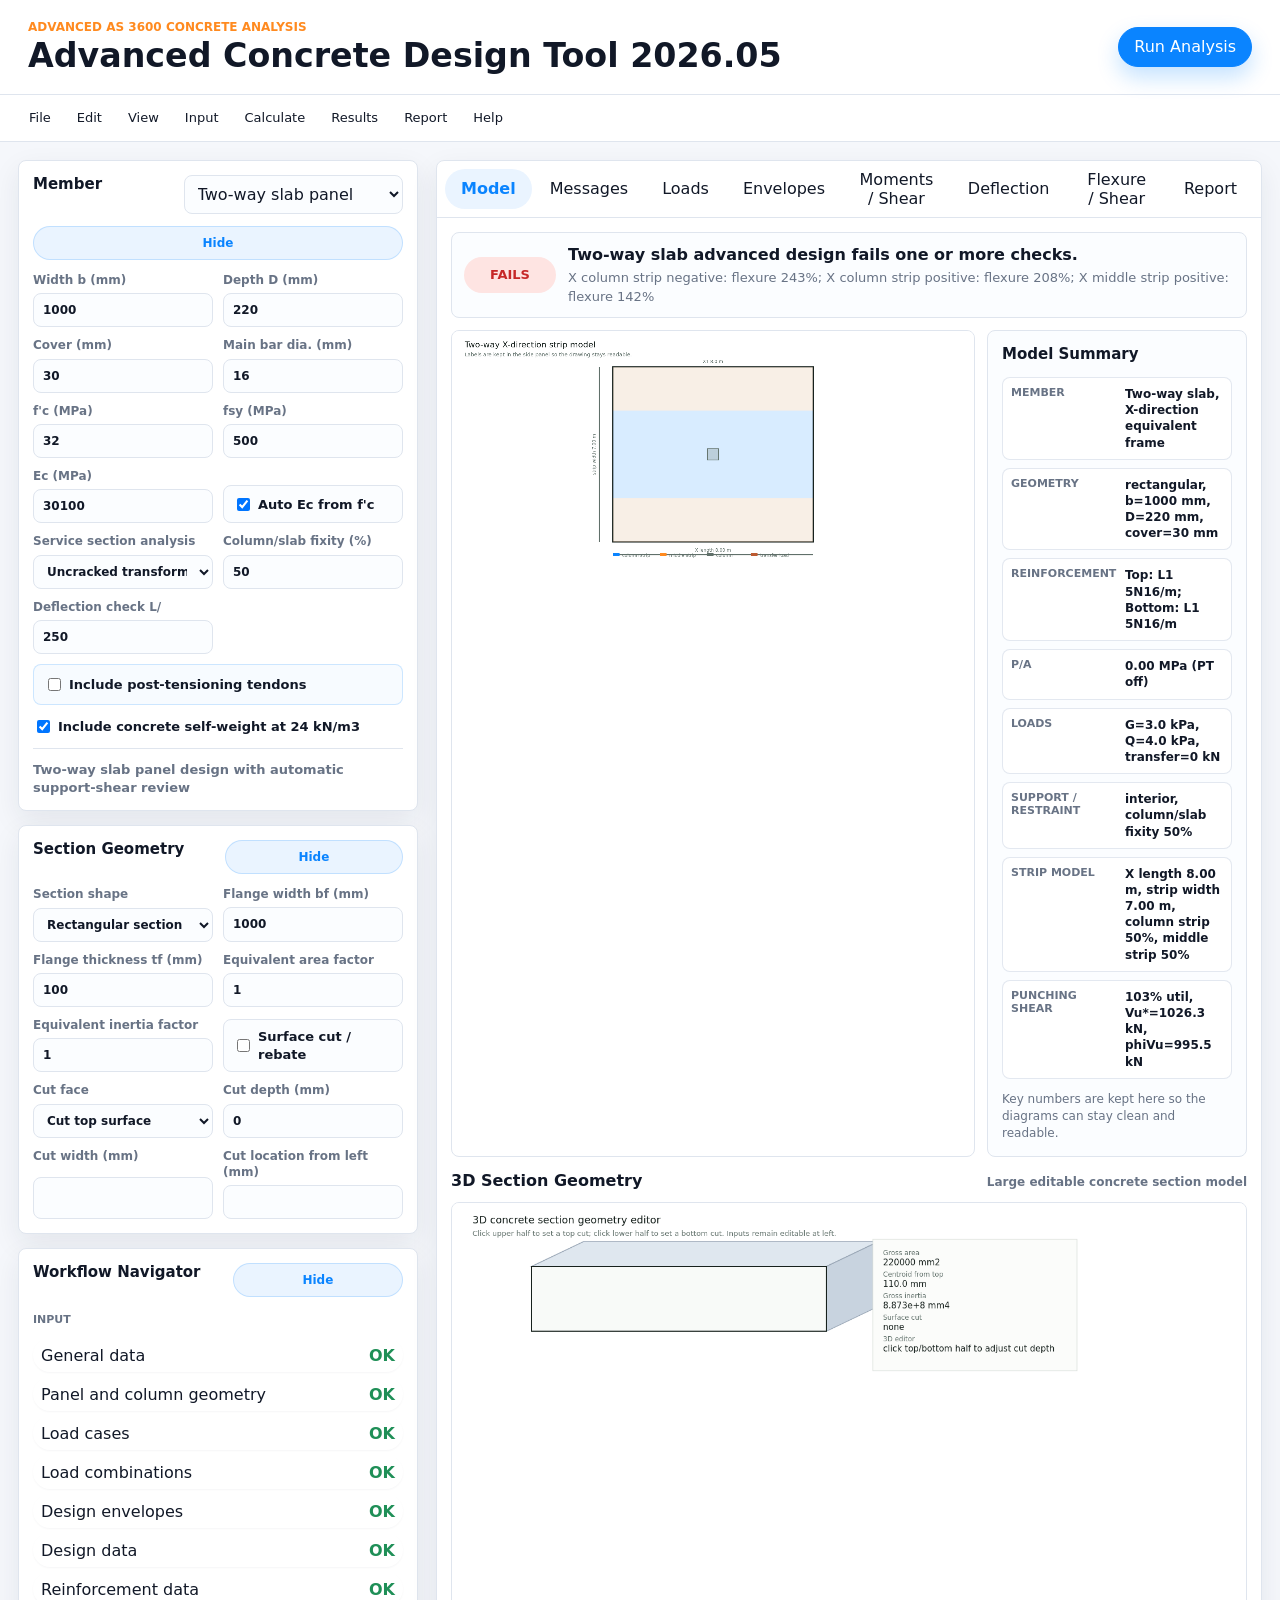
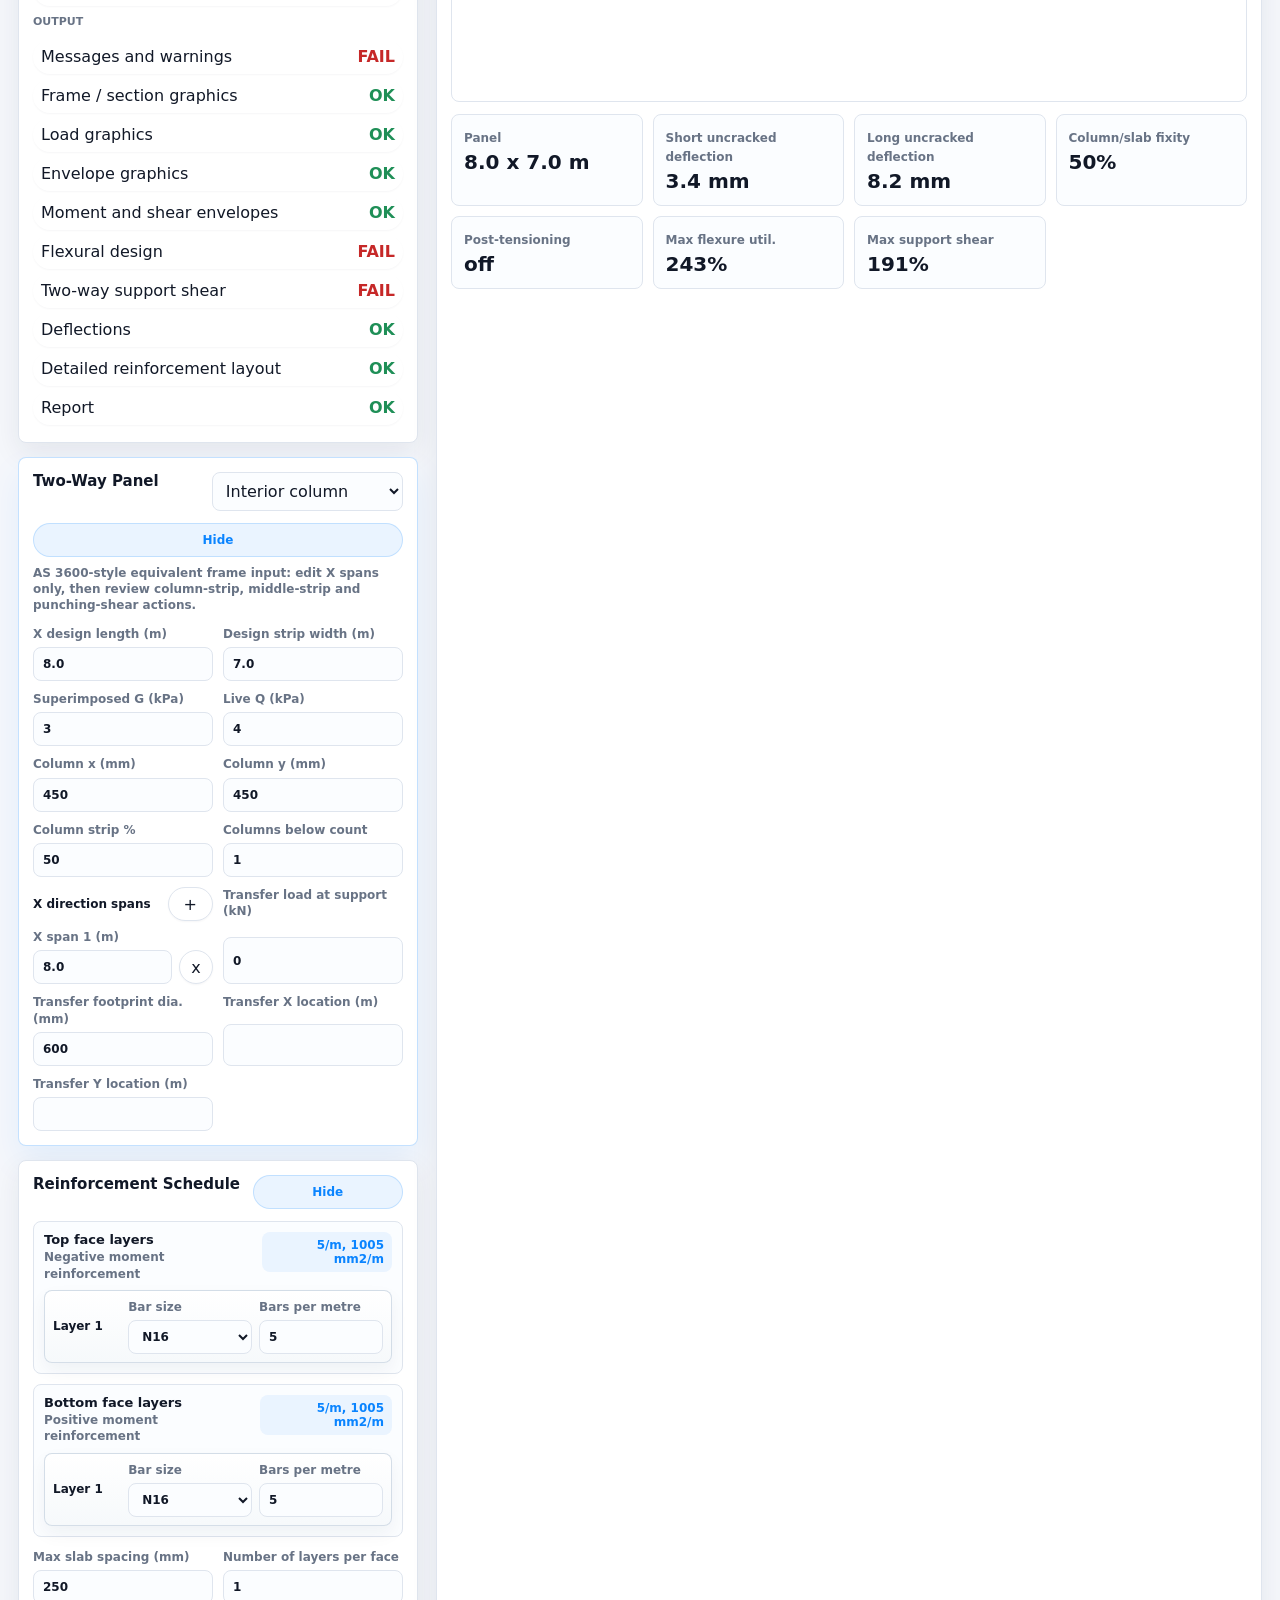
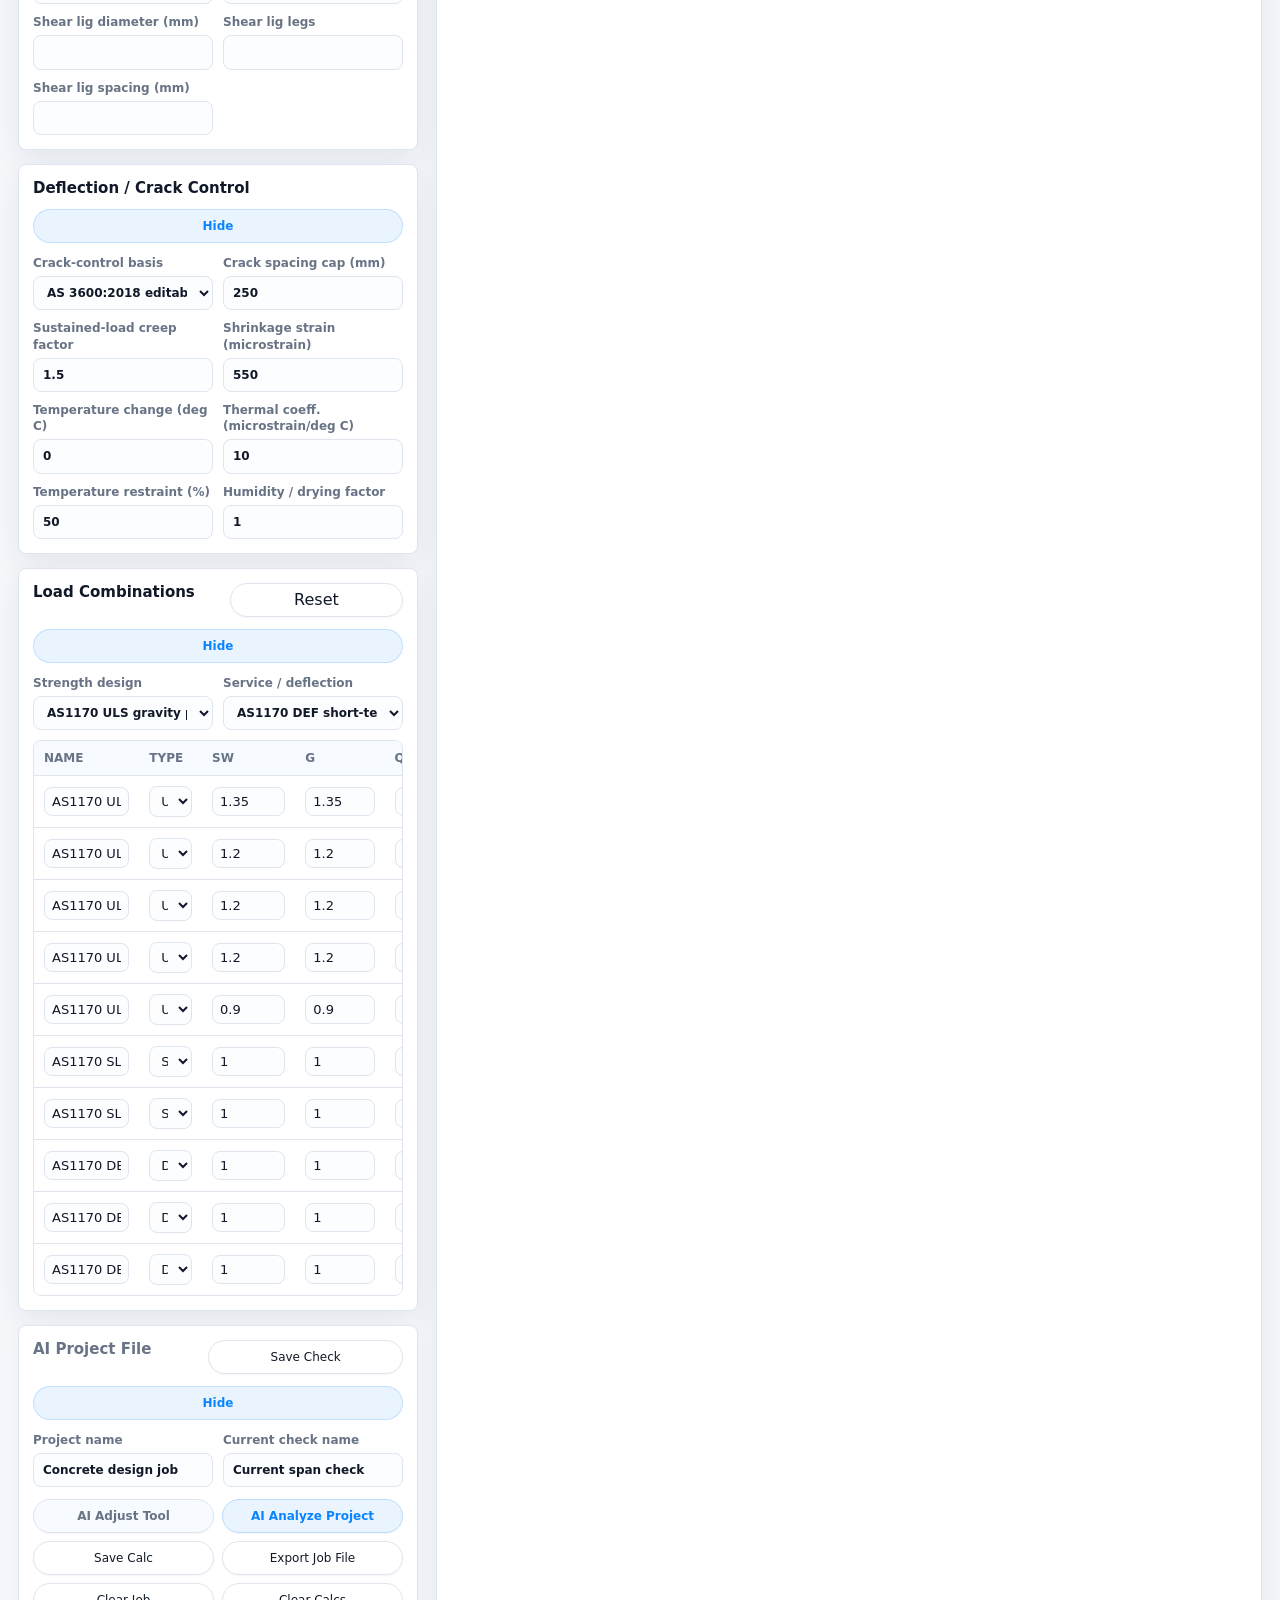
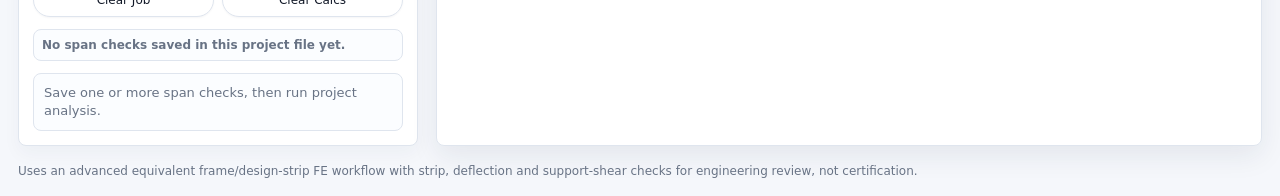
==== commit 71922b6e: "Load latest two-way slab fixes on root page" ====
--- a/index.html
+++ b/index.html
@@ -493,5 +493,6 @@
     <script src="ui-fixes.js?v=20260520-ui-cleanup"></script>
     <script src="model-cleanup.js?v=20260520-model-cleanup"></script>
     <script src="line-transfer.js?v=20260520-input-polish"></script>
+    <script src="latest-root-v6.js?v=20260524-root-latest-v6"></script>
   </body>
 </html>
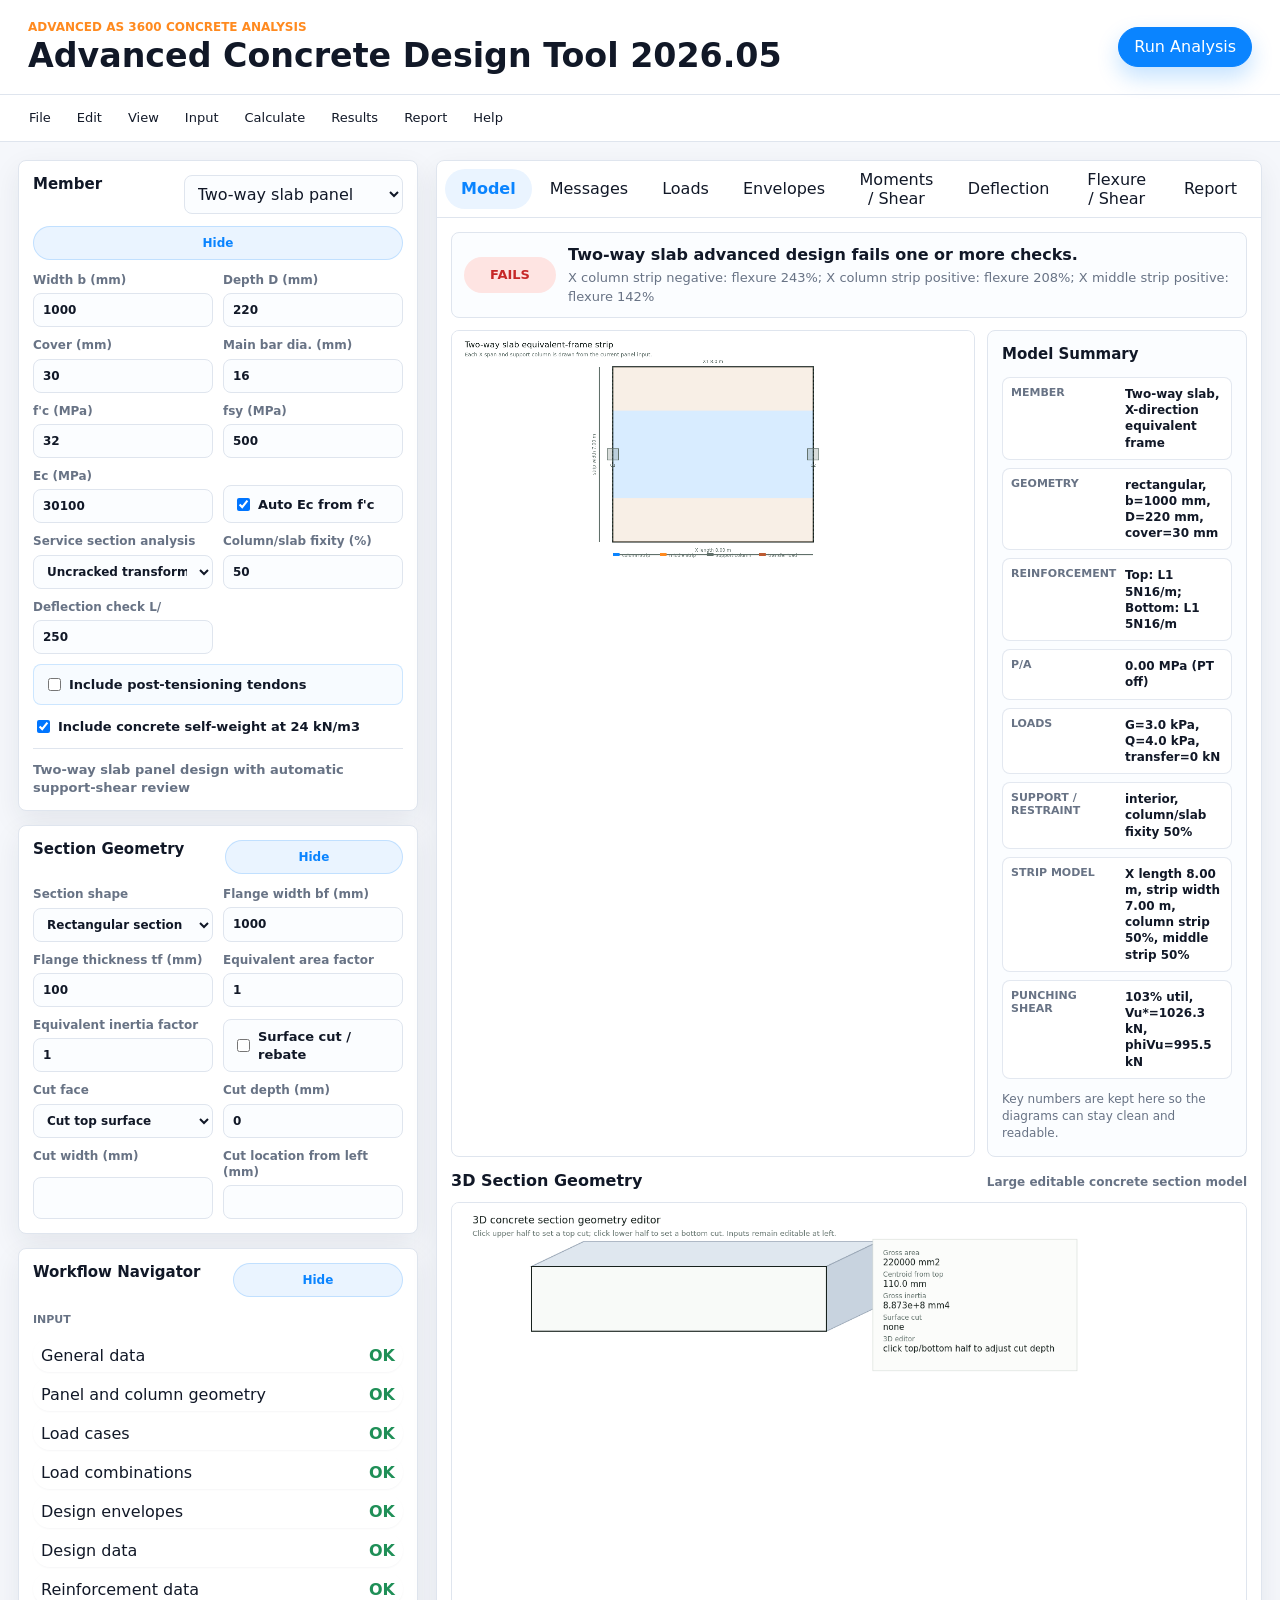
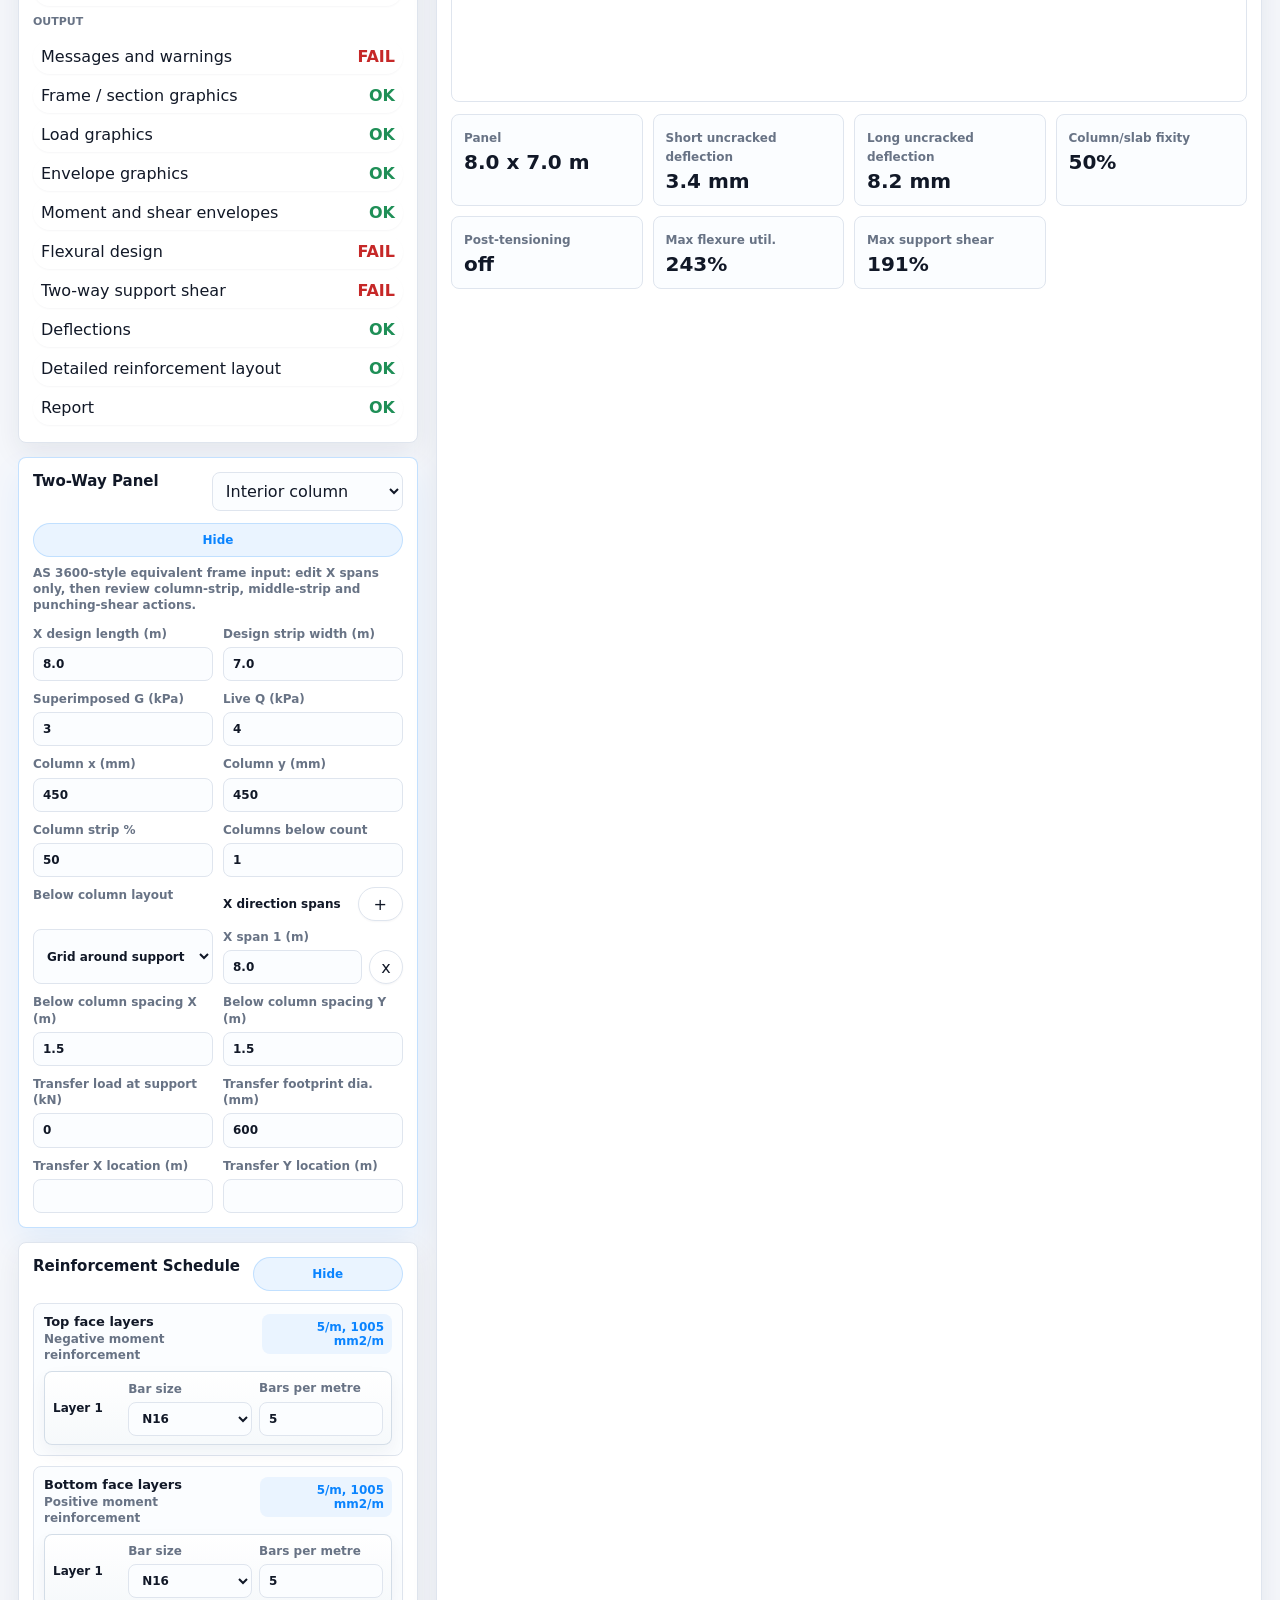
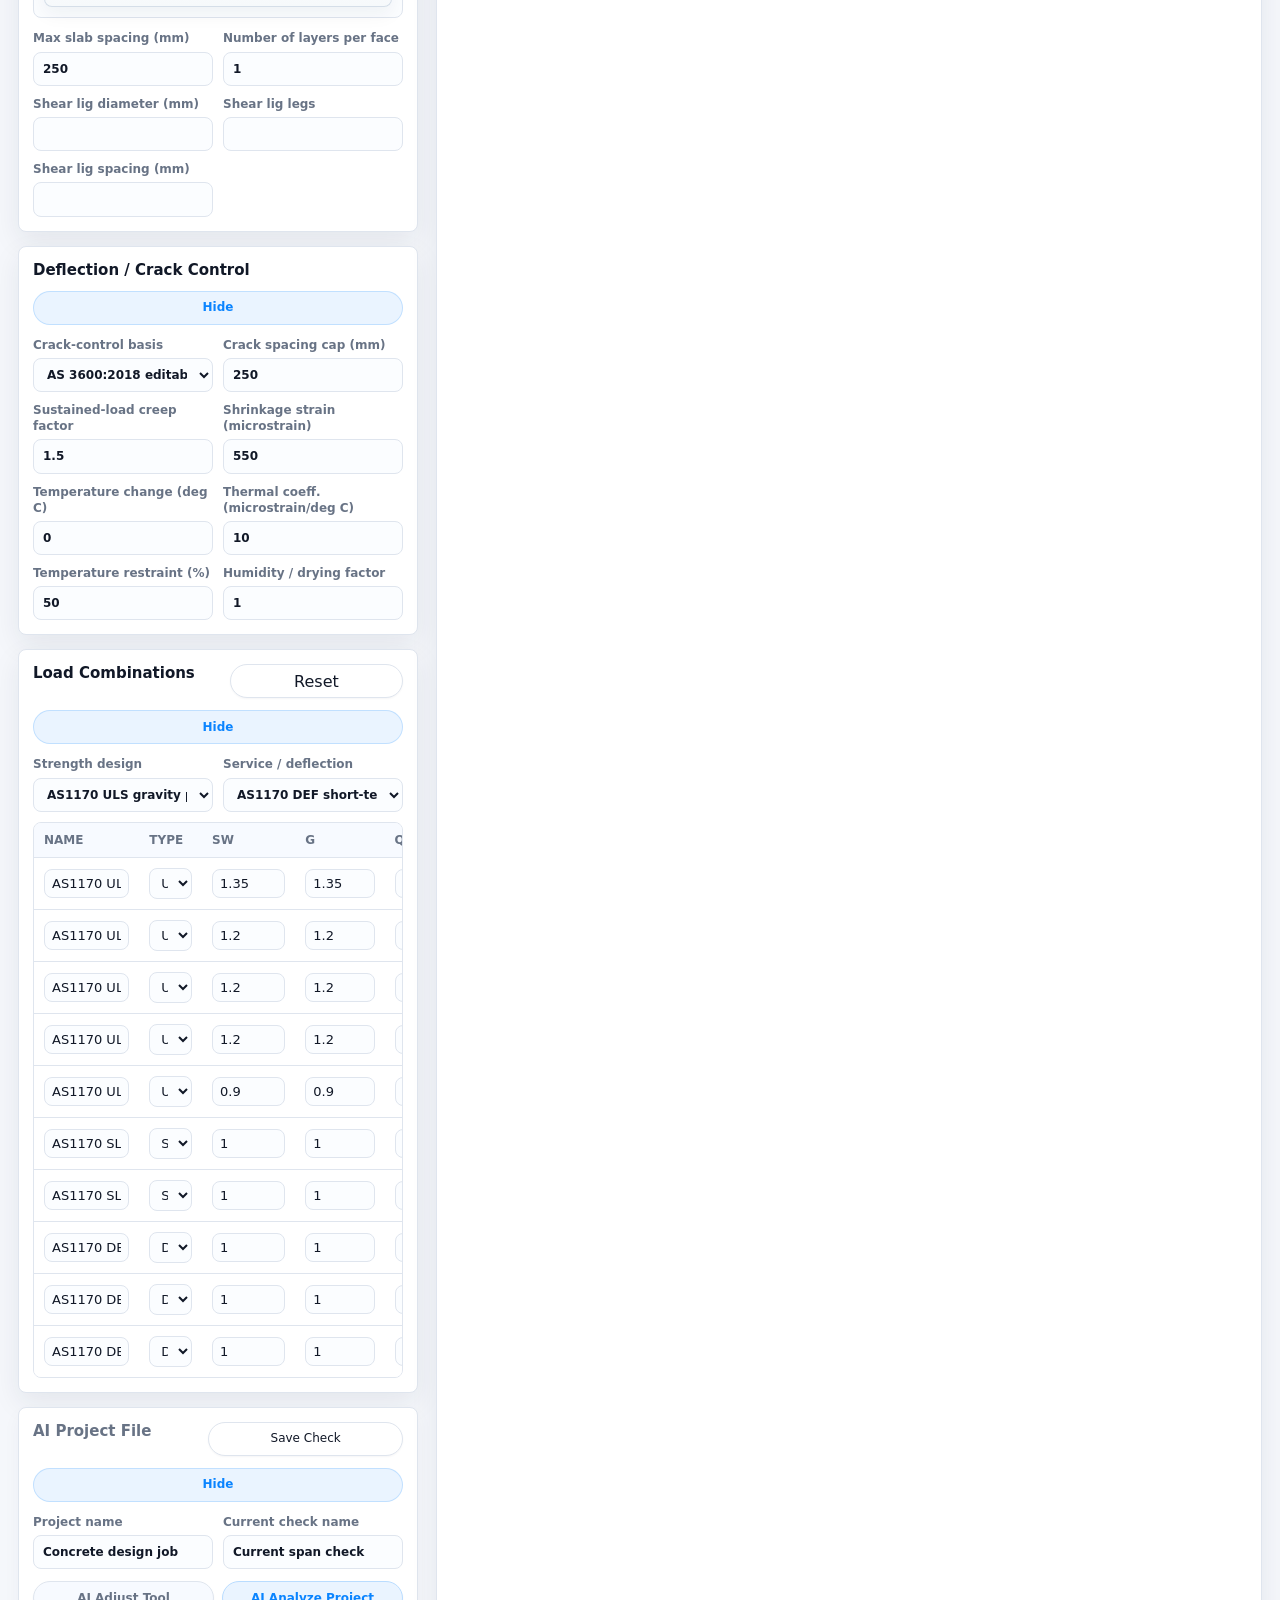
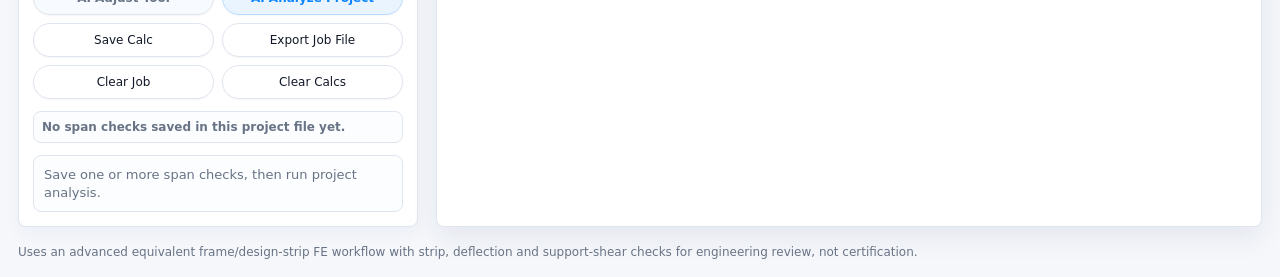
==== commit 30a66f39: "Make root app canonical and fix two-way slab diagram" ====
--- a/index.html
+++ b/index.html
@@ -493,6 +493,5 @@
     <script src="ui-fixes.js?v=20260520-ui-cleanup"></script>
     <script src="model-cleanup.js?v=20260520-model-cleanup"></script>
     <script src="line-transfer.js?v=20260520-input-polish"></script>
-    <script src="latest-root-v6.js?v=20260524-root-latest-v6"></script>
   </body>
 </html>
